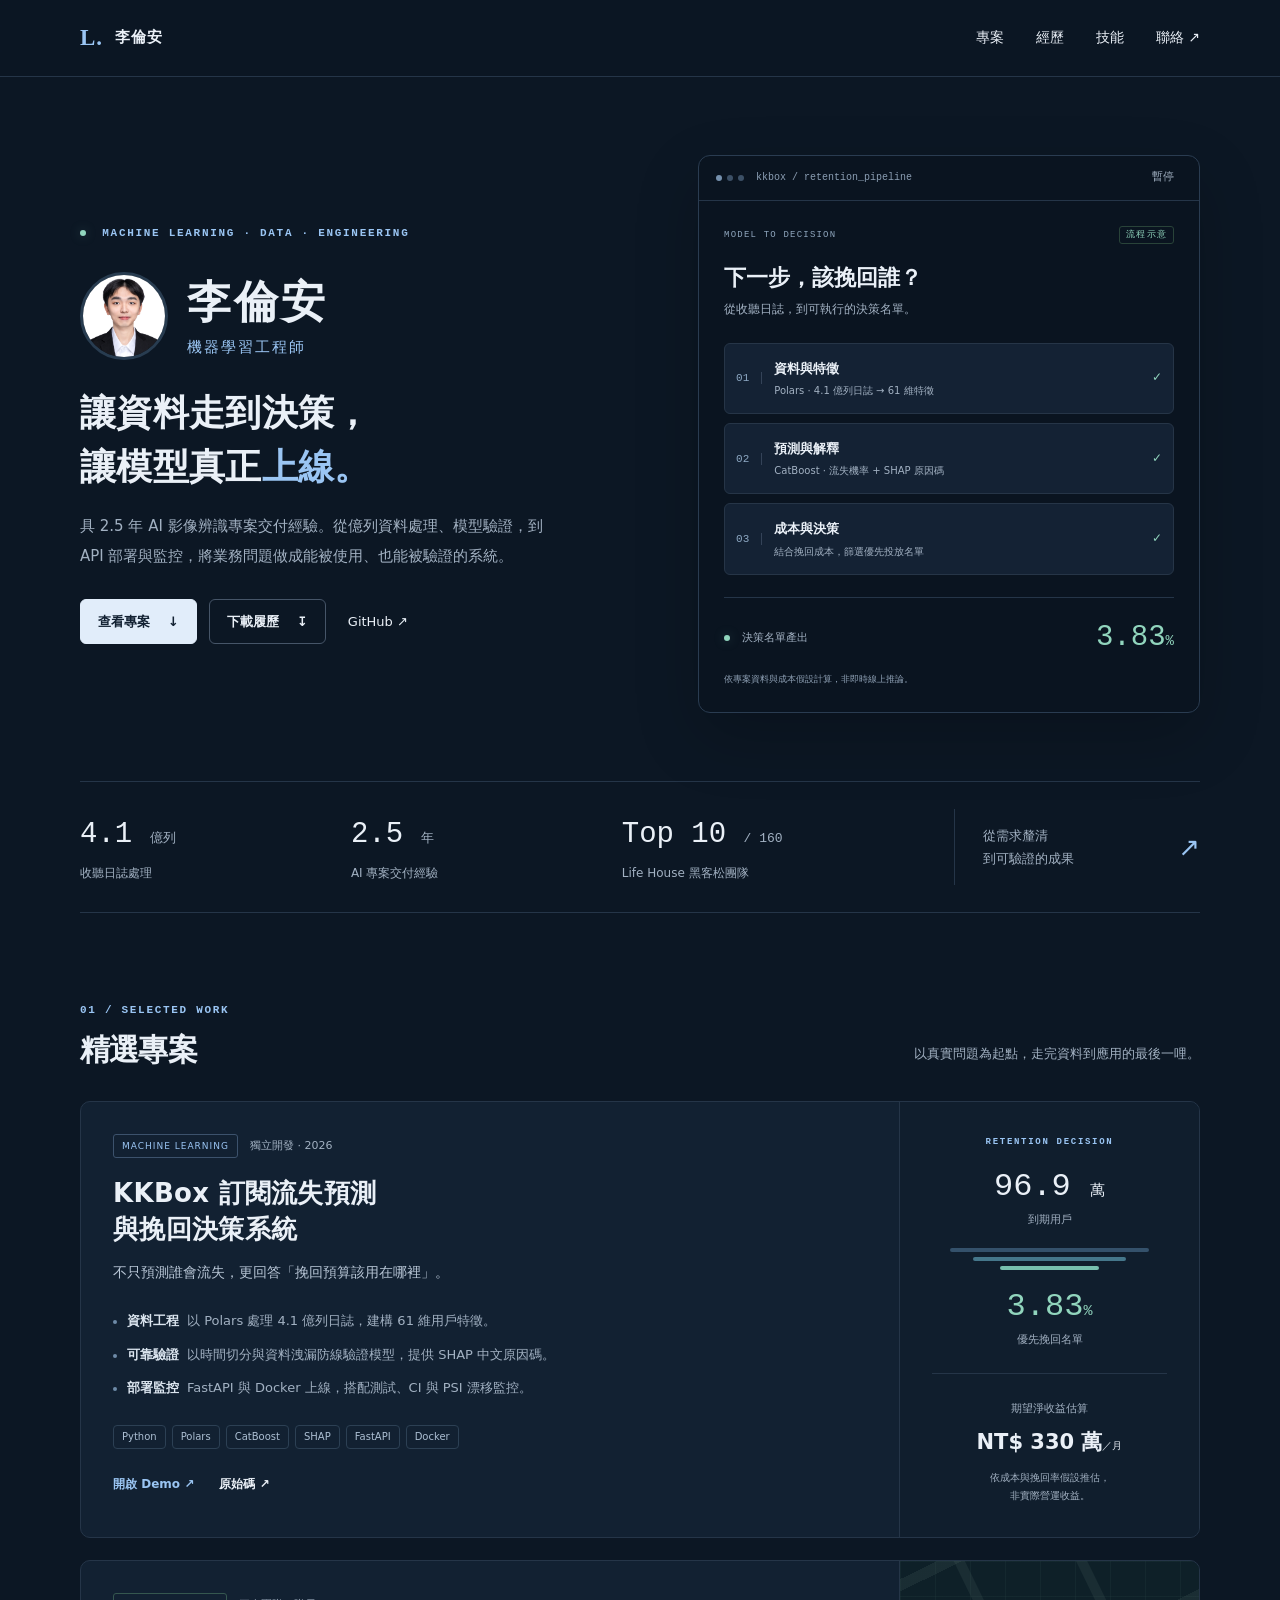
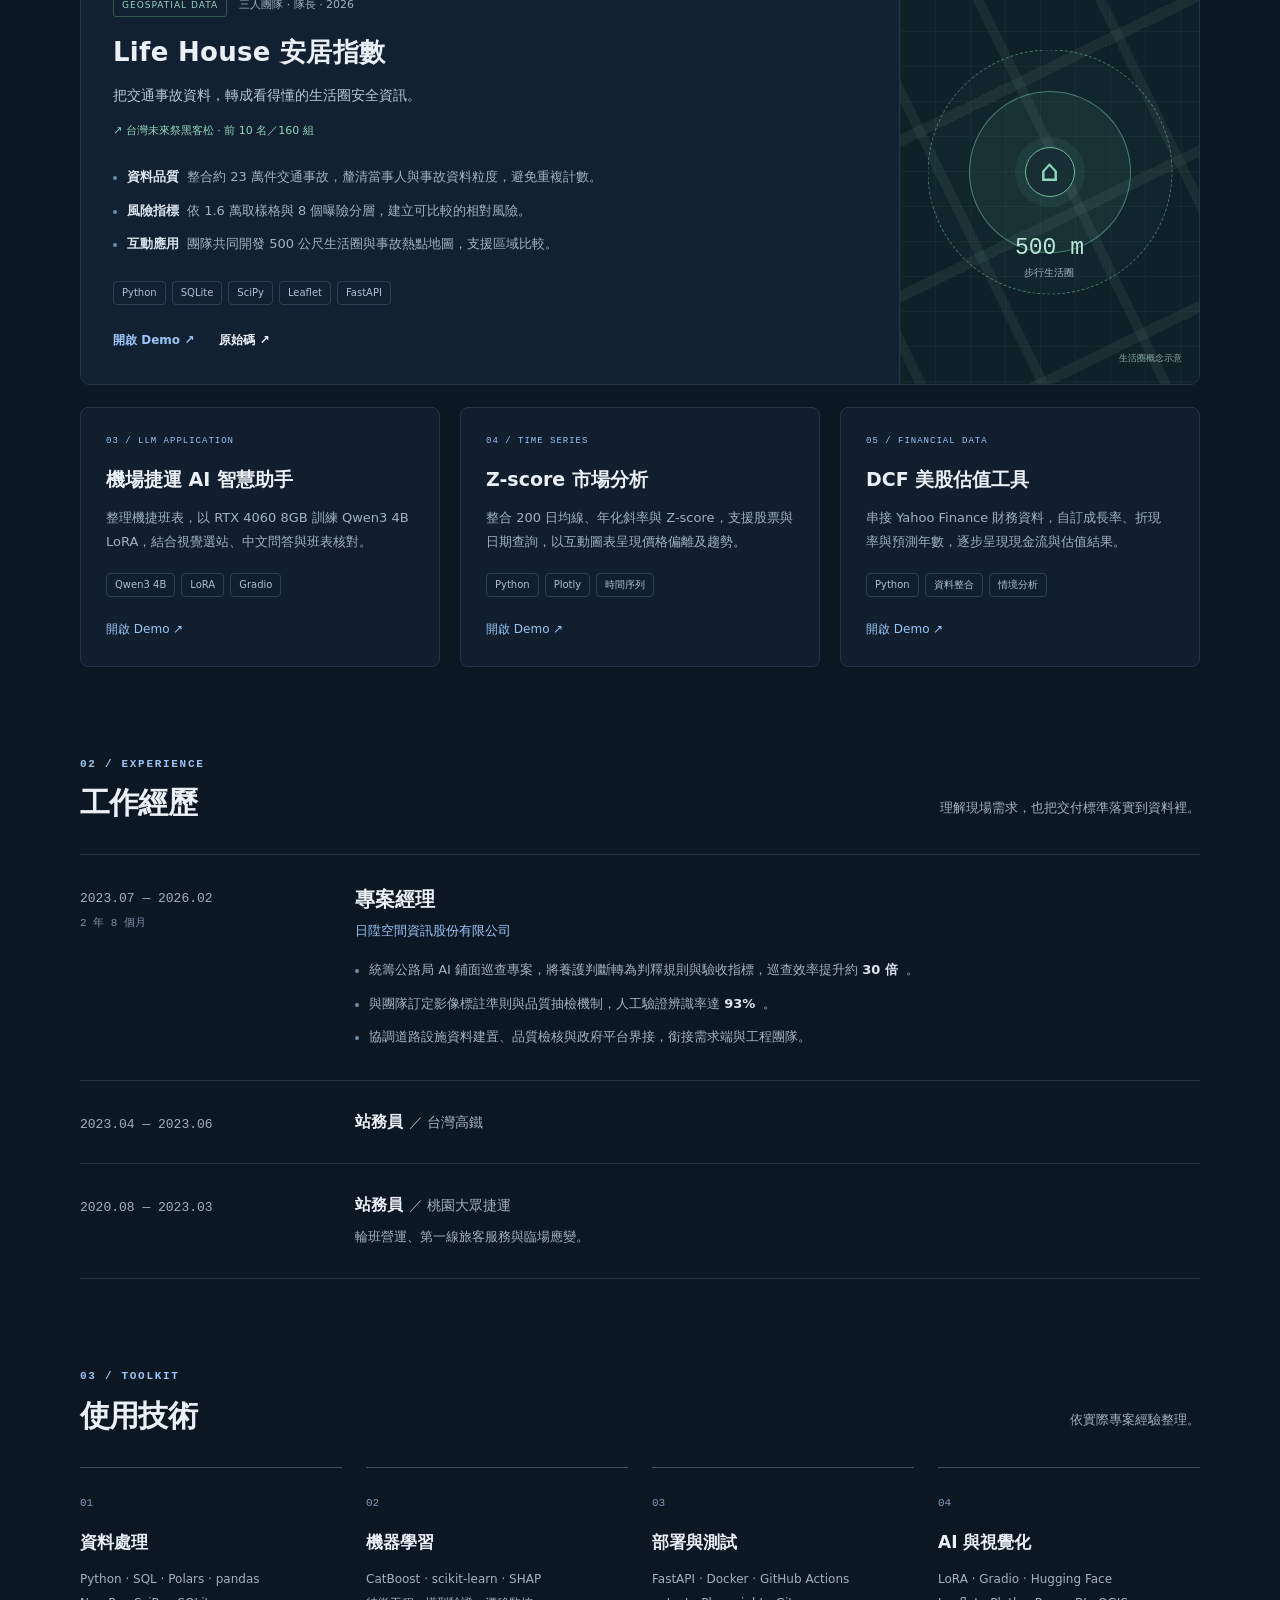
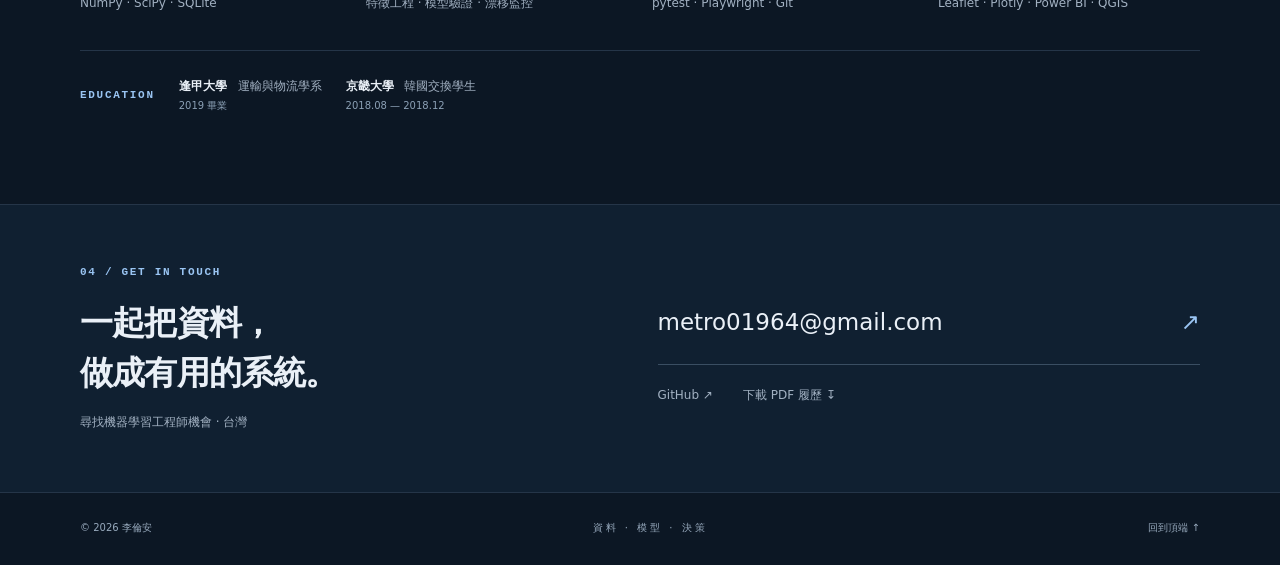
==== index.html @ 6fb82944 "Publish personal machine learning portfolio" ====
<!doctype html>
<html lang="zh-Hant">
<head>
  <meta charset="utf-8">
  <meta name="viewport" content="width=device-width, initial-scale=1">
  <meta name="theme-color" content="#0c1724">
  <meta name="description" content="李倫安的機器學習作品集：從資料品質、模型驗證到部署監控，讓分析成為能被使用的系統。">
  <title>李倫安｜機器學習工程師</title>
  <link rel="icon" href="favicon.svg" type="image/svg+xml">
  <link rel="stylesheet" href="styles.css">
  <script src="script.js" defer></script>
</head>
<body>
  <a class="skip" href="#main">跳到主要內容</a>
  <header class="site-header"><nav class="container" aria-label="主要導覽">
    <a class="brand" href="#top"><span class="brand-mark">L.</span> 李倫安</a>
    <div class="nav-links"><a href="#projects">專案</a><a href="#experience">經歷</a><a href="#skills">技能</a><a href="#contact">聯絡 <span aria-hidden="true">↗</span></a></div>
  </nav></header>
  <main id="main">
    <section class="hero container" id="top" aria-labelledby="intro-title">
      <div class="intro">
        <p class="eyebrow"><span class="status-dot"></span> MACHINE LEARNING · DATA · ENGINEERING</p>
        <div class="identity"><img src="assets/portrait.jpg" width="88" height="88" alt="李倫安個人照"><div><h1 id="intro-title">李倫安</h1><p class="job-title">機器學習工程師</p></div></div>
        <h2 class="hero-line">讓資料走到決策，<br>讓模型真正<span>上線。</span></h2>
        <p class="intro-copy">具 2.5 年 AI 影像辨識專案交付經驗。從億列資料處理、模型驗證，到 API 部署與監控，將業務問題做成能被使用、也能被驗證的系統。</p>
        <div class="actions"><a class="button primary" href="#projects">查看專案 <span aria-hidden="true">↓</span></a><a class="button" href="assets/resume.pdf" download="李倫安_機器學習工程師_履歷.pdf">下載履歷 <span aria-hidden="true">↧</span></a><a class="text-link" href="https://github.com/metro01964" target="_blank" rel="noopener noreferrer">GitHub ↗</a></div>
      </div>
      <div class="pipeline" aria-label="KKBox 流失預測流程示意">
        <div class="window-bar"><div class="window-dots" aria-hidden="true"><i></i><i></i><i></i></div><span>kkbox / retention_pipeline</span><button id="motion-toggle" type="button" aria-pressed="false" aria-label="暫停流程動畫" hidden>暫停</button></div>
        <div class="pipeline-body"><div class="terminal-label"><span>MODEL TO DECISION</span><span class="demo-label">流程示意</span></div>
          <h3>下一步，該挽回誰？</h3><p class="pipeline-caption">從收聽日誌，到可執行的決策名單。</p>
          <ol class="steps"><li style="--step:0"><span class="step-number">01</span><div><strong>資料與特徵</strong><small>Polars · 4.1 億列日誌 → 61 維特徵</small></div><span class="step-check" aria-hidden="true">✓</span></li><li style="--step:1"><span class="step-number">02</span><div><strong>預測與解釋</strong><small>CatBoost · 流失機率 + SHAP 原因碼</small></div><span class="step-check" aria-hidden="true">✓</span></li><li style="--step:2"><span class="step-number">03</span><div><strong>成本與決策</strong><small>結合挽回成本，篩選優先投放名單</small></div><span class="step-check" aria-hidden="true">✓</span></li></ol>
          <div class="pipeline-result"><span><span class="status-dot"></span> 決策名單產出</span><strong>3.83<small>%</small></strong></div><p class="fine-print">依專案資料與成本假設計算，非即時線上推論。</p>
        </div>
      </div>
    </section>
    <div class="container highlights"><div><strong>4.1 <span>億列</span></strong><p>收聽日誌處理</p></div><div><strong>2.5 <span>年</span></strong><p>AI 專案交付經驗</p></div><div><strong>Top 10 <span>/ 160</span></strong><p>Life House 黑客松團隊</p></div><div class="highlight-note">從需求釐清<br>到可驗證的成果 <span aria-hidden="true">↗</span></div></div>
    <section class="container section" id="projects" aria-labelledby="projects-title">
      <div class="section-heading"><div><p class="eyebrow">01 / SELECTED WORK</p><h2 id="projects-title">精選專案</h2></div><p>以真實問題為起點，走完資料到應用的最後一哩。</p></div>
      <article class="project featured"><div class="project-main"><div class="project-meta"><span class="pill">MACHINE LEARNING</span><span>獨立開發 · 2026</span></div><h3>KKBox 訂閱流失預測<br class="desktop-break">與挽回決策系統</h3><p class="project-summary">不只預測誰會流失，更回答「挽回預算該用在哪裡」。</p><ul class="details"><li><strong>資料工程</strong>以 Polars 處理 4.1 億列日誌，建構 61 維用戶特徵。</li><li><strong>可靠驗證</strong>以時間切分與資料洩漏防線驗證模型，提供 SHAP 中文原因碼。</li><li><strong>部署監控</strong>FastAPI 與 Docker 上線，搭配測試、CI 與 PSI 漂移監控。</li></ul><div class="tags"><span>Python</span><span>Polars</span><span>CatBoost</span><span>SHAP</span><span>FastAPI</span><span>Docker</span></div><div class="project-links"><a href="https://lee851104-kkbox-demo.hf.space" target="_blank" rel="noopener noreferrer">開啟 Demo ↗</a><a href="https://github.com/lee851104/demo_kkbox" target="_blank" rel="noopener noreferrer">原始碼 ↗</a></div></div><aside class="project-aside"><p class="eyebrow">RETENTION DECISION</p><div class="stat"><strong>96.9 <small>萬</small></strong><span>到期用戶</span></div><div class="funnel" aria-hidden="true"><i></i><i></i><i></i></div><div class="stat accent"><strong>3.83<small>%</small></strong><span>優先挽回名單</span></div><div class="estimate"><span>期望淨收益估算</span><strong>NT$ 330 萬<span>／月</span></strong><p>依成本與挽回率假設推估，<br>非實際營運收益。</p></div></aside></article>
      <article class="project life-project"><div class="project-main"><div class="project-meta"><span class="pill green">GEOSPATIAL DATA</span><span>三人團隊 · 隊長 · 2026</span></div><h3>Life House 安居指數</h3><p class="project-summary">把交通事故資料，轉成看得懂的生活圈安全資訊。</p><div class="award">↗ 台灣未來祭黑客松 · 前 10 名／160 組</div><ul class="details"><li><strong>資料品質</strong>整合約 23 萬件交通事故，釐清當事人與事故資料粒度，避免重複計數。</li><li><strong>風險指標</strong>依 1.6 萬取樣格與 8 個曝險分層，建立可比較的相對風險。</li><li><strong>互動應用</strong>團隊共同開發 500 公尺生活圈與事故熱點地圖，支援區域比較。</li></ul><div class="tags"><span>Python</span><span>SQLite</span><span>SciPy</span><span>Leaflet</span><span>FastAPI</span></div><div class="project-links"><a href="https://lee851104-life-house.hf.space/" target="_blank" rel="noopener noreferrer">開啟 Demo ↗</a><a href="https://github.com/lee851104/life_house" target="_blank" rel="noopener noreferrer">原始碼 ↗</a></div></div><div class="map-art" role="img" aria-label="500 公尺生活圈概念示意，非實際地圖"><div class="map-roads"></div><div class="radius radius-outer"></div><div class="radius radius-inner"></div><span class="map-pin">⌂</span><span class="map-label">500 m<span>步行生活圈</span></span><span class="map-note">生活圈概念示意</span></div></article>
      <div class="mini-projects"><article class="mini-project"><span class="project-index">03 / LLM APPLICATION</span><h3>機場捷運 AI 智慧助手</h3><p>整理機捷班表，以 RTX 4060 8GB 訓練 Qwen3 4B LoRA，結合視覺選站、中文問答與班表核對。</p><div class="tags"><span>Qwen3 4B</span><span>LoRA</span><span>Gradio</span></div><a href="https://lee851104-tymetro-bot.hf.space/" target="_blank" rel="noopener noreferrer">開啟 Demo ↗</a></article><article class="mini-project"><span class="project-index">04 / TIME SERIES</span><h3>Z-score 市場分析</h3><p>整合 200 日均線、年化斜率與 Z-score，支援股票與日期查詢，以互動圖表呈現價格偏離及趨勢。</p><div class="tags"><span>Python</span><span>Plotly</span><span>時間序列</span></div><a href="https://lee851104-z-score-dashboard.hf.space/" target="_blank" rel="noopener noreferrer">開啟 Demo ↗</a></article><article class="mini-project"><span class="project-index">05 / FINANCIAL DATA</span><h3>DCF 美股估值工具</h3><p>串接 Yahoo Finance 財務資料，自訂成長率、折現率與預測年數，逐步呈現現金流與估值結果。</p><div class="tags"><span>Python</span><span>資料整合</span><span>情境分析</span></div><a href="https://dcf-valuation.onrender.com/" target="_blank" rel="noopener noreferrer">開啟 Demo ↗</a></article></div>
    </section>
    <section class="container section" id="experience" aria-labelledby="experience-title"><div class="section-heading"><div><p class="eyebrow">02 / EXPERIENCE</p><h2 id="experience-title">工作經歷</h2></div><p>理解現場需求，也把交付標準落實到資料裡。</p></div><div class="timeline"><article class="experience-row"><div class="date">2023.07 — 2026.02<span>2 年 8 個月</span></div><div><h3>專案經理</h3><p class="company">日陞空間資訊股份有限公司</p><ul class="details"><li>統籌公路局 AI 鋪面巡查專案，將養護判斷轉為判釋規則與驗收指標，巡查效率提升約 <strong>30 倍</strong>。</li><li>與團隊訂定影像標註準則與品質抽檢機制，人工驗證辨識率達 <strong>93%</strong>。</li><li>協調道路設施資料建置、品質檢核與政府平台界接，銜接需求端與工程團隊。</li></ul></div></article><article class="experience-row compact"><div class="date">2023.04 — 2023.06</div><div><h3>站務員 <span>／ 台灣高鐵</span></h3></div></article><article class="experience-row compact"><div class="date">2020.08 — 2023.03</div><div><h3>站務員 <span>／ 桃園大眾捷運</span></h3><p>輪班營運、第一線旅客服務與臨場應變。</p></div></article></div></section>
    <section class="container section" id="skills" aria-labelledby="skills-title"><div class="section-heading"><div><p class="eyebrow">03 / TOOLKIT</p><h2 id="skills-title">使用技術</h2></div><p>依實際專案經驗整理。</p></div><div class="skills-grid"><article><span>01</span><h3>資料處理</h3><p>Python · SQL · Polars · pandas<br>NumPy · SciPy · SQLite</p></article><article><span>02</span><h3>機器學習</h3><p>CatBoost · scikit-learn · SHAP<br>特徵工程 · 模型驗證 · 漂移監控</p></article><article><span>03</span><h3>部署與測試</h3><p>FastAPI · Docker · GitHub Actions<br>pytest · Playwright · Git</p></article><article><span>04</span><h3>AI 與視覺化</h3><p>LoRA · Gradio · Hugging Face<br>Leaflet · Plotly · Power BI · QGIS</p></article></div><div class="education"><span class="eyebrow">EDUCATION</span><p><strong>逢甲大學</strong> 運輸與物流學系 <span>2019 畢業</span></p><p><strong>京畿大學</strong> 韓國交換學生 <span>2018.08 — 2018.12</span></p></div></section>
    <section class="contact-wrap" id="contact" aria-labelledby="contact-title"><div class="container contact"><div><p class="eyebrow">04 / GET IN TOUCH</p><h2 id="contact-title">一起把資料，<br>做成有用的系統。</h2><p>尋找機器學習工程師機會 · 台灣</p></div><div class="contact-links"><a class="email-link" href="mailto:metro01964@gmail.com">metro01964@gmail.com <span>↗</span></a><div><a href="https://github.com/metro01964" target="_blank" rel="noopener noreferrer">GitHub ↗</a><a href="assets/resume.pdf" download="李倫安_機器學習工程師_履歷.pdf">下載 PDF 履歷 ↧</a></div></div></div></section>
  </main><footer class="container"><span>© <span id="year">2026</span> 李倫安</span><span>資料 · 模型 · 決策</span><a href="#top">回到頂端 ↑</a></footer>
</body></html>
---- styles.css ----
:root{color-scheme:dark;--bg:#0c1724;--panel:#122132;--text:#eaf0f7;--muted:#a2b1c2;--line:#253548;--accent:#9ac5f3;--green:#91d5bd;font-family:Inter,"Noto Sans TC","Microsoft JhengHei",system-ui,sans-serif}*{box-sizing:border-box}html{scroll-behavior:smooth;scroll-padding-top:100px}body{margin:0;background:var(--bg);color:var(--text);font-size:15px;line-height:1.8}a{color:inherit;text-decoration:none}a,button{touch-action:manipulation}a:focus-visible,button:focus-visible{outline:3px solid var(--accent);outline-offset:5px}a:hover{color:var(--accent)}button{font:inherit}h1,h2,h3,p{margin:0}h1,h2,h3{line-height:1.4}h2{font-size:30px;letter-spacing:-.8px}h3{font-size:23px}.container{max-width:1120px;width:calc(100% - 80px);margin-inline:auto}.skip{position:fixed;top:-80px;left:20px;background:var(--text);color:var(--bg);padding:12px;z-index:20}.skip:focus{top:12px}.site-header{position:sticky;top:0;z-index:10;background:#0c1724f2;backdrop-filter:blur(14px);border-bottom:1px solid var(--line)}nav{display:flex;align-items:center;justify-content:space-between;height:76px}.brand{display:flex;align-items:center;gap:12px;font-weight:700;letter-spacing:1px}.brand-mark{font-size:23px;color:var(--accent);font-family:Georgia,serif}.nav-links{display:flex;gap:32px;font-size:14px}.nav-links a{padding-block:10px}.hero{display:grid;grid-template-columns:1.1fr 1fr;gap:66px;align-items:center;padding-top:78px;padding-bottom:68px}.eyebrow{font-family:ui-monospace,Consolas,monospace;font-size:11px;font-weight:600;letter-spacing:1.7px;color:var(--accent)}.status-dot{display:inline-block;width:6px;height:6px;border-radius:50%;background:var(--green);margin-right:8px;box-shadow:0 0 12px #91d5bd45}.identity{display:flex;gap:19px;align-items:center;margin-top:27px}.identity img{object-fit:cover;object-position:50% 30%;border-radius:50%;border:3px solid #283c50}.identity h1{font-size:44px;font-weight:800;letter-spacing:3px}.job-title{font-size:15px;color:var(--accent);margin-top:2px;letter-spacing:2px}.hero-line{font-size:36px;line-height:1.5;font-weight:650;letter-spacing:.3px;margin-top:25px}.hero-line span{color:var(--accent)}.intro-copy{color:var(--muted);margin-top:18px;font-size:15px;line-height:1.95;max-width:470px}.actions{display:flex;align-items:center;gap:12px;flex-wrap:wrap;margin-top:28px}.button{display:inline-flex;align-items:center;justify-content:center;gap:18px;border:1px solid #465568;border-radius:6px;padding:10px 17px;font-size:13px;font-weight:700;transition:background .2s,transform .2s}.button:hover{background:#20354b;transform:translateY(-2px)}.button.primary{background:#e1edfa;color:#122132;border-color:#e1edfa}.button.primary:hover{background:var(--accent)}.text-link{font-size:13px;padding:10px}.pipeline{border:1px solid #2a3c51;border-radius:12px;background:#0a1420;box-shadow:0 24px 65px #0003;overflow:hidden;position:relative}.window-bar{height:45px;display:flex;gap:12px;align-items:center;padding:0 17px;border-bottom:1px solid var(--line);color:#8b9eb3;font-family:ui-monospace,Consolas,monospace;font-size:10px}.window-dots{display:flex;gap:5px}.window-dots i{width:6px;height:6px;border-radius:50%;background:#3c5066}.window-dots i:first-child{background:#7590ad}.window-bar button{margin-left:auto;border:0;background:transparent;color:var(--muted);font-size:11px;cursor:pointer;min-height:38px;padding-inline:8px}.pipeline-body{padding:25px}.terminal-label{display:flex;align-items:center;justify-content:space-between;gap:8px;font-family:ui-monospace,Consolas,monospace;font-size:9px;letter-spacing:1.2px;color:#8fa6bd}.demo-label{color:var(--green);border:1px solid #294339;padding:0 6px;border-radius:3px;white-space:nowrap}.pipeline h3{font-size:22px;margin-top:19px}.pipeline-caption{font-size:12px;color:var(--muted);margin-top:5px}.steps{list-style:none;padding:0;margin:22px 0;display:grid;gap:9px}.steps li{display:flex;align-items:center;gap:12px;padding:13px 11px;border:1px solid #263547;border-radius:6px;background:#142234;animation:step-glow 12s infinite;animation-delay:calc(var(--step)*3s)}.step-number{font:11px ui-monospace,Consolas,monospace;color:#8da8c3;border-right:1px solid #344358;padding-right:12px}.steps strong{display:block;font-size:13px;font-weight:600}.steps small{display:block;font-size:10px;color:var(--muted);margin-top:2px}.step-check{margin-left:auto;color:var(--green);font-size:12px}.pipeline-result{display:flex;align-items:center;justify-content:space-between;border-top:1px solid var(--line);padding-top:14px;font-size:11px;color:var(--muted)}.pipeline-result strong{font-size:29px;font-weight:500;color:var(--green);font-family:ui-monospace,Consolas,monospace}.pipeline-result small{font-size:14px}.fine-print{font-size:9px;color:#8fa1b5;margin-top:7px}.paused .steps li{animation-play-state:paused}@keyframes step-glow{0%,25%{border-color:#6d9ac2;background:#1b3045;box-shadow:inset 3px 0 #9ac5f3}35%,100%{border-color:#263547;background:#142234;box-shadow:inset 0 0 transparent}}.highlights{border-block:1px solid var(--line);display:grid;grid-template-columns:1fr 1fr 1.25fr 1fr;padding-block:27px;gap:25px}.highlights strong{font-family:ui-monospace,Consolas,monospace;font-size:29px;font-weight:500}.highlights strong span{font-size:13px;color:var(--muted)}.highlights p{font-size:12px;color:var(--muted);margin-top:2px}.highlight-note{border-left:1px solid var(--line);padding-left:28px;font-size:13px;color:var(--muted);display:flex;align-items:center;justify-content:space-between}.highlight-note span{font-size:26px;color:var(--accent)}.section{padding-top:88px}.section-heading{display:flex;align-items:flex-end;justify-content:space-between;gap:20px;margin-bottom:30px}.section-heading h2{margin-top:8px}.section-heading>p{font-size:13px;color:var(--muted);margin-bottom:5px}.project{border:1px solid var(--line);background:var(--panel);border-radius:10px;display:grid;grid-template-columns:1fr 300px;overflow:hidden;margin-bottom:22px}.project-main{padding:32px}.project-meta{display:flex;flex-wrap:wrap;align-items:center;gap:12px;font-size:11px;color:var(--muted);margin-bottom:17px}.pill{color:var(--accent);font-size:9px;letter-spacing:1px;padding:3px 8px;border:1px solid #3c526c;border-radius:3px}.pill.green{color:var(--green);border-color:#35574f}.project h3{font-size:26px;letter-spacing:.3px}.project-summary{color:#b8c6d6;font-size:14px;margin-top:12px}.details{list-style:none;padding:0;margin:24px 0;color:var(--muted);font-size:13px}.details li{position:relative;padding-left:14px;margin-top:9px;line-height:1.9}.details li:before{content:"";width:4px;height:4px;background:#6e8ba8;position:absolute;left:0;top:11px;border-radius:50%}.details strong{color:#dbe5ef;font-weight:600;margin-right:8px}.tags{display:flex;gap:6px;flex-wrap:wrap}.tags span{color:#acbfd3;border:1px solid #2c4054;border-radius:4px;font-size:10px;padding:2px 8px}.project-links{display:flex;gap:25px;margin-top:25px;font-size:12px;font-weight:600}.project-links a:first-child{color:var(--accent)}.project-aside{border-left:1px solid var(--line);background:#101e2d;padding:32px;text-align:center;display:flex;flex-direction:column;justify-content:center}.project-aside .eyebrow{font-size:9px}.stat{display:flex;flex-direction:column;margin-top:18px}.stat strong{font:32px ui-monospace,Consolas,monospace}.stat small{font-size:15px}.stat>span{font-size:11px;color:var(--muted);margin-top:5px}.stat.accent strong{color:var(--green)}.funnel{display:grid;justify-items:center;gap:5px;margin-top:18px}.funnel i{height:4px;border-radius:3px;background:#34516b;width:85%}.funnel i:nth-child(2){width:65%;background:#45778b}.funnel i:last-child{width:42%;background:#77bfae}.estimate{border-top:1px solid var(--line);margin-top:24px;padding-top:20px}.estimate>span{font-size:11px;color:var(--muted)}.estimate strong{display:block;font-size:21px;margin-top:3px}.estimate strong span{font-size:10px;font-weight:400}.estimate p{font-size:10px;color:var(--muted);margin-top:7px}.award{font-size:11px;color:var(--green);margin-top:13px}.map-art{min-height:320px;position:relative;overflow:hidden;background-color:#0e2028;background-image:linear-gradient(#304b4e30 1px,transparent 1px),linear-gradient(90deg,#304b4e30 1px,transparent 1px);background-size:35px 35px;border-left:1px solid var(--line)}.map-roads{position:absolute;inset:-50%;transform:rotate(-26deg);background:repeating-linear-gradient(90deg,transparent 0 85px,#48605e35 85px 95px,transparent 95px 110px),repeating-linear-gradient(0deg,transparent 0 90px,#48605e35 90px 101px,transparent 101px 140px)}.radius{position:absolute;top:50%;left:50%;transform:translate(-50%,-50%);border-radius:50%;border:1px solid #87d3b777;background:#87d3b708}.radius-outer{width:245px;height:245px;border-style:dashed}.radius-inner{width:162px;height:162px;background:#87d3b710}.map-pin{position:absolute;top:50%;left:50%;transform:translate(-50%,-50%);font-size:30px;color:var(--green);background:#172f34;width:50px;height:50px;border:1px solid #70b99c;border-radius:50%;text-align:center;line-height:46px;box-shadow:0 0 0 10px #91d5bd12}.map-label{position:absolute;top:calc(50% + 63px);left:50%;transform:translateX(-50%);font:23px ui-monospace,monospace;color:#bce4d6;text-align:center;white-space:nowrap}.map-label span{display:block;font-size:10px;margin-top:5px;color:var(--muted)}.map-note{position:absolute;bottom:17px;right:17px;color:#8aaca5;font-size:9px}.mini-projects{display:grid;grid-template-columns:repeat(3,1fr);gap:20px}.mini-project{border:1px solid var(--line);border-radius:8px;padding:25px;background:#101e2d;display:flex;flex-direction:column}.project-index{color:var(--accent);font-family:ui-monospace,monospace;font-size:9px;letter-spacing:1px}.mini-project h3{font-size:19px;margin-top:17px}.mini-project p{font-size:13px;color:var(--muted);margin-top:14px;margin-bottom:20px}.mini-project .tags{margin-top:auto}.mini-project>a{font-size:12px;margin-top:22px;color:var(--accent);align-self:flex-start}.timeline{border-top:1px solid var(--line)}.experience-row{display:grid;grid-template-columns:240px 1fr;gap:35px;padding:30px 0;border-bottom:1px solid var(--line)}.date{font:13px ui-monospace,Consolas,monospace;color:var(--muted);padding-top:6px}.date span{display:block;font-family:inherit;font-size:11px;color:#8193a9;margin-top:9px}.experience-row h3{font-size:20px}.company{color:var(--accent);font-size:13px;margin-top:6px}.experience-row .details{margin:15px 0 0}.compact h3{font-size:16px}.compact h3 span{font-size:14px;font-weight:400;color:var(--muted)}.compact p{font-size:13px;margin-top:8px;color:var(--muted)}.skills-grid{display:grid;grid-template-columns:repeat(4,1fr);gap:24px}.skills-grid article{border-top:1px solid #3c5066;padding-top:20px}.skills-grid article>span{font:11px ui-monospace,monospace;color:#7e98b3}.skills-grid h3{font-size:17px;margin-top:16px}.skills-grid p{font-size:12px;color:var(--muted);line-height:2;margin-top:12px}.education{margin-top:35px;padding:25px 0;border-top:1px solid var(--line);display:flex;gap:24px;align-items:center;flex-wrap:wrap}.education p{font-size:12px;color:var(--muted)}.education strong{color:var(--text);margin-right:7px}.education p span{display:block;font-size:10px;color:#8ba0b5}.contact-wrap{margin-top:64px;border-block:1px solid var(--line);background:#102031}.contact{display:grid;grid-template-columns:1fr 1fr;gap:35px;align-items:center;padding-block:58px}.contact h2{font-size:33px;margin-top:15px;line-height:1.5}.contact p:not(.eyebrow){color:var(--muted);font-size:12px;margin-top:15px}.contact-links .email-link{display:flex;gap:20px;align-items:center;justify-content:space-between;padding:12px 0 20px;border-bottom:1px solid #3a4e62;font-size:clamp(14px,2vw,23px)}.email-link span{color:var(--accent)}.contact-links>div{display:flex;gap:30px;font-size:12px;color:var(--muted);margin-top:20px}footer{display:flex;align-items:center;justify-content:space-between;padding-block:26px;font-size:10px;color:#97a9bc}footer>span:nth-child(2){letter-spacing:3px}@media(min-width:1400px){.hero{padding-top:95px;padding-bottom:80px}}@media(max-width:1000px){.hero{gap:30px}.container{width:calc(100% - 48px)}.hero-line{font-size:30px}.project{grid-template-columns:1fr 250px}.project-main{padding:25px}.mini-project{padding:20px}.skills-grid{grid-template-columns:repeat(2,1fr)}.window-bar{gap:8px}.window-bar>span{font-size:9px}.pipeline-body{padding:20px}}@media(max-width:740px){html{scroll-padding-top:85px}.container{width:calc(100% - 40px)}nav{height:66px}.nav-links{gap:18px;font-size:12px}.brand{gap:7px;font-size:13px}.brand-mark{font-size:20px}.hero{grid-template-columns:1fr;padding-top:40px;padding-bottom:40px;gap:34px}.hero>.intro>.eyebrow{font-size:9px;letter-spacing:1px}.identity h1{font-size:39px}.hero-line{font-size:32px;margin-top:23px}.intro-copy{max-width:none}.pipeline{width:100%}.pipeline-body{padding:23px}.highlights{grid-template-columns:1fr 1fr;gap:24px}.highlights strong{font-size:25px}.highlight-note{padding-left:20px}.section{padding-top:58px}.section-heading{display:block;margin-bottom:22px}.section-heading>p{margin-top:12px;font-size:12px}.section-heading h2{font-size:27px}.project{grid-template-columns:1fr}.project h3{font-size:23px}.project-main{padding:24px}.desktop-break{display:none}.project-aside{border-left:0;border-top:1px solid var(--line);padding:23px;display:grid;grid-template-columns:1fr 1fr;gap:16px;align-items:center}.project-aside>.eyebrow{grid-column:1/-1}.project-aside .stat{margin:0}.project-aside .funnel{display:none}.project-aside .estimate{grid-column:1/-1;margin-top:0;padding-top:14px}.estimate p br{display:none}.map-art{min-height:260px;border-left:0;border-top:1px solid var(--line)}.radius-outer{width:215px;height:215px}.mini-projects{grid-template-columns:1fr}.mini-project{padding:24px}.mini-project p{margin-bottom:17px}.experience-row{grid-template-columns:1fr;gap:14px;padding-block:25px}.date{font-size:12px}.date span{display:none}.skills-grid{gap:27px 15px}.skills-grid p{font-size:11px}.education{display:grid;gap:17px}.contact{grid-template-columns:1fr;padding-block:40px;gap:25px}.contact h2{font-size:29px}.contact-links .email-link{font-size:20px}.contact-wrap{margin-top:35px}footer>span:nth-child(2){display:none}}@media(prefers-reduced-motion:reduce){html{scroll-behavior:auto}*,*:before,*:after{animation:none!important;transition:none!important}}
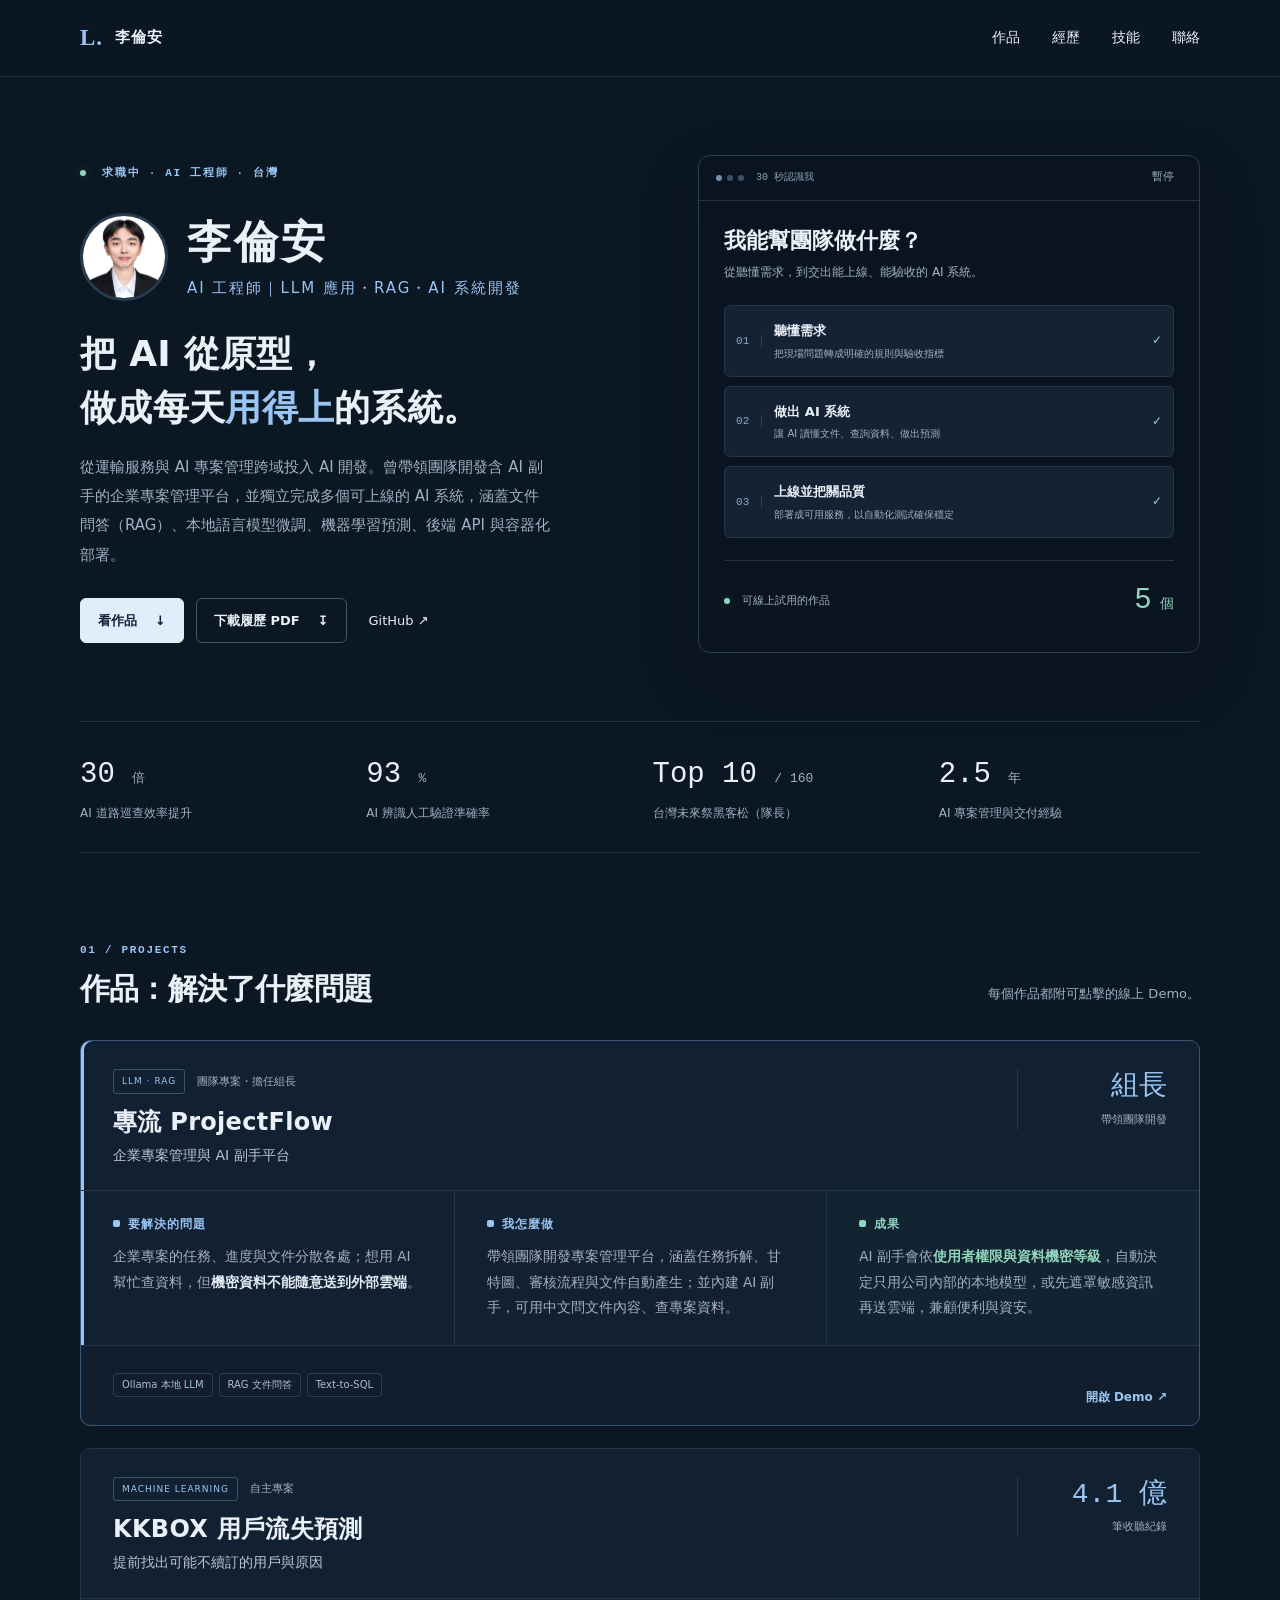
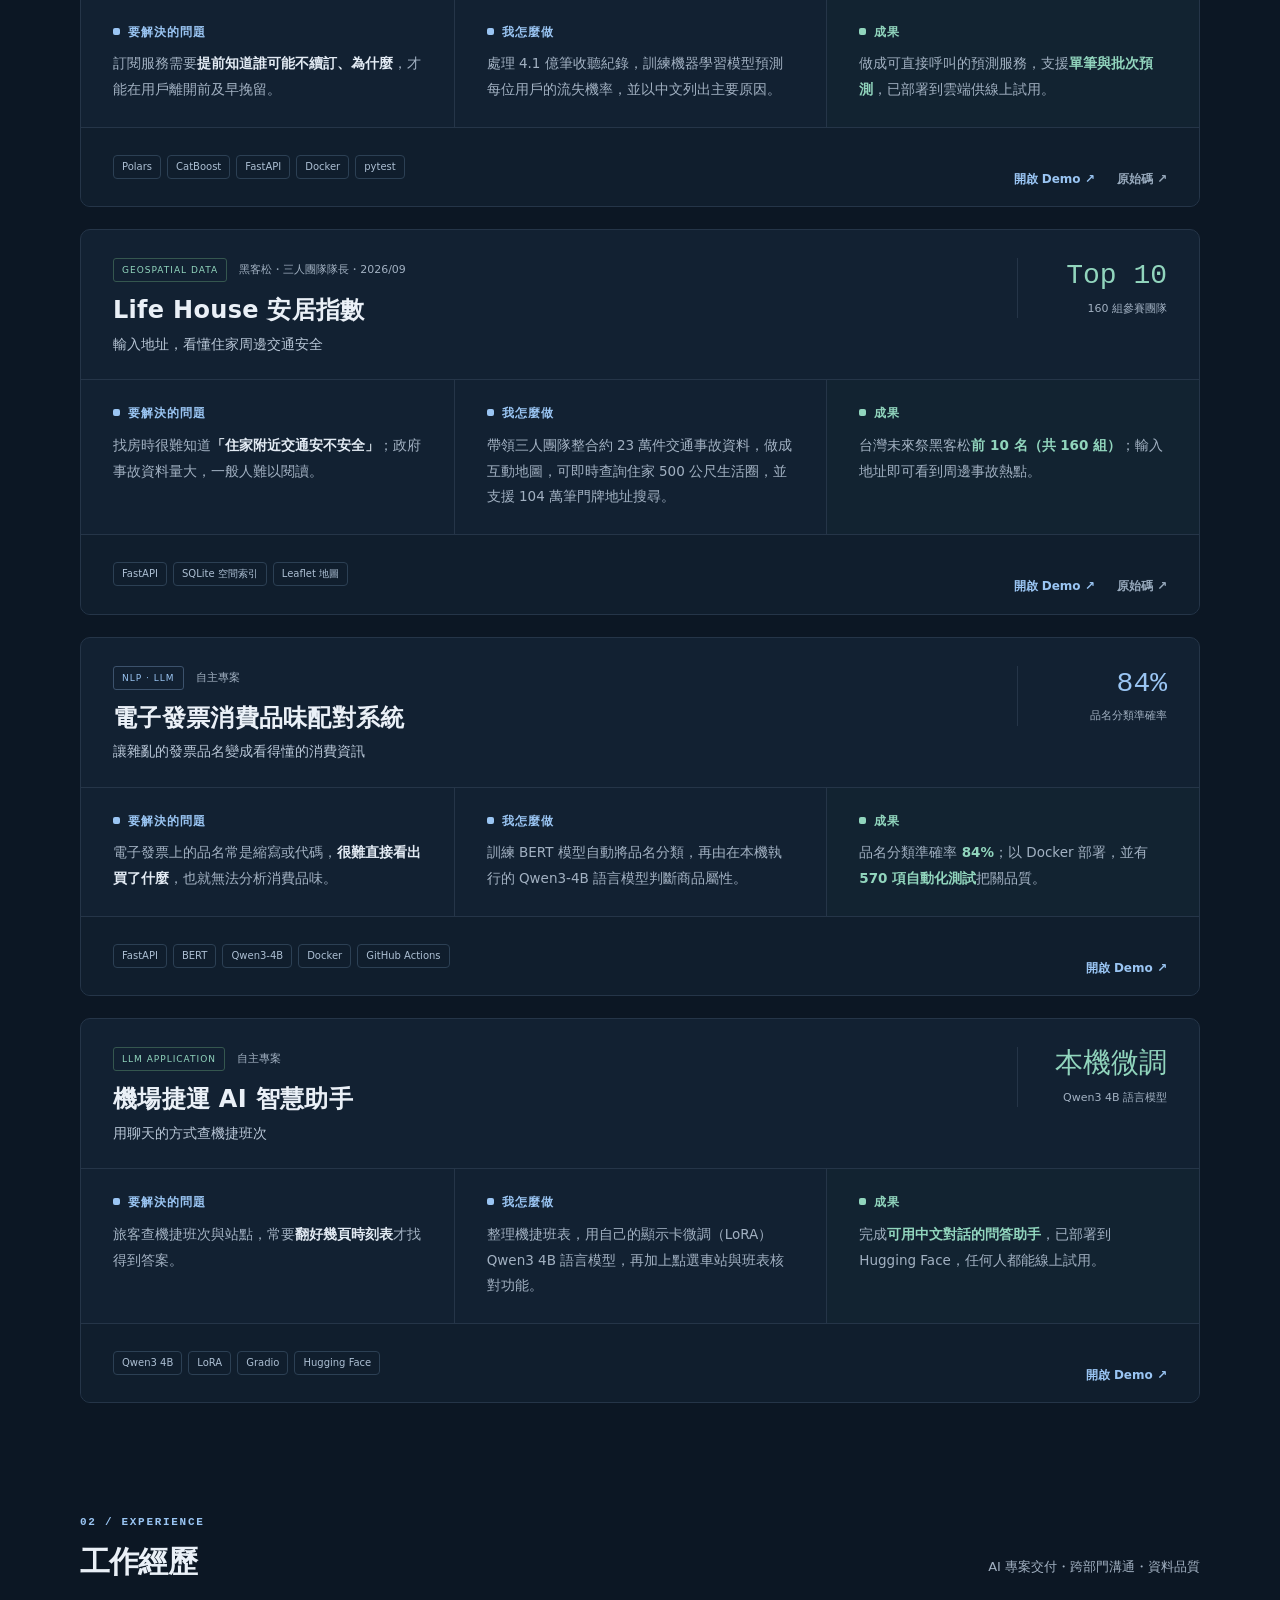
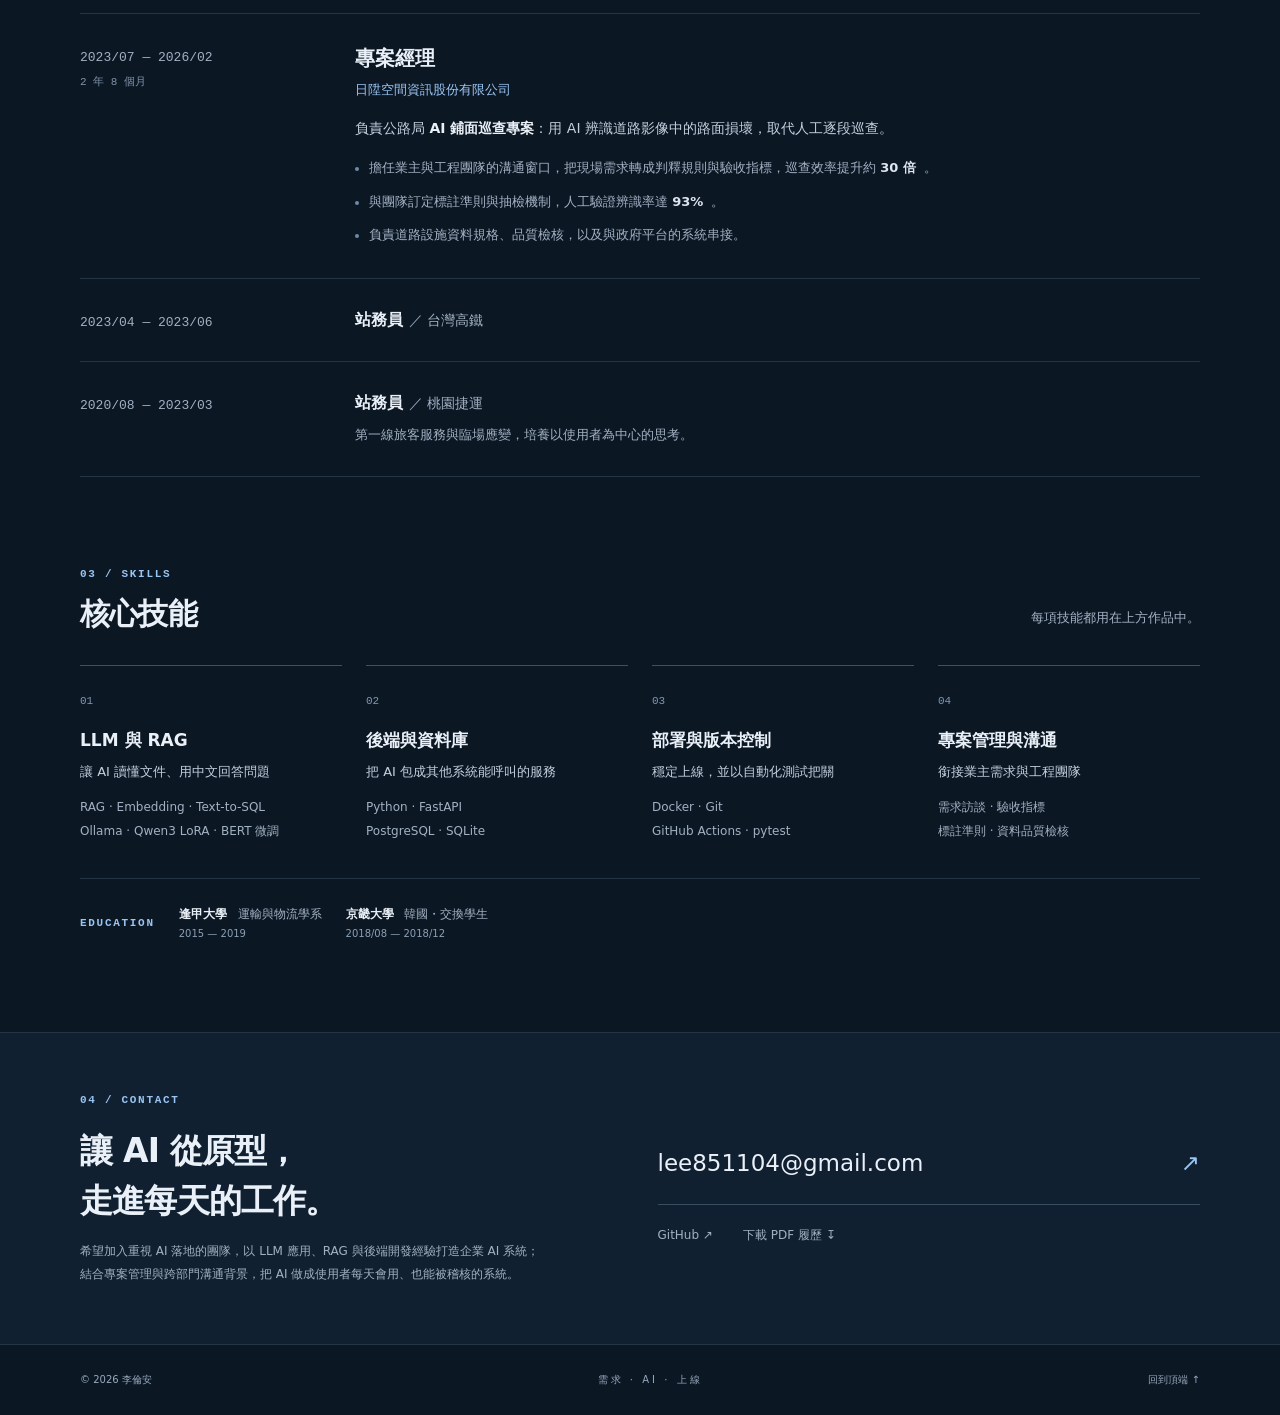
==== commit 8e56e05e: "Rewrite site around AI engineer resume Reframe each project as problem / approach / result in plain " ====
--- a/index.html
+++ b/index.html
@@ -4,8 +4,8 @@
   <meta charset="utf-8">
   <meta name="viewport" content="width=device-width, initial-scale=1">
   <meta name="theme-color" content="#0c1724">
-  <meta name="description" content="李倫安的機器學習作品集：從資料品質、模型驗證到部署監控，讓分析成為能被使用的系統。">
-  <title>李倫安｜機器學習工程師</title>
+  <meta name="description" content="李倫安｜AI 工程師。專長 LLM 應用、RAG 文件問答與 AI 系統開發，把 AI 從原型做成每天會用、也能被稽核的系統。">
+  <title>李倫安｜AI 工程師</title>
   <link rel="icon" href="favicon.svg" type="image/svg+xml">
   <link rel="stylesheet" href="styles.css">
   <script src="script.js" defer></script>
@@ -14,35 +14,146 @@
   <a class="skip" href="#main">跳到主要內容</a>
   <header class="site-header"><nav class="container" aria-label="主要導覽">
     <a class="brand" href="#top"><span class="brand-mark">L.</span> 李倫安</a>
-    <div class="nav-links"><a href="#projects">專案</a><a href="#experience">經歷</a><a href="#skills">技能</a><a href="#contact">聯絡 <span aria-hidden="true">↗</span></a></div>
+    <div class="nav-links"><a href="#projects">作品</a><a href="#experience">經歷</a><a href="#skills">技能</a><a href="#contact">聯絡</a></div>
   </nav></header>
+
   <main id="main">
+    <!-- 開場 -->
     <section class="hero container" id="top" aria-labelledby="intro-title">
       <div class="intro">
-        <p class="eyebrow"><span class="status-dot"></span> MACHINE LEARNING · DATA · ENGINEERING</p>
-        <div class="identity"><img src="assets/portrait.jpg" width="88" height="88" alt="李倫安個人照"><div><h1 id="intro-title">李倫安</h1><p class="job-title">機器學習工程師</p></div></div>
-        <h2 class="hero-line">讓資料走到決策，<br>讓模型真正<span>上線。</span></h2>
-        <p class="intro-copy">具 2.5 年 AI 影像辨識專案交付經驗。從億列資料處理、模型驗證，到 API 部署與監控，將業務問題做成能被使用、也能被驗證的系統。</p>
-        <div class="actions"><a class="button primary" href="#projects">查看專案 <span aria-hidden="true">↓</span></a><a class="button" href="assets/resume.pdf" download="李倫安_機器學習工程師_履歷.pdf">下載履歷 <span aria-hidden="true">↧</span></a><a class="text-link" href="https://github.com/metro01964" target="_blank" rel="noopener noreferrer">GitHub ↗</a></div>
+        <p class="eyebrow"><span class="status-dot"></span> 求職中 · AI 工程師 · 台灣</p>
+        <div class="identity"><img src="assets/portrait.jpg" width="88" height="88" alt="李倫安個人照"><div><h1 id="intro-title">李倫安</h1><p class="job-title">AI 工程師｜LLM 應用・RAG・AI 系統開發</p></div></div>
+        <h2 class="hero-line">把 AI 從原型，<br>做成每天<span>用得上</span>的系統。</h2>
+        <p class="intro-copy">從運輸服務與 AI 專案管理跨域投入 AI 開發。曾帶領團隊開發含 AI 副手的企業專案管理平台，並獨立完成多個可上線的 AI 系統，涵蓋文件問答（RAG）、本地語言模型微調、機器學習預測、後端 API 與容器化部署。</p>
+        <div class="actions"><a class="button primary" href="#projects">看作品 <span aria-hidden="true">↓</span></a><a class="button" href="assets/resume.pdf" download="李倫安_AI工程師_履歷.pdf">下載履歷 PDF <span aria-hidden="true">↧</span></a><a class="text-link" href="https://github.com/metro01964" target="_blank" rel="noopener noreferrer">GitHub ↗</a></div>
       </div>
-      <div class="pipeline" aria-label="KKBox 流失預測流程示意">
-        <div class="window-bar"><div class="window-dots" aria-hidden="true"><i></i><i></i><i></i></div><span>kkbox / retention_pipeline</span><button id="motion-toggle" type="button" aria-pressed="false" aria-label="暫停流程動畫" hidden>暫停</button></div>
-        <div class="pipeline-body"><div class="terminal-label"><span>MODEL TO DECISION</span><span class="demo-label">流程示意</span></div>
-          <h3>下一步，該挽回誰？</h3><p class="pipeline-caption">從收聽日誌，到可執行的決策名單。</p>
-          <ol class="steps"><li style="--step:0"><span class="step-number">01</span><div><strong>資料與特徵</strong><small>Polars · 4.1 億列日誌 → 61 維特徵</small></div><span class="step-check" aria-hidden="true">✓</span></li><li style="--step:1"><span class="step-number">02</span><div><strong>預測與解釋</strong><small>CatBoost · 流失機率 + SHAP 原因碼</small></div><span class="step-check" aria-hidden="true">✓</span></li><li style="--step:2"><span class="step-number">03</span><div><strong>成本與決策</strong><small>結合挽回成本，篩選優先投放名單</small></div><span class="step-check" aria-hidden="true">✓</span></li></ol>
-          <div class="pipeline-result"><span><span class="status-dot"></span> 決策名單產出</span><strong>3.83<small>%</small></strong></div><p class="fine-print">依專案資料與成本假設計算，非即時線上推論。</p>
+
+      <div class="pipeline" aria-label="30 秒認識我">
+        <div class="window-bar"><div class="window-dots" aria-hidden="true"><i></i><i></i><i></i></div><span>30 秒認識我</span><button id="motion-toggle" type="button" aria-pressed="false" aria-label="暫停動畫" hidden>暫停</button></div>
+        <div class="pipeline-body">
+          <h3>我能幫團隊做什麼？</h3>
+          <p class="pipeline-caption">從聽懂需求，到交出能上線、能驗收的 AI 系統。</p>
+          <ol class="steps">
+            <li style="--step:0"><span class="step-number">01</span><div><strong>聽懂需求</strong><small>把現場問題轉成明確的規則與驗收指標</small></div><span class="step-check" aria-hidden="true">✓</span></li>
+            <li style="--step:1"><span class="step-number">02</span><div><strong>做出 AI 系統</strong><small>讓 AI 讀懂文件、查詢資料、做出預測</small></div><span class="step-check" aria-hidden="true">✓</span></li>
+            <li style="--step:2"><span class="step-number">03</span><div><strong>上線並把關品質</strong><small>部署成可用服務，以自動化測試確保穩定</small></div><span class="step-check" aria-hidden="true">✓</span></li>
+          </ol>
+          <div class="pipeline-result"><span><span class="status-dot"></span> 可線上試用的作品</span><strong>5<small> 個</small></strong></div>
         </div>
       </div>
     </section>
-    <div class="container highlights"><div><strong>4.1 <span>億列</span></strong><p>收聽日誌處理</p></div><div><strong>2.5 <span>年</span></strong><p>AI 專案交付經驗</p></div><div><strong>Top 10 <span>/ 160</span></strong><p>Life House 黑客松團隊</p></div><div class="highlight-note">從需求釐清<br>到可驗證的成果 <span aria-hidden="true">↗</span></div></div>
+
+    <!-- 數字亮點 -->
+    <div class="container highlights">
+      <div><strong>30 <span>倍</span></strong><p>AI 道路巡查效率提升</p></div>
+      <div><strong>93 <span>%</span></strong><p>AI 辨識人工驗證準確率</p></div>
+      <div><strong>Top 10 <span>/ 160</span></strong><p>台灣未來祭黑客松（隊長）</p></div>
+      <div><strong>2.5 <span>年</span></strong><p>AI 專案管理與交付經驗</p></div>
+    </div>
+
+    <!-- 作品 -->
     <section class="container section" id="projects" aria-labelledby="projects-title">
-      <div class="section-heading"><div><p class="eyebrow">01 / SELECTED WORK</p><h2 id="projects-title">精選專案</h2></div><p>以真實問題為起點，走完資料到應用的最後一哩。</p></div>
-      <article class="project featured"><div class="project-main"><div class="project-meta"><span class="pill">MACHINE LEARNING</span><span>獨立開發 · 2026</span></div><h3>KKBox 訂閱流失預測<br class="desktop-break">與挽回決策系統</h3><p class="project-summary">不只預測誰會流失，更回答「挽回預算該用在哪裡」。</p><ul class="details"><li><strong>資料工程</strong>以 Polars 處理 4.1 億列日誌，建構 61 維用戶特徵。</li><li><strong>可靠驗證</strong>以時間切分與資料洩漏防線驗證模型，提供 SHAP 中文原因碼。</li><li><strong>部署監控</strong>FastAPI 與 Docker 上線，搭配測試、CI 與 PSI 漂移監控。</li></ul><div class="tags"><span>Python</span><span>Polars</span><span>CatBoost</span><span>SHAP</span><span>FastAPI</span><span>Docker</span></div><div class="project-links"><a href="https://lee851104-kkbox-demo.hf.space" target="_blank" rel="noopener noreferrer">開啟 Demo ↗</a><a href="https://github.com/lee851104/demo_kkbox" target="_blank" rel="noopener noreferrer">原始碼 ↗</a></div></div><aside class="project-aside"><p class="eyebrow">RETENTION DECISION</p><div class="stat"><strong>96.9 <small>萬</small></strong><span>到期用戶</span></div><div class="funnel" aria-hidden="true"><i></i><i></i><i></i></div><div class="stat accent"><strong>3.83<small>%</small></strong><span>優先挽回名單</span></div><div class="estimate"><span>期望淨收益估算</span><strong>NT$ 330 萬<span>／月</span></strong><p>依成本與挽回率假設推估，<br>非實際營運收益。</p></div></aside></article>
-      <article class="project life-project"><div class="project-main"><div class="project-meta"><span class="pill green">GEOSPATIAL DATA</span><span>三人團隊 · 隊長 · 2026</span></div><h3>Life House 安居指數</h3><p class="project-summary">把交通事故資料，轉成看得懂的生活圈安全資訊。</p><div class="award">↗ 台灣未來祭黑客松 · 前 10 名／160 組</div><ul class="details"><li><strong>資料品質</strong>整合約 23 萬件交通事故，釐清當事人與事故資料粒度，避免重複計數。</li><li><strong>風險指標</strong>依 1.6 萬取樣格與 8 個曝險分層，建立可比較的相對風險。</li><li><strong>互動應用</strong>團隊共同開發 500 公尺生活圈與事故熱點地圖，支援區域比較。</li></ul><div class="tags"><span>Python</span><span>SQLite</span><span>SciPy</span><span>Leaflet</span><span>FastAPI</span></div><div class="project-links"><a href="https://lee851104-life-house.hf.space/" target="_blank" rel="noopener noreferrer">開啟 Demo ↗</a><a href="https://github.com/lee851104/life_house" target="_blank" rel="noopener noreferrer">原始碼 ↗</a></div></div><div class="map-art" role="img" aria-label="500 公尺生活圈概念示意，非實際地圖"><div class="map-roads"></div><div class="radius radius-outer"></div><div class="radius radius-inner"></div><span class="map-pin">⌂</span><span class="map-label">500 m<span>步行生活圈</span></span><span class="map-note">生活圈概念示意</span></div></article>
-      <div class="mini-projects"><article class="mini-project"><span class="project-index">03 / LLM APPLICATION</span><h3>機場捷運 AI 智慧助手</h3><p>整理機捷班表，以 RTX 4060 8GB 訓練 Qwen3 4B LoRA，結合視覺選站、中文問答與班表核對。</p><div class="tags"><span>Qwen3 4B</span><span>LoRA</span><span>Gradio</span></div><a href="https://lee851104-tymetro-bot.hf.space/" target="_blank" rel="noopener noreferrer">開啟 Demo ↗</a></article><article class="mini-project"><span class="project-index">04 / TIME SERIES</span><h3>Z-score 市場分析</h3><p>整合 200 日均線、年化斜率與 Z-score，支援股票與日期查詢，以互動圖表呈現價格偏離及趨勢。</p><div class="tags"><span>Python</span><span>Plotly</span><span>時間序列</span></div><a href="https://lee851104-z-score-dashboard.hf.space/" target="_blank" rel="noopener noreferrer">開啟 Demo ↗</a></article><article class="mini-project"><span class="project-index">05 / FINANCIAL DATA</span><h3>DCF 美股估值工具</h3><p>串接 Yahoo Finance 財務資料，自訂成長率、折現率與預測年數，逐步呈現現金流與估值結果。</p><div class="tags"><span>Python</span><span>資料整合</span><span>情境分析</span></div><a href="https://dcf-valuation.onrender.com/" target="_blank" rel="noopener noreferrer">開啟 Demo ↗</a></article></div>
+      <div class="section-heading"><div><p class="eyebrow">01 / PROJECTS</p><h2 id="projects-title">作品：解決了什麼問題</h2></div><p>每個作品都附可點擊的線上 Demo。</p></div>
+
+      <article class="case featured">
+        <header class="case-head">
+          <div><div class="case-meta"><span class="pill">LLM · RAG</span><span>團隊專案・擔任組長</span></div><h3>專流 ProjectFlow</h3><p class="case-sub">企業專案管理與 AI 副手平台</p></div>
+          <div class="case-badge"><strong>組長</strong><span>帶領團隊開發</span></div>
+        </header>
+        <div class="case-body">
+          <div class="case-col"><span class="case-label">要解決的問題</span><p>企業專案的任務、進度與文件分散各處；想用 AI 幫忙查資料，但<strong>機密資料不能隨意送到外部雲端</strong>。</p></div>
+          <div class="case-col"><span class="case-label">我怎麼做</span><p>帶領團隊開發專案管理平台，涵蓋任務拆解、甘特圖、審核流程與文件自動產生；並內建 AI 副手，可用中文問文件內容、查專案資料。</p></div>
+          <div class="case-col result"><span class="case-label">成果</span><p>AI 副手會依<strong>使用者權限與資料機密等級</strong>，自動決定只用公司內部的本地模型，或先遮罩敏感資訊再送雲端，兼顧便利與資安。</p></div>
+        </div>
+        <footer class="case-foot"><div class="tags"><span>Ollama 本地 LLM</span><span>RAG 文件問答</span><span>Text-to-SQL</span></div><div class="project-links"><a href="https://node.tailc6151c.ts.net:10000/" target="_blank" rel="noopener noreferrer">開啟 Demo ↗</a></div></footer>
+      </article>
+
+      <article class="case">
+        <header class="case-head">
+          <div><div class="case-meta"><span class="pill">MACHINE LEARNING</span><span>自主專案</span></div><h3>KKBOX 用戶流失預測</h3><p class="case-sub">提前找出可能不續訂的用戶與原因</p></div>
+          <div class="case-badge"><strong>4.1 億</strong><span>筆收聽紀錄</span></div>
+        </header>
+        <div class="case-body">
+          <div class="case-col"><span class="case-label">要解決的問題</span><p>訂閱服務需要<strong>提前知道誰可能不續訂、為什麼</strong>，才能在用戶離開前及早挽留。</p></div>
+          <div class="case-col"><span class="case-label">我怎麼做</span><p>處理 4.1 億筆收聽紀錄，訓練機器學習模型預測每位用戶的流失機率，並以中文列出主要原因。</p></div>
+          <div class="case-col result"><span class="case-label">成果</span><p>做成可直接呼叫的預測服務，支援<strong>單筆與批次預測</strong>，已部署到雲端供線上試用。</p></div>
+        </div>
+        <footer class="case-foot"><div class="tags"><span>Polars</span><span>CatBoost</span><span>FastAPI</span><span>Docker</span><span>pytest</span></div><div class="project-links"><a href="https://lee851104-kkbox-demo.hf.space" target="_blank" rel="noopener noreferrer">開啟 Demo ↗</a><a href="https://github.com/lee851104/demo_kkbox" target="_blank" rel="noopener noreferrer">原始碼 ↗</a></div></footer>
+      </article>
+
+      <article class="case">
+        <header class="case-head">
+          <div><div class="case-meta"><span class="pill green">GEOSPATIAL DATA</span><span>黑客松・三人團隊隊長・2026/09</span></div><h3>Life House 安居指數</h3><p class="case-sub">輸入地址，看懂住家周邊交通安全</p></div>
+          <div class="case-badge green"><strong>Top 10</strong><span>160 組參賽團隊</span></div>
+        </header>
+        <div class="case-body">
+          <div class="case-col"><span class="case-label">要解決的問題</span><p>找房時很難知道<strong>「住家附近交通安不安全」</strong>；政府事故資料量大，一般人難以閱讀。</p></div>
+          <div class="case-col"><span class="case-label">我怎麼做</span><p>帶領三人團隊整合約 23 萬件交通事故資料，做成互動地圖，可即時查詢住家 500 公尺生活圈，並支援 104 萬筆門牌地址搜尋。</p></div>
+          <div class="case-col result"><span class="case-label">成果</span><p>台灣未來祭黑客松<strong>前 10 名（共 160 組）</strong>；輸入地址即可看到周邊事故熱點。</p></div>
+        </div>
+        <footer class="case-foot"><div class="tags"><span>FastAPI</span><span>SQLite 空間索引</span><span>Leaflet 地圖</span></div><div class="project-links"><a href="https://lee851104-life-house.hf.space/" target="_blank" rel="noopener noreferrer">開啟 Demo ↗</a><a href="https://github.com/lee851104/life_house" target="_blank" rel="noopener noreferrer">原始碼 ↗</a></div></footer>
+      </article>
+
+      <article class="case">
+        <header class="case-head">
+          <div><div class="case-meta"><span class="pill">NLP · LLM</span><span>自主專案</span></div><h3>電子發票消費品味配對系統</h3><p class="case-sub">讓雜亂的發票品名變成看得懂的消費資訊</p></div>
+          <div class="case-badge"><strong>84%</strong><span>品名分類準確率</span></div>
+        </header>
+        <div class="case-body">
+          <div class="case-col"><span class="case-label">要解決的問題</span><p>電子發票上的品名常是縮寫或代碼，<strong>很難直接看出買了什麼</strong>，也就無法分析消費品味。</p></div>
+          <div class="case-col"><span class="case-label">我怎麼做</span><p>訓練 BERT 模型自動將品名分類，再由在本機執行的 Qwen3-4B 語言模型判斷商品屬性。</p></div>
+          <div class="case-col result"><span class="case-label">成果</span><p>品名分類準確率 <strong>84%</strong>；以 Docker 部署，並有 <strong>570 項自動化測試</strong>把關品質。</p></div>
+        </div>
+        <footer class="case-foot"><div class="tags"><span>FastAPI</span><span>BERT</span><span>Qwen3-4B</span><span>Docker</span><span>GitHub Actions</span></div><div class="project-links"><a href="https://metro01964.github.io/receipt_embedding/demo/" target="_blank" rel="noopener noreferrer">開啟 Demo ↗</a></div></footer>
+      </article>
+
+      <article class="case">
+        <header class="case-head">
+          <div><div class="case-meta"><span class="pill green">LLM APPLICATION</span><span>自主專案</span></div><h3>機場捷運 AI 智慧助手</h3><p class="case-sub">用聊天的方式查機捷班次</p></div>
+          <div class="case-badge green"><strong>本機微調</strong><span>Qwen3 4B 語言模型</span></div>
+        </header>
+        <div class="case-body">
+          <div class="case-col"><span class="case-label">要解決的問題</span><p>旅客查機捷班次與站點，常要<strong>翻好幾頁時刻表</strong>才找得到答案。</p></div>
+          <div class="case-col"><span class="case-label">我怎麼做</span><p>整理機捷班表，用自己的顯示卡微調（LoRA）Qwen3 4B 語言模型，再加上點選車站與班表核對功能。</p></div>
+          <div class="case-col result"><span class="case-label">成果</span><p>完成<strong>可用中文對話的問答助手</strong>，已部署到 Hugging Face，任何人都能線上試用。</p></div>
+        </div>
+        <footer class="case-foot"><div class="tags"><span>Qwen3 4B</span><span>LoRA</span><span>Gradio</span><span>Hugging Face</span></div><div class="project-links"><a href="https://lee851104-tymetro-bot.hf.space/" target="_blank" rel="noopener noreferrer">開啟 Demo ↗</a></div></footer>
+      </article>
     </section>
-    <section class="container section" id="experience" aria-labelledby="experience-title"><div class="section-heading"><div><p class="eyebrow">02 / EXPERIENCE</p><h2 id="experience-title">工作經歷</h2></div><p>理解現場需求，也把交付標準落實到資料裡。</p></div><div class="timeline"><article class="experience-row"><div class="date">2023.07 — 2026.02<span>2 年 8 個月</span></div><div><h3>專案經理</h3><p class="company">日陞空間資訊股份有限公司</p><ul class="details"><li>統籌公路局 AI 鋪面巡查專案，將養護判斷轉為判釋規則與驗收指標，巡查效率提升約 <strong>30 倍</strong>。</li><li>與團隊訂定影像標註準則與品質抽檢機制，人工驗證辨識率達 <strong>93%</strong>。</li><li>協調道路設施資料建置、品質檢核與政府平台界接，銜接需求端與工程團隊。</li></ul></div></article><article class="experience-row compact"><div class="date">2023.04 — 2023.06</div><div><h3>站務員 <span>／ 台灣高鐵</span></h3></div></article><article class="experience-row compact"><div class="date">2020.08 — 2023.03</div><div><h3>站務員 <span>／ 桃園大眾捷運</span></h3><p>輪班營運、第一線旅客服務與臨場應變。</p></div></article></div></section>
-    <section class="container section" id="skills" aria-labelledby="skills-title"><div class="section-heading"><div><p class="eyebrow">03 / TOOLKIT</p><h2 id="skills-title">使用技術</h2></div><p>依實際專案經驗整理。</p></div><div class="skills-grid"><article><span>01</span><h3>資料處理</h3><p>Python · SQL · Polars · pandas<br>NumPy · SciPy · SQLite</p></article><article><span>02</span><h3>機器學習</h3><p>CatBoost · scikit-learn · SHAP<br>特徵工程 · 模型驗證 · 漂移監控</p></article><article><span>03</span><h3>部署與測試</h3><p>FastAPI · Docker · GitHub Actions<br>pytest · Playwright · Git</p></article><article><span>04</span><h3>AI 與視覺化</h3><p>LoRA · Gradio · Hugging Face<br>Leaflet · Plotly · Power BI · QGIS</p></article></div><div class="education"><span class="eyebrow">EDUCATION</span><p><strong>逢甲大學</strong> 運輸與物流學系 <span>2019 畢業</span></p><p><strong>京畿大學</strong> 韓國交換學生 <span>2018.08 — 2018.12</span></p></div></section>
-    <section class="contact-wrap" id="contact" aria-labelledby="contact-title"><div class="container contact"><div><p class="eyebrow">04 / GET IN TOUCH</p><h2 id="contact-title">一起把資料，<br>做成有用的系統。</h2><p>尋找機器學習工程師機會 · 台灣</p></div><div class="contact-links"><a class="email-link" href="mailto:metro01964@gmail.com">metro01964@gmail.com <span>↗</span></a><div><a href="https://github.com/metro01964" target="_blank" rel="noopener noreferrer">GitHub ↗</a><a href="assets/resume.pdf" download="李倫安_機器學習工程師_履歷.pdf">下載 PDF 履歷 ↧</a></div></div></div></section>
-  </main><footer class="container"><span>© <span id="year">2026</span> 李倫安</span><span>資料 · 模型 · 決策</span><a href="#top">回到頂端 ↑</a></footer>
+
+    <!-- 經歷 -->
+    <section class="container section" id="experience" aria-labelledby="experience-title">
+      <div class="section-heading"><div><p class="eyebrow">02 / EXPERIENCE</p><h2 id="experience-title">工作經歷</h2></div><p>AI 專案交付・跨部門溝通・資料品質</p></div>
+      <div class="timeline">
+        <article class="experience-row"><div class="date">2023/07 — 2026/02<span>2 年 8 個月</span></div><div><h3>專案經理</h3><p class="company">日陞空間資訊股份有限公司</p>
+          <p class="plain">負責公路局 <strong>AI 鋪面巡查專案</strong>：用 AI 辨識道路影像中的路面損壞，取代人工逐段巡查。</p>
+          <ul class="details">
+            <li>擔任業主與工程團隊的溝通窗口，把現場需求轉成判釋規則與驗收指標，巡查效率提升約 <strong>30 倍</strong>。</li>
+            <li>與團隊訂定標註準則與抽檢機制，人工驗證辨識率達 <strong>93%</strong>。</li>
+            <li>負責道路設施資料規格、品質檢核，以及與政府平台的系統串接。</li>
+          </ul></div></article>
+        <article class="experience-row compact"><div class="date">2023/04 — 2023/06</div><div><h3>站務員 <span>／ 台灣高鐵</span></h3></div></article>
+        <article class="experience-row compact"><div class="date">2020/08 — 2023/03</div><div><h3>站務員 <span>／ 桃園捷運</span></h3><p>第一線旅客服務與臨場應變，培養以使用者為中心的思考。</p></div></article>
+      </div>
+    </section>
+
+    <!-- 技能 -->
+    <section class="container section" id="skills" aria-labelledby="skills-title">
+      <div class="section-heading"><div><p class="eyebrow">03 / SKILLS</p><h2 id="skills-title">核心技能</h2></div><p>每項技能都用在上方作品中。</p></div>
+      <div class="skills-grid">
+        <article><span>01</span><h3>LLM 與 RAG</h3><p class="skill-plain">讓 AI 讀懂文件、用中文回答問題</p><p>RAG · Embedding · Text-to-SQL<br>Ollama · Qwen3 LoRA · BERT 微調</p></article>
+        <article><span>02</span><h3>後端與資料庫</h3><p class="skill-plain">把 AI 包成其他系統能呼叫的服務</p><p>Python · FastAPI<br>PostgreSQL · SQLite</p></article>
+        <article><span>03</span><h3>部署與版本控制</h3><p class="skill-plain">穩定上線，並以自動化測試把關</p><p>Docker · Git<br>GitHub Actions · pytest</p></article>
+        <article><span>04</span><h3>專案管理與溝通</h3><p class="skill-plain">銜接業主需求與工程團隊</p><p>需求訪談 · 驗收指標<br>標註準則 · 資料品質檢核</p></article>
+      </div>
+      <div class="education"><span class="eyebrow">EDUCATION</span><p><strong>逢甲大學</strong> 運輸與物流學系 <span>2015 — 2019</span></p><p><strong>京畿大學</strong> 韓國・交換學生 <span>2018/08 — 2018/12</span></p></div>
+    </section>
+
+    <!-- 聯絡 -->
+    <section class="contact-wrap" id="contact" aria-labelledby="contact-title"><div class="container contact">
+      <div><p class="eyebrow">04 / CONTACT</p><h2 id="contact-title">讓 AI 從原型，<br>走進每天的工作。</h2><p>希望加入重視 AI 落地的團隊，以 LLM 應用、RAG 與後端開發經驗打造企業 AI 系統；結合專案管理與跨部門溝通背景，把 AI 做成使用者每天會用、也能被稽核的系統。</p></div>
+      <div class="contact-links"><a class="email-link" href="mailto:lee851104@gmail.com">lee851104@gmail.com <span>↗</span></a><div><a href="https://github.com/metro01964" target="_blank" rel="noopener noreferrer">GitHub ↗</a><a href="assets/resume.pdf" download="李倫安_AI工程師_履歷.pdf">下載 PDF 履歷 ↧</a></div></div>
+    </div></section>
+  </main>
+  <footer class="container"><span>© <span id="year">2026</span> 李倫安</span><span>需求 · AI · 上線</span><a href="#top">回到頂端 ↑</a></footer>
 </body></html>
--- a/styles.css
+++ b/styles.css
@@ -1 +1 @@
-:root{color-scheme:dark;--bg:#0c1724;--panel:#122132;--text:#eaf0f7;--muted:#a2b1c2;--line:#253548;--accent:#9ac5f3;--green:#91d5bd;font-family:Inter,"Noto Sans TC","Microsoft JhengHei",system-ui,sans-serif}*{box-sizing:border-box}html{scroll-behavior:smooth;scroll-padding-top:100px}body{margin:0;background:var(--bg);color:var(--text);font-size:15px;line-height:1.8}a{color:inherit;text-decoration:none}a,button{touch-action:manipulation}a:focus-visible,button:focus-visible{outline:3px solid var(--accent);outline-offset:5px}a:hover{color:var(--accent)}button{font:inherit}h1,h2,h3,p{margin:0}h1,h2,h3{line-height:1.4}h2{font-size:30px;letter-spacing:-.8px}h3{font-size:23px}.container{max-width:1120px;width:calc(100% - 80px);margin-inline:auto}.skip{position:fixed;top:-80px;left:20px;background:var(--text);color:var(--bg);padding:12px;z-index:20}.skip:focus{top:12px}.site-header{position:sticky;top:0;z-index:10;background:#0c1724f2;backdrop-filter:blur(14px);border-bottom:1px solid var(--line)}nav{display:flex;align-items:center;justify-content:space-between;height:76px}.brand{display:flex;align-items:center;gap:12px;font-weight:700;letter-spacing:1px}.brand-mark{font-size:23px;color:var(--accent);font-family:Georgia,serif}.nav-links{display:flex;gap:32px;font-size:14px}.nav-links a{padding-block:10px}.hero{display:grid;grid-template-columns:1.1fr 1fr;gap:66px;align-items:center;padding-top:78px;padding-bottom:68px}.eyebrow{font-family:ui-monospace,Consolas,monospace;font-size:11px;font-weight:600;letter-spacing:1.7px;color:var(--accent)}.status-dot{display:inline-block;width:6px;height:6px;border-radius:50%;background:var(--green);margin-right:8px;box-shadow:0 0 12px #91d5bd45}.identity{display:flex;gap:19px;align-items:center;margin-top:27px}.identity img{object-fit:cover;object-position:50% 30%;border-radius:50%;border:3px solid #283c50}.identity h1{font-size:44px;font-weight:800;letter-spacing:3px}.job-title{font-size:15px;color:var(--accent);margin-top:2px;letter-spacing:2px}.hero-line{font-size:36px;line-height:1.5;font-weight:650;letter-spacing:.3px;margin-top:25px}.hero-line span{color:var(--accent)}.intro-copy{color:var(--muted);margin-top:18px;font-size:15px;line-height:1.95;max-width:470px}.actions{display:flex;align-items:center;gap:12px;flex-wrap:wrap;margin-top:28px}.button{display:inline-flex;align-items:center;justify-content:center;gap:18px;border:1px solid #465568;border-radius:6px;padding:10px 17px;font-size:13px;font-weight:700;transition:background .2s,transform .2s}.button:hover{background:#20354b;transform:translateY(-2px)}.button.primary{background:#e1edfa;color:#122132;border-color:#e1edfa}.button.primary:hover{background:var(--accent)}.text-link{font-size:13px;padding:10px}.pipeline{border:1px solid #2a3c51;border-radius:12px;background:#0a1420;box-shadow:0 24px 65px #0003;overflow:hidden;position:relative}.window-bar{height:45px;display:flex;gap:12px;align-items:center;padding:0 17px;border-bottom:1px solid var(--line);color:#8b9eb3;font-family:ui-monospace,Consolas,monospace;font-size:10px}.window-dots{display:flex;gap:5px}.window-dots i{width:6px;height:6px;border-radius:50%;background:#3c5066}.window-dots i:first-child{background:#7590ad}.window-bar button{margin-left:auto;border:0;background:transparent;color:var(--muted);font-size:11px;cursor:pointer;min-height:38px;padding-inline:8px}.pipeline-body{padding:25px}.terminal-label{display:flex;align-items:center;justify-content:space-between;gap:8px;font-family:ui-monospace,Consolas,monospace;font-size:9px;letter-spacing:1.2px;color:#8fa6bd}.demo-label{color:var(--green);border:1px solid #294339;padding:0 6px;border-radius:3px;white-space:nowrap}.pipeline h3{font-size:22px;margin-top:19px}.pipeline-caption{font-size:12px;color:var(--muted);margin-top:5px}.steps{list-style:none;padding:0;margin:22px 0;display:grid;gap:9px}.steps li{display:flex;align-items:center;gap:12px;padding:13px 11px;border:1px solid #263547;border-radius:6px;background:#142234;animation:step-glow 12s infinite;animation-delay:calc(var(--step)*3s)}.step-number{font:11px ui-monospace,Consolas,monospace;color:#8da8c3;border-right:1px solid #344358;padding-right:12px}.steps strong{display:block;font-size:13px;font-weight:600}.steps small{display:block;font-size:10px;color:var(--muted);margin-top:2px}.step-check{margin-left:auto;color:var(--green);font-size:12px}.pipeline-result{display:flex;align-items:center;justify-content:space-between;border-top:1px solid var(--line);padding-top:14px;font-size:11px;color:var(--muted)}.pipeline-result strong{font-size:29px;font-weight:500;color:var(--green);font-family:ui-monospace,Consolas,monospace}.pipeline-result small{font-size:14px}.fine-print{font-size:9px;color:#8fa1b5;margin-top:7px}.paused .steps li{animation-play-state:paused}@keyframes step-glow{0%,25%{border-color:#6d9ac2;background:#1b3045;box-shadow:inset 3px 0 #9ac5f3}35%,100%{border-color:#263547;background:#142234;box-shadow:inset 0 0 transparent}}.highlights{border-block:1px solid var(--line);display:grid;grid-template-columns:1fr 1fr 1.25fr 1fr;padding-block:27px;gap:25px}.highlights strong{font-family:ui-monospace,Consolas,monospace;font-size:29px;font-weight:500}.highlights strong span{font-size:13px;color:var(--muted)}.highlights p{font-size:12px;color:var(--muted);margin-top:2px}.highlight-note{border-left:1px solid var(--line);padding-left:28px;font-size:13px;color:var(--muted);display:flex;align-items:center;justify-content:space-between}.highlight-note span{font-size:26px;color:var(--accent)}.section{padding-top:88px}.section-heading{display:flex;align-items:flex-end;justify-content:space-between;gap:20px;margin-bottom:30px}.section-heading h2{margin-top:8px}.section-heading>p{font-size:13px;color:var(--muted);margin-bottom:5px}.project{border:1px solid var(--line);background:var(--panel);border-radius:10px;display:grid;grid-template-columns:1fr 300px;overflow:hidden;margin-bottom:22px}.project-main{padding:32px}.project-meta{display:flex;flex-wrap:wrap;align-items:center;gap:12px;font-size:11px;color:var(--muted);margin-bottom:17px}.pill{color:var(--accent);font-size:9px;letter-spacing:1px;padding:3px 8px;border:1px solid #3c526c;border-radius:3px}.pill.green{color:var(--green);border-color:#35574f}.project h3{font-size:26px;letter-spacing:.3px}.project-summary{color:#b8c6d6;font-size:14px;margin-top:12px}.details{list-style:none;padding:0;margin:24px 0;color:var(--muted);font-size:13px}.details li{position:relative;padding-left:14px;margin-top:9px;line-height:1.9}.details li:before{content:"";width:4px;height:4px;background:#6e8ba8;position:absolute;left:0;top:11px;border-radius:50%}.details strong{color:#dbe5ef;font-weight:600;margin-right:8px}.tags{display:flex;gap:6px;flex-wrap:wrap}.tags span{color:#acbfd3;border:1px solid #2c4054;border-radius:4px;font-size:10px;padding:2px 8px}.project-links{display:flex;gap:25px;margin-top:25px;font-size:12px;font-weight:600}.project-links a:first-child{color:var(--accent)}.project-aside{border-left:1px solid var(--line);background:#101e2d;padding:32px;text-align:center;display:flex;flex-direction:column;justify-content:center}.project-aside .eyebrow{font-size:9px}.stat{display:flex;flex-direction:column;margin-top:18px}.stat strong{font:32px ui-monospace,Consolas,monospace}.stat small{font-size:15px}.stat>span{font-size:11px;color:var(--muted);margin-top:5px}.stat.accent strong{color:var(--green)}.funnel{display:grid;justify-items:center;gap:5px;margin-top:18px}.funnel i{height:4px;border-radius:3px;background:#34516b;width:85%}.funnel i:nth-child(2){width:65%;background:#45778b}.funnel i:last-child{width:42%;background:#77bfae}.estimate{border-top:1px solid var(--line);margin-top:24px;padding-top:20px}.estimate>span{font-size:11px;color:var(--muted)}.estimate strong{display:block;font-size:21px;margin-top:3px}.estimate strong span{font-size:10px;font-weight:400}.estimate p{font-size:10px;color:var(--muted);margin-top:7px}.award{font-size:11px;color:var(--green);margin-top:13px}.map-art{min-height:320px;position:relative;overflow:hidden;background-color:#0e2028;background-image:linear-gradient(#304b4e30 1px,transparent 1px),linear-gradient(90deg,#304b4e30 1px,transparent 1px);background-size:35px 35px;border-left:1px solid var(--line)}.map-roads{position:absolute;inset:-50%;transform:rotate(-26deg);background:repeating-linear-gradient(90deg,transparent 0 85px,#48605e35 85px 95px,transparent 95px 110px),repeating-linear-gradient(0deg,transparent 0 90px,#48605e35 90px 101px,transparent 101px 140px)}.radius{position:absolute;top:50%;left:50%;transform:translate(-50%,-50%);border-radius:50%;border:1px solid #87d3b777;background:#87d3b708}.radius-outer{width:245px;height:245px;border-style:dashed}.radius-inner{width:162px;height:162px;background:#87d3b710}.map-pin{position:absolute;top:50%;left:50%;transform:translate(-50%,-50%);font-size:30px;color:var(--green);background:#172f34;width:50px;height:50px;border:1px solid #70b99c;border-radius:50%;text-align:center;line-height:46px;box-shadow:0 0 0 10px #91d5bd12}.map-label{position:absolute;top:calc(50% + 63px);left:50%;transform:translateX(-50%);font:23px ui-monospace,monospace;color:#bce4d6;text-align:center;white-space:nowrap}.map-label span{display:block;font-size:10px;margin-top:5px;color:var(--muted)}.map-note{position:absolute;bottom:17px;right:17px;color:#8aaca5;font-size:9px}.mini-projects{display:grid;grid-template-columns:repeat(3,1fr);gap:20px}.mini-project{border:1px solid var(--line);border-radius:8px;padding:25px;background:#101e2d;display:flex;flex-direction:column}.project-index{color:var(--accent);font-family:ui-monospace,monospace;font-size:9px;letter-spacing:1px}.mini-project h3{font-size:19px;margin-top:17px}.mini-project p{font-size:13px;color:var(--muted);margin-top:14px;margin-bottom:20px}.mini-project .tags{margin-top:auto}.mini-project>a{font-size:12px;margin-top:22px;color:var(--accent);align-self:flex-start}.timeline{border-top:1px solid var(--line)}.experience-row{display:grid;grid-template-columns:240px 1fr;gap:35px;padding:30px 0;border-bottom:1px solid var(--line)}.date{font:13px ui-monospace,Consolas,monospace;color:var(--muted);padding-top:6px}.date span{display:block;font-family:inherit;font-size:11px;color:#8193a9;margin-top:9px}.experience-row h3{font-size:20px}.company{color:var(--accent);font-size:13px;margin-top:6px}.experience-row .details{margin:15px 0 0}.compact h3{font-size:16px}.compact h3 span{font-size:14px;font-weight:400;color:var(--muted)}.compact p{font-size:13px;margin-top:8px;color:var(--muted)}.skills-grid{display:grid;grid-template-columns:repeat(4,1fr);gap:24px}.skills-grid article{border-top:1px solid #3c5066;padding-top:20px}.skills-grid article>span{font:11px ui-monospace,monospace;color:#7e98b3}.skills-grid h3{font-size:17px;margin-top:16px}.skills-grid p{font-size:12px;color:var(--muted);line-height:2;margin-top:12px}.education{margin-top:35px;padding:25px 0;border-top:1px solid var(--line);display:flex;gap:24px;align-items:center;flex-wrap:wrap}.education p{font-size:12px;color:var(--muted)}.education strong{color:var(--text);margin-right:7px}.education p span{display:block;font-size:10px;color:#8ba0b5}.contact-wrap{margin-top:64px;border-block:1px solid var(--line);background:#102031}.contact{display:grid;grid-template-columns:1fr 1fr;gap:35px;align-items:center;padding-block:58px}.contact h2{font-size:33px;margin-top:15px;line-height:1.5}.contact p:not(.eyebrow){color:var(--muted);font-size:12px;margin-top:15px}.contact-links .email-link{display:flex;gap:20px;align-items:center;justify-content:space-between;padding:12px 0 20px;border-bottom:1px solid #3a4e62;font-size:clamp(14px,2vw,23px)}.email-link span{color:var(--accent)}.contact-links>div{display:flex;gap:30px;font-size:12px;color:var(--muted);margin-top:20px}footer{display:flex;align-items:center;justify-content:space-between;padding-block:26px;font-size:10px;color:#97a9bc}footer>span:nth-child(2){letter-spacing:3px}@media(min-width:1400px){.hero{padding-top:95px;padding-bottom:80px}}@media(max-width:1000px){.hero{gap:30px}.container{width:calc(100% - 48px)}.hero-line{font-size:30px}.project{grid-template-columns:1fr 250px}.project-main{padding:25px}.mini-project{padding:20px}.skills-grid{grid-template-columns:repeat(2,1fr)}.window-bar{gap:8px}.window-bar>span{font-size:9px}.pipeline-body{padding:20px}}@media(max-width:740px){html{scroll-padding-top:85px}.container{width:calc(100% - 40px)}nav{height:66px}.nav-links{gap:18px;font-size:12px}.brand{gap:7px;font-size:13px}.brand-mark{font-size:20px}.hero{grid-template-columns:1fr;padding-top:40px;padding-bottom:40px;gap:34px}.hero>.intro>.eyebrow{font-size:9px;letter-spacing:1px}.identity h1{font-size:39px}.hero-line{font-size:32px;margin-top:23px}.intro-copy{max-width:none}.pipeline{width:100%}.pipeline-body{padding:23px}.highlights{grid-template-columns:1fr 1fr;gap:24px}.highlights strong{font-size:25px}.highlight-note{padding-left:20px}.section{padding-top:58px}.section-heading{display:block;margin-bottom:22px}.section-heading>p{margin-top:12px;font-size:12px}.section-heading h2{font-size:27px}.project{grid-template-columns:1fr}.project h3{font-size:23px}.project-main{padding:24px}.desktop-break{display:none}.project-aside{border-left:0;border-top:1px solid var(--line);padding:23px;display:grid;grid-template-columns:1fr 1fr;gap:16px;align-items:center}.project-aside>.eyebrow{grid-column:1/-1}.project-aside .stat{margin:0}.project-aside .funnel{display:none}.project-aside .estimate{grid-column:1/-1;margin-top:0;padding-top:14px}.estimate p br{display:none}.map-art{min-height:260px;border-left:0;border-top:1px solid var(--line)}.radius-outer{width:215px;height:215px}.mini-projects{grid-template-columns:1fr}.mini-project{padding:24px}.mini-project p{margin-bottom:17px}.experience-row{grid-template-columns:1fr;gap:14px;padding-block:25px}.date{font-size:12px}.date span{display:none}.skills-grid{gap:27px 15px}.skills-grid p{font-size:11px}.education{display:grid;gap:17px}.contact{grid-template-columns:1fr;padding-block:40px;gap:25px}.contact h2{font-size:29px}.contact-links .email-link{font-size:20px}.contact-wrap{margin-top:35px}footer>span:nth-child(2){display:none}}@media(prefers-reduced-motion:reduce){html{scroll-behavior:auto}*,*:before,*:after{animation:none!important;transition:none!important}}
+:root{color-scheme:dark;--bg:#0c1724;--panel:#122132;--text:#eaf0f7;--muted:#a2b1c2;--line:#253548;--accent:#9ac5f3;--green:#91d5bd;font-family:Inter,"Noto Sans TC","Microsoft JhengHei",system-ui,sans-serif}*{box-sizing:border-box}html{scroll-behavior:smooth;scroll-padding-top:100px}body{margin:0;background:var(--bg);color:var(--text);font-size:15px;line-height:1.8}a{color:inherit;text-decoration:none}a,button{touch-action:manipulation}a:focus-visible,button:focus-visible{outline:3px solid var(--accent);outline-offset:5px}a:hover{color:var(--accent)}button{font:inherit}h1,h2,h3,p{margin:0}h1,h2,h3{line-height:1.4}h2{font-size:30px;letter-spacing:-.8px}h3{font-size:23px}.container{max-width:1120px;width:calc(100% - 80px);margin-inline:auto}.skip{position:fixed;top:-80px;left:20px;background:var(--text);color:var(--bg);padding:12px;z-index:20}.skip:focus{top:12px}.site-header{position:sticky;top:0;z-index:10;background:#0c1724f2;backdrop-filter:blur(14px);border-bottom:1px solid var(--line)}nav{display:flex;align-items:center;justify-content:space-between;height:76px}.brand{display:flex;align-items:center;gap:12px;font-weight:700;letter-spacing:1px}.brand-mark{font-size:23px;color:var(--accent);font-family:Georgia,serif}.nav-links{display:flex;gap:32px;font-size:14px}.nav-links a{padding-block:10px}.hero{display:grid;grid-template-columns:1.1fr 1fr;gap:66px;align-items:center;padding-top:78px;padding-bottom:68px}.eyebrow{font-family:ui-monospace,Consolas,monospace;font-size:11px;font-weight:600;letter-spacing:1.7px;color:var(--accent)}.status-dot{display:inline-block;width:6px;height:6px;border-radius:50%;background:var(--green);margin-right:8px;box-shadow:0 0 12px #91d5bd45}.identity{display:flex;gap:19px;align-items:center;margin-top:27px}.identity img{object-fit:cover;object-position:50% 30%;border-radius:50%;border:3px solid #283c50}.identity h1{font-size:44px;font-weight:800;letter-spacing:3px}.job-title{font-size:15px;color:var(--accent);margin-top:2px;letter-spacing:2px}.hero-line{font-size:36px;line-height:1.5;font-weight:650;letter-spacing:.3px;margin-top:25px}.hero-line span{color:var(--accent)}.intro-copy{color:var(--muted);margin-top:18px;font-size:15px;line-height:1.95;max-width:470px}.actions{display:flex;align-items:center;gap:12px;flex-wrap:wrap;margin-top:28px}.button{display:inline-flex;align-items:center;justify-content:center;gap:18px;border:1px solid #465568;border-radius:6px;padding:10px 17px;font-size:13px;font-weight:700;transition:background .2s,transform .2s}.button:hover{background:#20354b;transform:translateY(-2px)}.button.primary{background:#e1edfa;color:#122132;border-color:#e1edfa}.button.primary:hover{background:var(--accent)}.text-link{font-size:13px;padding:10px}.pipeline{border:1px solid #2a3c51;border-radius:12px;background:#0a1420;box-shadow:0 24px 65px #0003;overflow:hidden;position:relative}.window-bar{height:45px;display:flex;gap:12px;align-items:center;padding:0 17px;border-bottom:1px solid var(--line);color:#8b9eb3;font-family:ui-monospace,Consolas,monospace;font-size:10px}.window-dots{display:flex;gap:5px}.window-dots i{width:6px;height:6px;border-radius:50%;background:#3c5066}.window-dots i:first-child{background:#7590ad}.window-bar button{margin-left:auto;border:0;background:transparent;color:var(--muted);font-size:11px;cursor:pointer;min-height:38px;padding-inline:8px}.pipeline-body{padding:25px}.pipeline h3{font-size:22px}.pipeline-caption{font-size:12px;color:var(--muted);margin-top:5px}.steps{list-style:none;padding:0;margin:22px 0;display:grid;gap:9px}.steps li{display:flex;align-items:center;gap:12px;padding:13px 11px;border:1px solid #263547;border-radius:6px;background:#142234;animation:step-glow 12s infinite;animation-delay:calc(var(--step)*3s)}.step-number{font:11px ui-monospace,Consolas,monospace;color:#8da8c3;border-right:1px solid #344358;padding-right:12px}.steps strong{display:block;font-size:13px;font-weight:600}.steps small{display:block;font-size:10px;color:var(--muted);margin-top:2px}.step-check{margin-left:auto;color:var(--green);font-size:12px}.pipeline-result{display:flex;align-items:center;justify-content:space-between;border-top:1px solid var(--line);padding-top:14px;font-size:11px;color:var(--muted)}.pipeline-result strong{font-size:29px;font-weight:500;color:var(--green);font-family:ui-monospace,Consolas,monospace}.pipeline-result small{font-size:14px}.paused .steps li{animation-play-state:paused}0%,25%{border-color:#6d9ac2;background:#1b3045;box-shadow:inset 3px 0 #9ac5f3}35%,100%{border-color:#263547;background:#142234;box-shadow:inset 0 0 transparent}.highlights{border-block:1px solid var(--line);display:grid;grid-template-columns:repeat(4,1fr);padding-block:27px;gap:25px}.highlights strong{font-family:ui-monospace,Consolas,monospace;font-size:29px;font-weight:500}.highlights strong span{font-size:13px;color:var(--muted)}.highlights p{font-size:12px;color:var(--muted);margin-top:2px}.section{padding-top:88px}.section-heading{display:flex;align-items:flex-end;justify-content:space-between;gap:20px;margin-bottom:30px}.section-heading h2{margin-top:8px}.section-heading>p{font-size:13px;color:var(--muted);margin-bottom:5px}.details{list-style:none;padding:0;margin:24px 0;color:var(--muted);font-size:13px}.details li{position:relative;padding-left:14px;margin-top:9px;line-height:1.9}.details li:before{content:"";width:4px;height:4px;background:#6e8ba8;position:absolute;left:0;top:11px;border-radius:50%}.details strong{color:#dbe5ef;font-weight:600;margin-right:8px}.tags{display:flex;gap:6px;flex-wrap:wrap}.tags span{color:#acbfd3;border:1px solid #2c4054;border-radius:4px;font-size:10px;padding:2px 8px}.project-links{display:flex;gap:25px;margin-top:25px;font-size:12px;font-weight:600}.timeline{border-top:1px solid var(--line)}.experience-row{display:grid;grid-template-columns:240px 1fr;gap:35px;padding:30px 0;border-bottom:1px solid var(--line)}.date{font:13px ui-monospace,Consolas,monospace;color:var(--muted);padding-top:6px}.date span{display:block;font-family:inherit;font-size:11px;color:#8193a9;margin-top:9px}.experience-row h3{font-size:20px}.company{color:var(--accent);font-size:13px;margin-top:6px}.experience-row .details{margin:15px 0 0}.compact h3{font-size:16px}.compact h3 span{font-size:14px;font-weight:400;color:var(--muted)}.compact p{font-size:13px;margin-top:8px;color:var(--muted)}.skills-grid{display:grid;grid-template-columns:repeat(4,1fr);gap:24px}.skills-grid article{border-top:1px solid #3c5066;padding-top:20px}.skills-grid article>span{font:11px ui-monospace,monospace;color:#7e98b3}.skills-grid h3{font-size:17px;margin-top:16px}.skills-grid p{font-size:12px;color:var(--muted);line-height:2;margin-top:12px}.education{margin-top:35px;padding:25px 0;border-top:1px solid var(--line);display:flex;gap:24px;align-items:center;flex-wrap:wrap}.education p{font-size:12px;color:var(--muted)}.education strong{color:var(--text);margin-right:7px}.education p span{display:block;font-size:10px;color:#8ba0b5}.contact-wrap{margin-top:64px;border-block:1px solid var(--line);background:#102031}.contact{display:grid;grid-template-columns:1fr 1fr;gap:35px;align-items:center;padding-block:58px}.contact h2{font-size:33px;margin-top:15px;line-height:1.5}.contact p:not(.eyebrow){color:var(--muted);font-size:12px;margin-top:15px}.contact-links .email-link{display:flex;gap:20px;align-items:center;justify-content:space-between;padding:12px 0 20px;border-bottom:1px solid #3a4e62;font-size:clamp(14px,2vw,23px)}.email-link span{color:var(--accent)}.contact-links>div{display:flex;gap:30px;font-size:12px;color:var(--muted);margin-top:20px}footer{display:flex;align-items:center;justify-content:space-between;padding-block:26px;font-size:10px;color:#97a9bc}footer>span:nth-child(2){letter-spacing:3px}@media(min-width:1400px){.hero{padding-top:95px;padding-bottom:80px}}@media(max-width:1000px){.hero{gap:30px}.container{width:calc(100% - 48px)}.hero-line{font-size:30px}.skills-grid{grid-template-columns:repeat(2,1fr)}.window-bar{gap:8px}.window-bar>span{font-size:9px}.pipeline-body{padding:20px}}@media(max-width:740px){html{scroll-padding-top:85px}.container{width:calc(100% - 40px)}nav{height:66px}.nav-links{gap:18px;font-size:12px}.brand{gap:7px;font-size:13px}.brand-mark{font-size:20px}.hero{grid-template-columns:1fr;padding-top:40px;padding-bottom:40px;gap:34px}.hero>.intro>.eyebrow{font-size:9px;letter-spacing:1px}.identity h1{font-size:39px}.hero-line{font-size:27px;margin-top:23px}.intro-copy{max-width:none}.pipeline{width:100%}.pipeline-body{padding:23px}.highlights{grid-template-columns:1fr 1fr;gap:24px}.highlights strong{font-size:25px}.section{padding-top:58px}.section-heading{display:block;margin-bottom:22px}.section-heading>p{margin-top:12px;font-size:12px}.section-heading h2{font-size:27px}.experience-row{grid-template-columns:1fr;gap:14px;padding-block:25px}.date{font-size:12px}.date span{display:none}.skills-grid{gap:27px 15px}.skills-grid p{font-size:11px}.education{display:grid;gap:17px}.contact{grid-template-columns:1fr;padding-block:40px;gap:25px}.contact h2{font-size:29px}.contact-links .email-link{font-size:20px}.contact-wrap{margin-top:35px}footer>span:nth-child(2){display:none}}@media(prefers-reduced-motion:reduce){html{scroll-behavior:auto}*,*:before,*:after{animation:none!important;transition:none!important}}.pill{color:var(--accent);font-size:9px;letter-spacing:1px;padding:3px 8px;border:1px solid #3c526c;border-radius:3px}.pill.green{color:var(--green);border-color:#35574f}.case{border:1px solid var(--line);background:var(--panel);border-radius:10px;margin-bottom:22px;overflow:hidden}.case.featured{border-color:#3a5674;box-shadow:inset 3px 0 var(--accent)}.case-head{display:flex;justify-content:space-between;align-items:flex-start;gap:24px;padding:28px 32px 22px}.case-meta{display:flex;flex-wrap:wrap;align-items:center;gap:12px;font-size:11px;color:var(--muted);margin-bottom:12px}.case h3{font-size:24px;letter-spacing:.3px}.case-sub{color:#b8c6d6;font-size:14px;margin-top:4px}.case-badge{flex:none;text-align:right;display:flex;flex-direction:column;border-left:1px solid var(--line);padding-left:24px;min-width:150px}.case-badge strong{font:500 28px ui-monospace,Consolas,monospace;color:var(--accent);line-height:1.3}.case-badge.green strong{color:var(--green)}.case-badge span{font-size:11px;color:var(--muted);margin-top:4px}.case-body{display:grid;grid-template-columns:repeat(3,1fr);border-top:1px solid var(--line)}.case-col{padding:22px 32px 24px;font-size:13.5px;color:var(--muted);line-height:1.9}.case-col+.case-col{border-left:1px solid var(--line)}.case-col strong{color:#e3ebf4;font-weight:600}.case-col.result{background:#132a2c40}.case-col.result strong{color:var(--green)}.case-label{display:block;font-size:12px;font-weight:700;letter-spacing:1px;color:var(--accent);margin-bottom:8px}.case-col.result .case-label{color:var(--green)}.case-label:before{content:"";display:inline-block;width:7px;height:7px;border-radius:2px;background:currentColor;margin-right:8px;vertical-align:1px}.case-foot{display:flex;justify-content:space-between;align-items:center;gap:16px;flex-wrap:wrap;padding:16px 32px;border-top:1px solid var(--line);background:#101e2d}.project-links{display:flex;gap:22px;font-size:12px;font-weight:600}.project-links a:first-child{color:var(--accent)}.plain{color:#c3d0de;font-size:14px;margin-top:14px}.plain strong{color:var(--text)}.skill-plain{color:#c3d0de!important;font-size:13px!important;line-height:1.7!important;margin-top:8px!important}.contact p:not(.eyebrow){max-width:460px;line-height:1.9}@media(max-width:1000px){.case-head,.case-foot{padding-inline:24px}.case-col{padding-inline:22px}}@media(max-width:740px){.highlights{grid-template-columns:1fr 1fr}.case-head{flex-direction:column;gap:16px;padding:22px 20px 18px}.case h3{font-size:21px}.case-badge{text-align:left;border-left:0;padding-left:0;flex-direction:row;align-items:baseline;gap:10px;min-width:0}.case-badge strong{font-size:22px}.case-body{grid-template-columns:1fr}.case-col{padding:18px 20px}.case-col+.case-col{border-left:0;border-top:1px solid var(--line)}.case-foot{padding:14px 20px}.nav-links{gap:16px}}
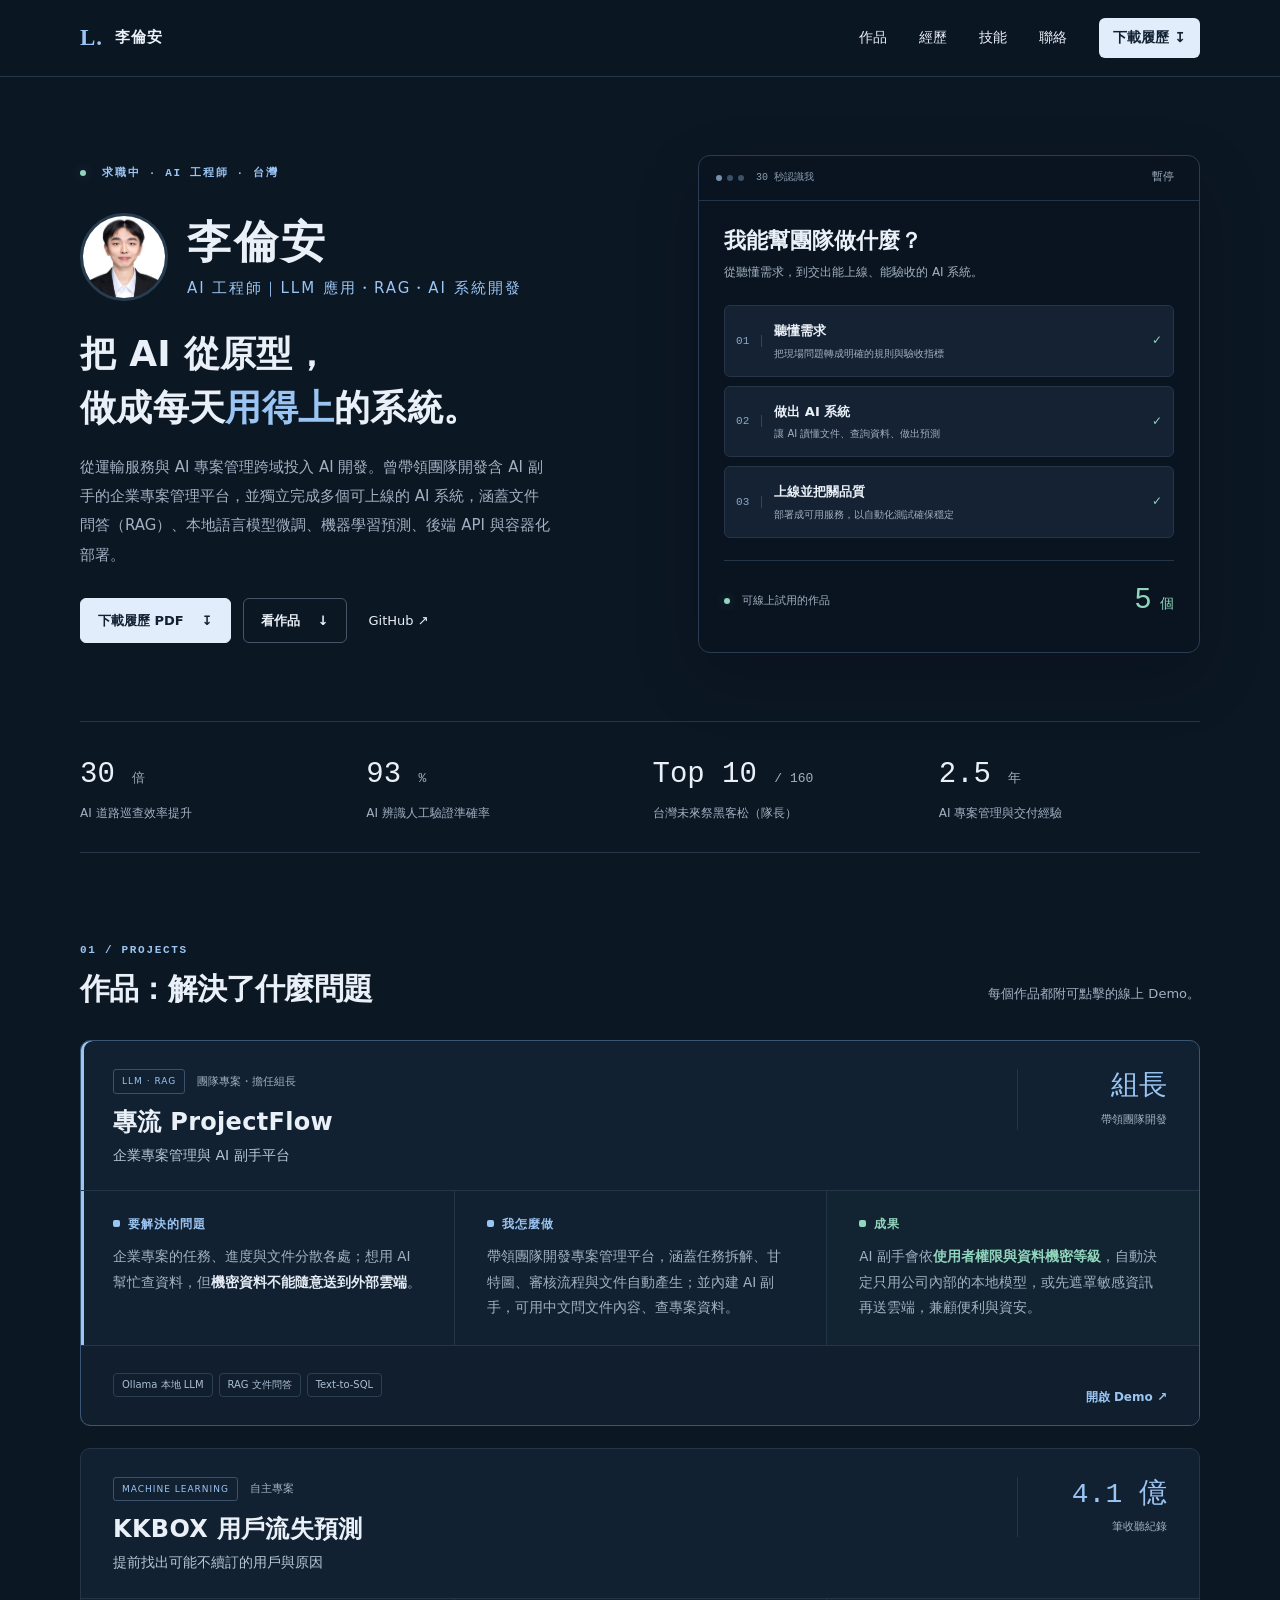
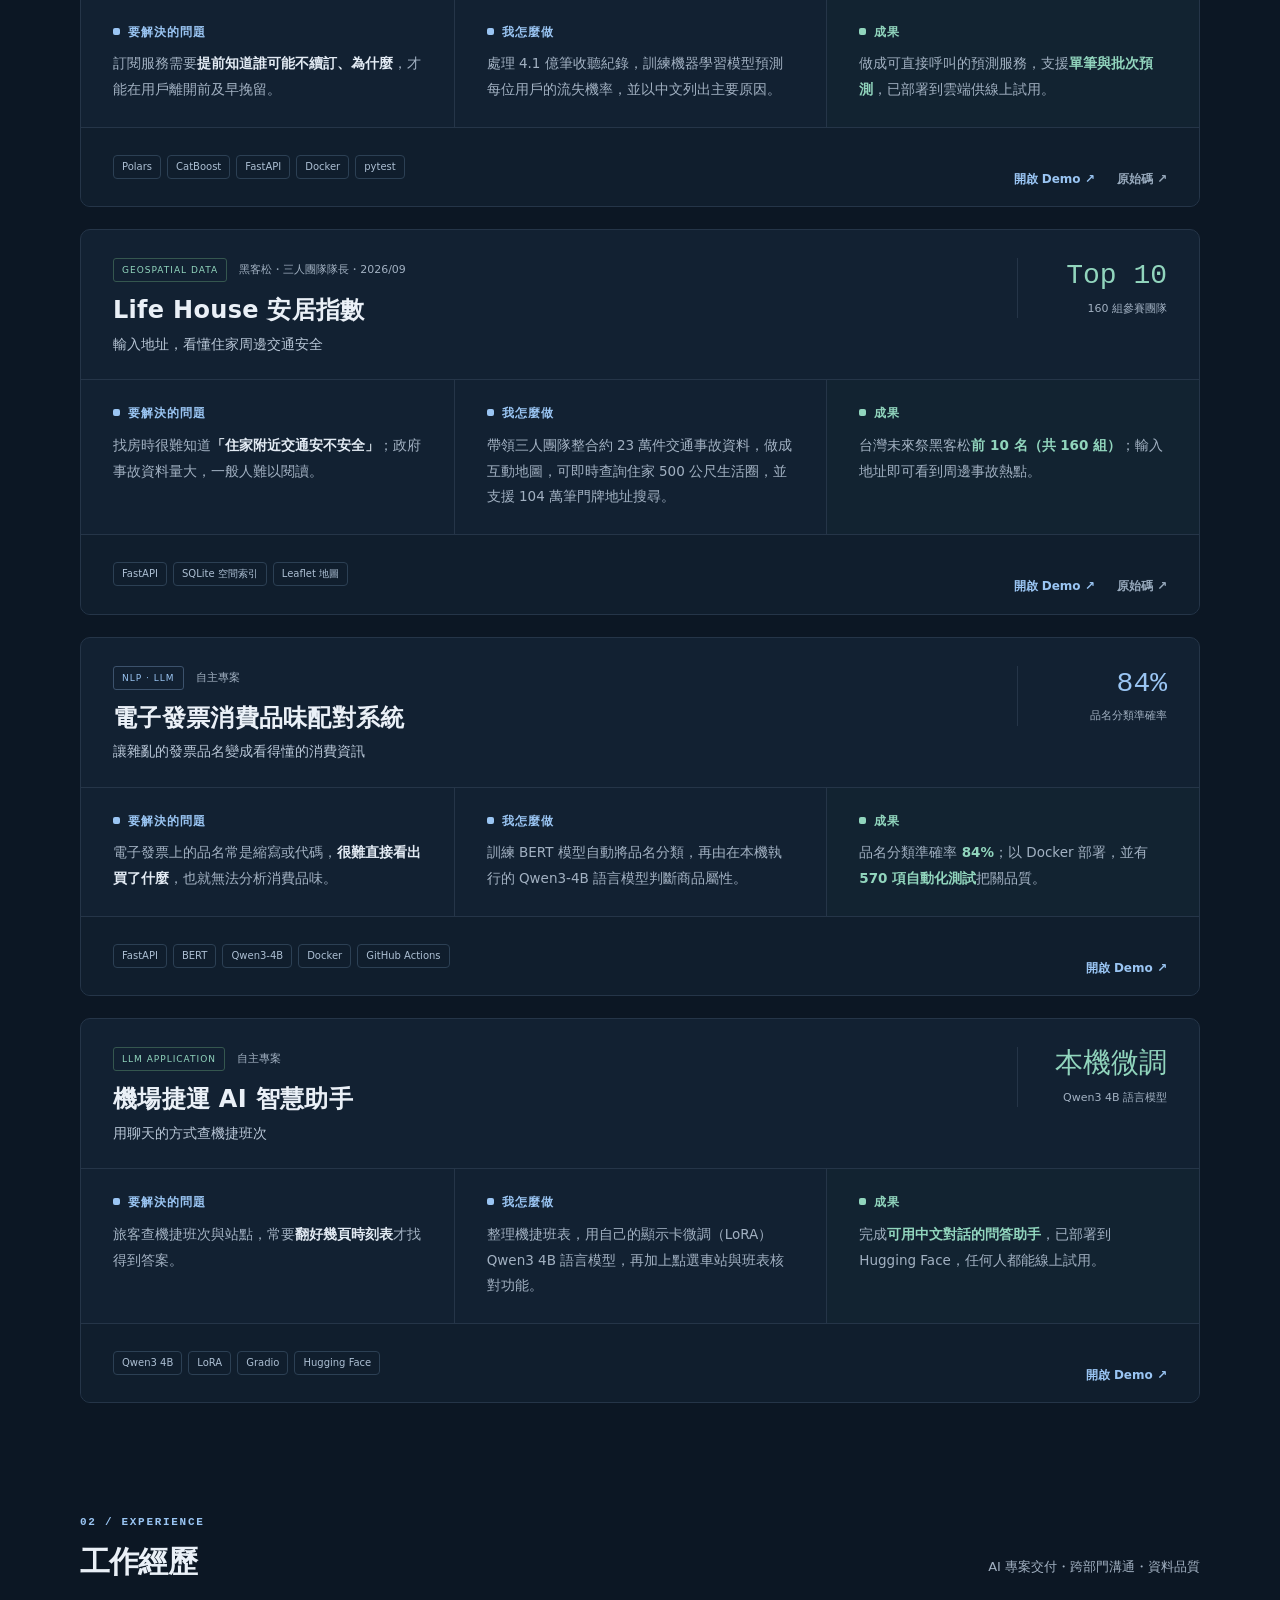
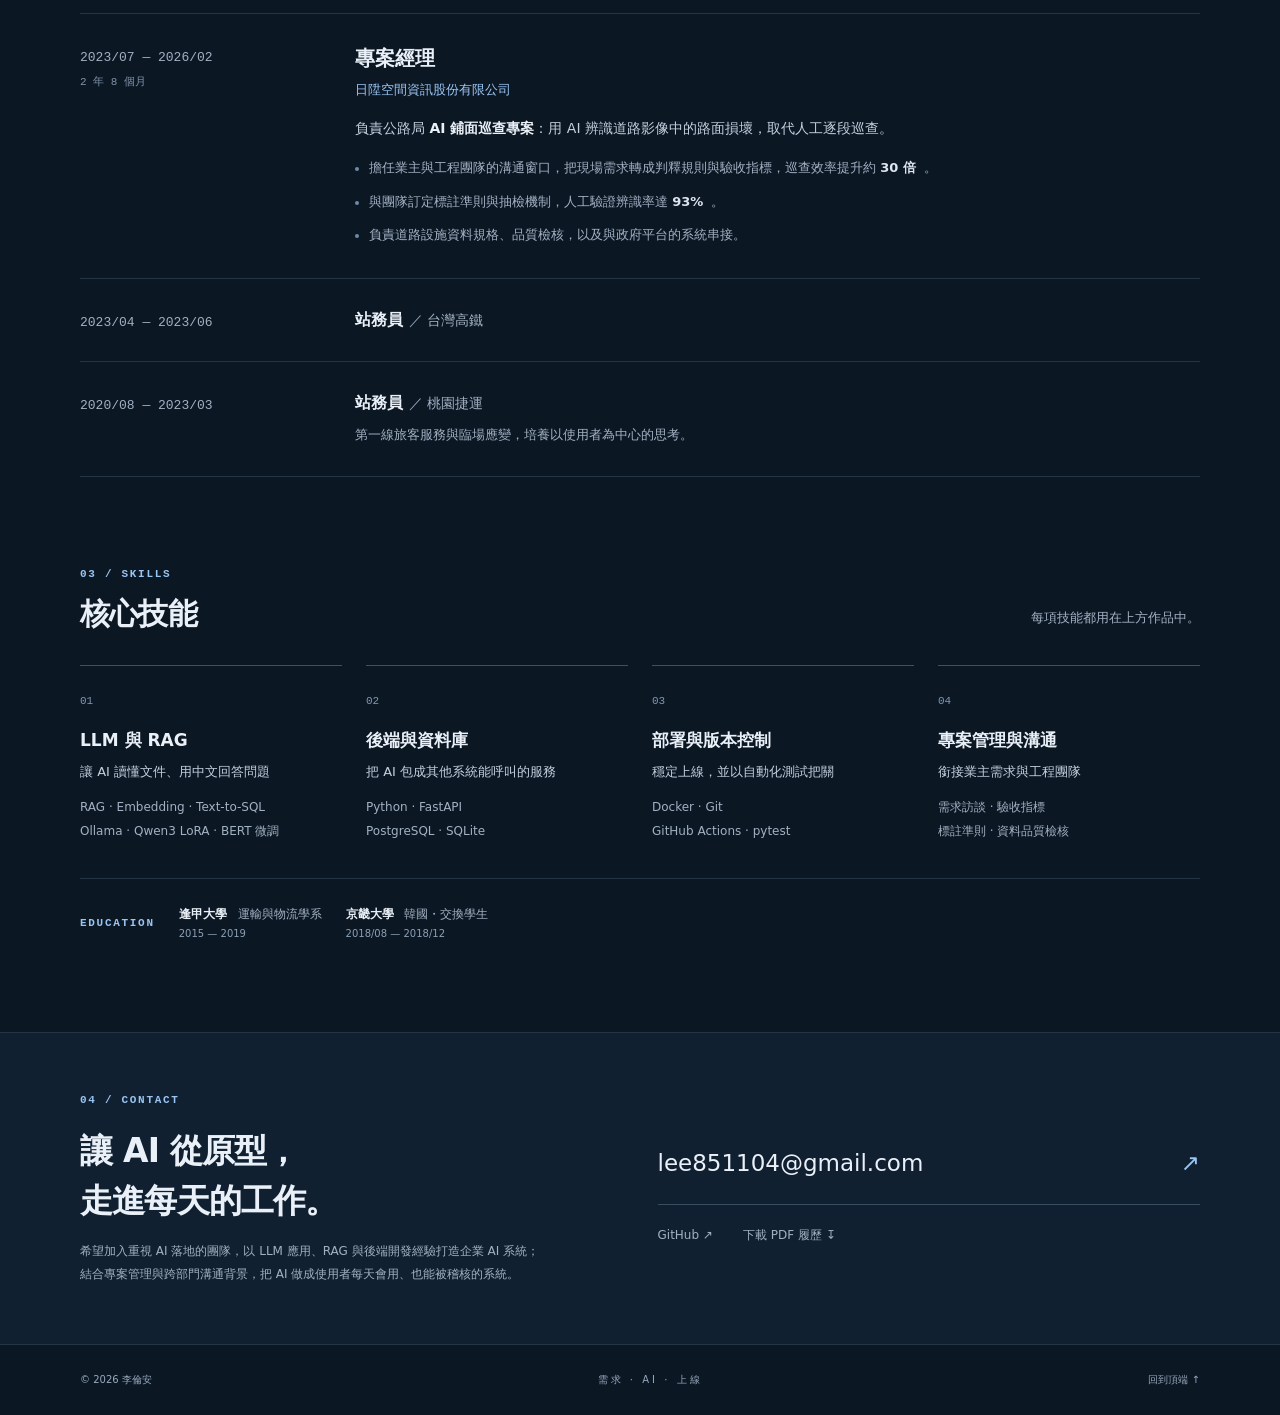
==== commit 3579f734: "Make resume PDF easy to download with correct filename Serve the PDF as 李倫安_AI工程師_履歷.pdf so every do" ====
--- a/index.html
+++ b/index.html
@@ -14,7 +14,7 @@
   <a class="skip" href="#main">跳到主要內容</a>
   <header class="site-header"><nav class="container" aria-label="主要導覽">
     <a class="brand" href="#top"><span class="brand-mark">L.</span> 李倫安</a>
-    <div class="nav-links"><a href="#projects">作品</a><a href="#experience">經歷</a><a href="#skills">技能</a><a href="#contact">聯絡</a></div>
+    <div class="nav-links"><a href="#projects">作品</a><a href="#experience">經歷</a><a href="#skills">技能</a><a href="#contact">聯絡</a><a class="nav-cta" href="assets/%E6%9D%8E%E5%80%AB%E5%AE%89_AI%E5%B7%A5%E7%A8%8B%E5%B8%AB_%E5%B1%A5%E6%AD%B7.pdf" download="李倫安_AI工程師_履歷.pdf">下載履歷 <span aria-hidden="true">↧</span></a></div>
   </nav></header>
 
   <main id="main">
@@ -25,7 +25,7 @@
         <div class="identity"><img src="assets/portrait.jpg" width="88" height="88" alt="李倫安個人照"><div><h1 id="intro-title">李倫安</h1><p class="job-title">AI 工程師｜LLM 應用・RAG・AI 系統開發</p></div></div>
         <h2 class="hero-line">把 AI 從原型，<br>做成每天<span>用得上</span>的系統。</h2>
         <p class="intro-copy">從運輸服務與 AI 專案管理跨域投入 AI 開發。曾帶領團隊開發含 AI 副手的企業專案管理平台，並獨立完成多個可上線的 AI 系統，涵蓋文件問答（RAG）、本地語言模型微調、機器學習預測、後端 API 與容器化部署。</p>
-        <div class="actions"><a class="button primary" href="#projects">看作品 <span aria-hidden="true">↓</span></a><a class="button" href="assets/resume.pdf" download="李倫安_AI工程師_履歷.pdf">下載履歷 PDF <span aria-hidden="true">↧</span></a><a class="text-link" href="https://github.com/metro01964" target="_blank" rel="noopener noreferrer">GitHub ↗</a></div>
+        <div class="actions"><a class="button primary" href="assets/%E6%9D%8E%E5%80%AB%E5%AE%89_AI%E5%B7%A5%E7%A8%8B%E5%B8%AB_%E5%B1%A5%E6%AD%B7.pdf" download="李倫安_AI工程師_履歷.pdf">下載履歷 PDF <span aria-hidden="true">↧</span></a><a class="button" href="#projects">看作品 <span aria-hidden="true">↓</span></a><a class="text-link" href="https://github.com/metro01964" target="_blank" rel="noopener noreferrer">GitHub ↗</a></div>
       </div>
 
       <div class="pipeline" aria-label="30 秒認識我">
@@ -152,7 +152,7 @@
     <!-- 聯絡 -->
     <section class="contact-wrap" id="contact" aria-labelledby="contact-title"><div class="container contact">
       <div><p class="eyebrow">04 / CONTACT</p><h2 id="contact-title">讓 AI 從原型，<br>走進每天的工作。</h2><p>希望加入重視 AI 落地的團隊，以 LLM 應用、RAG 與後端開發經驗打造企業 AI 系統；結合專案管理與跨部門溝通背景，把 AI 做成使用者每天會用、也能被稽核的系統。</p></div>
-      <div class="contact-links"><a class="email-link" href="mailto:lee851104@gmail.com">lee851104@gmail.com <span>↗</span></a><div><a href="https://github.com/metro01964" target="_blank" rel="noopener noreferrer">GitHub ↗</a><a href="assets/resume.pdf" download="李倫安_AI工程師_履歷.pdf">下載 PDF 履歷 ↧</a></div></div>
+      <div class="contact-links"><a class="email-link" href="mailto:lee851104@gmail.com">lee851104@gmail.com <span>↗</span></a><div><a href="https://github.com/metro01964" target="_blank" rel="noopener noreferrer">GitHub ↗</a><a href="assets/%E6%9D%8E%E5%80%AB%E5%AE%89_AI%E5%B7%A5%E7%A8%8B%E5%B8%AB_%E5%B1%A5%E6%AD%B7.pdf" download="李倫安_AI工程師_履歷.pdf">下載 PDF 履歷 ↧</a></div></div>
     </div></section>
   </main>
   <footer class="container"><span>© <span id="year">2026</span> 李倫安</span><span>需求 · AI · 上線</span><a href="#top">回到頂端 ↑</a></footer>
--- a/styles.css
+++ b/styles.css
@@ -1 +1 @@
-:root{color-scheme:dark;--bg:#0c1724;--panel:#122132;--text:#eaf0f7;--muted:#a2b1c2;--line:#253548;--accent:#9ac5f3;--green:#91d5bd;font-family:Inter,"Noto Sans TC","Microsoft JhengHei",system-ui,sans-serif}*{box-sizing:border-box}html{scroll-behavior:smooth;scroll-padding-top:100px}body{margin:0;background:var(--bg);color:var(--text);font-size:15px;line-height:1.8}a{color:inherit;text-decoration:none}a,button{touch-action:manipulation}a:focus-visible,button:focus-visible{outline:3px solid var(--accent);outline-offset:5px}a:hover{color:var(--accent)}button{font:inherit}h1,h2,h3,p{margin:0}h1,h2,h3{line-height:1.4}h2{font-size:30px;letter-spacing:-.8px}h3{font-size:23px}.container{max-width:1120px;width:calc(100% - 80px);margin-inline:auto}.skip{position:fixed;top:-80px;left:20px;background:var(--text);color:var(--bg);padding:12px;z-index:20}.skip:focus{top:12px}.site-header{position:sticky;top:0;z-index:10;background:#0c1724f2;backdrop-filter:blur(14px);border-bottom:1px solid var(--line)}nav{display:flex;align-items:center;justify-content:space-between;height:76px}.brand{display:flex;align-items:center;gap:12px;font-weight:700;letter-spacing:1px}.brand-mark{font-size:23px;color:var(--accent);font-family:Georgia,serif}.nav-links{display:flex;gap:32px;font-size:14px}.nav-links a{padding-block:10px}.hero{display:grid;grid-template-columns:1.1fr 1fr;gap:66px;align-items:center;padding-top:78px;padding-bottom:68px}.eyebrow{font-family:ui-monospace,Consolas,monospace;font-size:11px;font-weight:600;letter-spacing:1.7px;color:var(--accent)}.status-dot{display:inline-block;width:6px;height:6px;border-radius:50%;background:var(--green);margin-right:8px;box-shadow:0 0 12px #91d5bd45}.identity{display:flex;gap:19px;align-items:center;margin-top:27px}.identity img{object-fit:cover;object-position:50% 30%;border-radius:50%;border:3px solid #283c50}.identity h1{font-size:44px;font-weight:800;letter-spacing:3px}.job-title{font-size:15px;color:var(--accent);margin-top:2px;letter-spacing:2px}.hero-line{font-size:36px;line-height:1.5;font-weight:650;letter-spacing:.3px;margin-top:25px}.hero-line span{color:var(--accent)}.intro-copy{color:var(--muted);margin-top:18px;font-size:15px;line-height:1.95;max-width:470px}.actions{display:flex;align-items:center;gap:12px;flex-wrap:wrap;margin-top:28px}.button{display:inline-flex;align-items:center;justify-content:center;gap:18px;border:1px solid #465568;border-radius:6px;padding:10px 17px;font-size:13px;font-weight:700;transition:background .2s,transform .2s}.button:hover{background:#20354b;transform:translateY(-2px)}.button.primary{background:#e1edfa;color:#122132;border-color:#e1edfa}.button.primary:hover{background:var(--accent)}.text-link{font-size:13px;padding:10px}.pipeline{border:1px solid #2a3c51;border-radius:12px;background:#0a1420;box-shadow:0 24px 65px #0003;overflow:hidden;position:relative}.window-bar{height:45px;display:flex;gap:12px;align-items:center;padding:0 17px;border-bottom:1px solid var(--line);color:#8b9eb3;font-family:ui-monospace,Consolas,monospace;font-size:10px}.window-dots{display:flex;gap:5px}.window-dots i{width:6px;height:6px;border-radius:50%;background:#3c5066}.window-dots i:first-child{background:#7590ad}.window-bar button{margin-left:auto;border:0;background:transparent;color:var(--muted);font-size:11px;cursor:pointer;min-height:38px;padding-inline:8px}.pipeline-body{padding:25px}.pipeline h3{font-size:22px}.pipeline-caption{font-size:12px;color:var(--muted);margin-top:5px}.steps{list-style:none;padding:0;margin:22px 0;display:grid;gap:9px}.steps li{display:flex;align-items:center;gap:12px;padding:13px 11px;border:1px solid #263547;border-radius:6px;background:#142234;animation:step-glow 12s infinite;animation-delay:calc(var(--step)*3s)}.step-number{font:11px ui-monospace,Consolas,monospace;color:#8da8c3;border-right:1px solid #344358;padding-right:12px}.steps strong{display:block;font-size:13px;font-weight:600}.steps small{display:block;font-size:10px;color:var(--muted);margin-top:2px}.step-check{margin-left:auto;color:var(--green);font-size:12px}.pipeline-result{display:flex;align-items:center;justify-content:space-between;border-top:1px solid var(--line);padding-top:14px;font-size:11px;color:var(--muted)}.pipeline-result strong{font-size:29px;font-weight:500;color:var(--green);font-family:ui-monospace,Consolas,monospace}.pipeline-result small{font-size:14px}.paused .steps li{animation-play-state:paused}0%,25%{border-color:#6d9ac2;background:#1b3045;box-shadow:inset 3px 0 #9ac5f3}35%,100%{border-color:#263547;background:#142234;box-shadow:inset 0 0 transparent}.highlights{border-block:1px solid var(--line);display:grid;grid-template-columns:repeat(4,1fr);padding-block:27px;gap:25px}.highlights strong{font-family:ui-monospace,Consolas,monospace;font-size:29px;font-weight:500}.highlights strong span{font-size:13px;color:var(--muted)}.highlights p{font-size:12px;color:var(--muted);margin-top:2px}.section{padding-top:88px}.section-heading{display:flex;align-items:flex-end;justify-content:space-between;gap:20px;margin-bottom:30px}.section-heading h2{margin-top:8px}.section-heading>p{font-size:13px;color:var(--muted);margin-bottom:5px}.details{list-style:none;padding:0;margin:24px 0;color:var(--muted);font-size:13px}.details li{position:relative;padding-left:14px;margin-top:9px;line-height:1.9}.details li:before{content:"";width:4px;height:4px;background:#6e8ba8;position:absolute;left:0;top:11px;border-radius:50%}.details strong{color:#dbe5ef;font-weight:600;margin-right:8px}.tags{display:flex;gap:6px;flex-wrap:wrap}.tags span{color:#acbfd3;border:1px solid #2c4054;border-radius:4px;font-size:10px;padding:2px 8px}.project-links{display:flex;gap:25px;margin-top:25px;font-size:12px;font-weight:600}.timeline{border-top:1px solid var(--line)}.experience-row{display:grid;grid-template-columns:240px 1fr;gap:35px;padding:30px 0;border-bottom:1px solid var(--line)}.date{font:13px ui-monospace,Consolas,monospace;color:var(--muted);padding-top:6px}.date span{display:block;font-family:inherit;font-size:11px;color:#8193a9;margin-top:9px}.experience-row h3{font-size:20px}.company{color:var(--accent);font-size:13px;margin-top:6px}.experience-row .details{margin:15px 0 0}.compact h3{font-size:16px}.compact h3 span{font-size:14px;font-weight:400;color:var(--muted)}.compact p{font-size:13px;margin-top:8px;color:var(--muted)}.skills-grid{display:grid;grid-template-columns:repeat(4,1fr);gap:24px}.skills-grid article{border-top:1px solid #3c5066;padding-top:20px}.skills-grid article>span{font:11px ui-monospace,monospace;color:#7e98b3}.skills-grid h3{font-size:17px;margin-top:16px}.skills-grid p{font-size:12px;color:var(--muted);line-height:2;margin-top:12px}.education{margin-top:35px;padding:25px 0;border-top:1px solid var(--line);display:flex;gap:24px;align-items:center;flex-wrap:wrap}.education p{font-size:12px;color:var(--muted)}.education strong{color:var(--text);margin-right:7px}.education p span{display:block;font-size:10px;color:#8ba0b5}.contact-wrap{margin-top:64px;border-block:1px solid var(--line);background:#102031}.contact{display:grid;grid-template-columns:1fr 1fr;gap:35px;align-items:center;padding-block:58px}.contact h2{font-size:33px;margin-top:15px;line-height:1.5}.contact p:not(.eyebrow){color:var(--muted);font-size:12px;margin-top:15px}.contact-links .email-link{display:flex;gap:20px;align-items:center;justify-content:space-between;padding:12px 0 20px;border-bottom:1px solid #3a4e62;font-size:clamp(14px,2vw,23px)}.email-link span{color:var(--accent)}.contact-links>div{display:flex;gap:30px;font-size:12px;color:var(--muted);margin-top:20px}footer{display:flex;align-items:center;justify-content:space-between;padding-block:26px;font-size:10px;color:#97a9bc}footer>span:nth-child(2){letter-spacing:3px}@media(min-width:1400px){.hero{padding-top:95px;padding-bottom:80px}}@media(max-width:1000px){.hero{gap:30px}.container{width:calc(100% - 48px)}.hero-line{font-size:30px}.skills-grid{grid-template-columns:repeat(2,1fr)}.window-bar{gap:8px}.window-bar>span{font-size:9px}.pipeline-body{padding:20px}}@media(max-width:740px){html{scroll-padding-top:85px}.container{width:calc(100% - 40px)}nav{height:66px}.nav-links{gap:18px;font-size:12px}.brand{gap:7px;font-size:13px}.brand-mark{font-size:20px}.hero{grid-template-columns:1fr;padding-top:40px;padding-bottom:40px;gap:34px}.hero>.intro>.eyebrow{font-size:9px;letter-spacing:1px}.identity h1{font-size:39px}.hero-line{font-size:27px;margin-top:23px}.intro-copy{max-width:none}.pipeline{width:100%}.pipeline-body{padding:23px}.highlights{grid-template-columns:1fr 1fr;gap:24px}.highlights strong{font-size:25px}.section{padding-top:58px}.section-heading{display:block;margin-bottom:22px}.section-heading>p{margin-top:12px;font-size:12px}.section-heading h2{font-size:27px}.experience-row{grid-template-columns:1fr;gap:14px;padding-block:25px}.date{font-size:12px}.date span{display:none}.skills-grid{gap:27px 15px}.skills-grid p{font-size:11px}.education{display:grid;gap:17px}.contact{grid-template-columns:1fr;padding-block:40px;gap:25px}.contact h2{font-size:29px}.contact-links .email-link{font-size:20px}.contact-wrap{margin-top:35px}footer>span:nth-child(2){display:none}}@media(prefers-reduced-motion:reduce){html{scroll-behavior:auto}*,*:before,*:after{animation:none!important;transition:none!important}}.pill{color:var(--accent);font-size:9px;letter-spacing:1px;padding:3px 8px;border:1px solid #3c526c;border-radius:3px}.pill.green{color:var(--green);border-color:#35574f}.case{border:1px solid var(--line);background:var(--panel);border-radius:10px;margin-bottom:22px;overflow:hidden}.case.featured{border-color:#3a5674;box-shadow:inset 3px 0 var(--accent)}.case-head{display:flex;justify-content:space-between;align-items:flex-start;gap:24px;padding:28px 32px 22px}.case-meta{display:flex;flex-wrap:wrap;align-items:center;gap:12px;font-size:11px;color:var(--muted);margin-bottom:12px}.case h3{font-size:24px;letter-spacing:.3px}.case-sub{color:#b8c6d6;font-size:14px;margin-top:4px}.case-badge{flex:none;text-align:right;display:flex;flex-direction:column;border-left:1px solid var(--line);padding-left:24px;min-width:150px}.case-badge strong{font:500 28px ui-monospace,Consolas,monospace;color:var(--accent);line-height:1.3}.case-badge.green strong{color:var(--green)}.case-badge span{font-size:11px;color:var(--muted);margin-top:4px}.case-body{display:grid;grid-template-columns:repeat(3,1fr);border-top:1px solid var(--line)}.case-col{padding:22px 32px 24px;font-size:13.5px;color:var(--muted);line-height:1.9}.case-col+.case-col{border-left:1px solid var(--line)}.case-col strong{color:#e3ebf4;font-weight:600}.case-col.result{background:#132a2c40}.case-col.result strong{color:var(--green)}.case-label{display:block;font-size:12px;font-weight:700;letter-spacing:1px;color:var(--accent);margin-bottom:8px}.case-col.result .case-label{color:var(--green)}.case-label:before{content:"";display:inline-block;width:7px;height:7px;border-radius:2px;background:currentColor;margin-right:8px;vertical-align:1px}.case-foot{display:flex;justify-content:space-between;align-items:center;gap:16px;flex-wrap:wrap;padding:16px 32px;border-top:1px solid var(--line);background:#101e2d}.project-links{display:flex;gap:22px;font-size:12px;font-weight:600}.project-links a:first-child{color:var(--accent)}.plain{color:#c3d0de;font-size:14px;margin-top:14px}.plain strong{color:var(--text)}.skill-plain{color:#c3d0de!important;font-size:13px!important;line-height:1.7!important;margin-top:8px!important}.contact p:not(.eyebrow){max-width:460px;line-height:1.9}@media(max-width:1000px){.case-head,.case-foot{padding-inline:24px}.case-col{padding-inline:22px}}@media(max-width:740px){.highlights{grid-template-columns:1fr 1fr}.case-head{flex-direction:column;gap:16px;padding:22px 20px 18px}.case h3{font-size:21px}.case-badge{text-align:left;border-left:0;padding-left:0;flex-direction:row;align-items:baseline;gap:10px;min-width:0}.case-badge strong{font-size:22px}.case-body{grid-template-columns:1fr}.case-col{padding:18px 20px}.case-col+.case-col{border-left:0;border-top:1px solid var(--line)}.case-foot{padding:14px 20px}.nav-links{gap:16px}}+:root{color-scheme:dark;--bg:#0c1724;--panel:#122132;--text:#eaf0f7;--muted:#a2b1c2;--line:#253548;--accent:#9ac5f3;--green:#91d5bd;font-family:Inter,"Noto Sans TC","Microsoft JhengHei",system-ui,sans-serif}*{box-sizing:border-box}html{scroll-behavior:smooth;scroll-padding-top:100px}body{margin:0;background:var(--bg);color:var(--text);font-size:15px;line-height:1.8}a{color:inherit;text-decoration:none}a,button{touch-action:manipulation}a:focus-visible,button:focus-visible{outline:3px solid var(--accent);outline-offset:5px}a:hover{color:var(--accent)}button{font:inherit}h1,h2,h3,p{margin:0}h1,h2,h3{line-height:1.4}h2{font-size:30px;letter-spacing:-.8px}h3{font-size:23px}.container{max-width:1120px;width:calc(100% - 80px);margin-inline:auto}.skip{position:fixed;top:-80px;left:20px;background:var(--text);color:var(--bg);padding:12px;z-index:20}.skip:focus{top:12px}.site-header{position:sticky;top:0;z-index:10;background:#0c1724f2;backdrop-filter:blur(14px);border-bottom:1px solid var(--line)}nav{display:flex;align-items:center;justify-content:space-between;height:76px}.brand{display:flex;align-items:center;gap:12px;font-weight:700;letter-spacing:1px}.brand-mark{font-size:23px;color:var(--accent);font-family:Georgia,serif}.nav-links{display:flex;gap:32px;font-size:14px}.nav-links a{padding-block:10px}.hero{display:grid;grid-template-columns:1.1fr 1fr;gap:66px;align-items:center;padding-top:78px;padding-bottom:68px}.eyebrow{font-family:ui-monospace,Consolas,monospace;font-size:11px;font-weight:600;letter-spacing:1.7px;color:var(--accent)}.status-dot{display:inline-block;width:6px;height:6px;border-radius:50%;background:var(--green);margin-right:8px;box-shadow:0 0 12px #91d5bd45}.identity{display:flex;gap:19px;align-items:center;margin-top:27px}.identity img{object-fit:cover;object-position:50% 30%;border-radius:50%;border:3px solid #283c50}.identity h1{font-size:44px;font-weight:800;letter-spacing:3px}.job-title{font-size:15px;color:var(--accent);margin-top:2px;letter-spacing:2px}.hero-line{font-size:36px;line-height:1.5;font-weight:650;letter-spacing:.3px;margin-top:25px}.hero-line span{color:var(--accent)}.intro-copy{color:var(--muted);margin-top:18px;font-size:15px;line-height:1.95;max-width:470px}.actions{display:flex;align-items:center;gap:12px;flex-wrap:wrap;margin-top:28px}.button{display:inline-flex;align-items:center;justify-content:center;gap:18px;border:1px solid #465568;border-radius:6px;padding:10px 17px;font-size:13px;font-weight:700;transition:background .2s,transform .2s}.button:hover{background:#20354b;transform:translateY(-2px)}.button.primary{background:#e1edfa;color:#122132;border-color:#e1edfa}.button.primary:hover{background:var(--accent)}.text-link{font-size:13px;padding:10px}.pipeline{border:1px solid #2a3c51;border-radius:12px;background:#0a1420;box-shadow:0 24px 65px #0003;overflow:hidden;position:relative}.window-bar{height:45px;display:flex;gap:12px;align-items:center;padding:0 17px;border-bottom:1px solid var(--line);color:#8b9eb3;font-family:ui-monospace,Consolas,monospace;font-size:10px}.window-dots{display:flex;gap:5px}.window-dots i{width:6px;height:6px;border-radius:50%;background:#3c5066}.window-dots i:first-child{background:#7590ad}.window-bar button{margin-left:auto;border:0;background:transparent;color:var(--muted);font-size:11px;cursor:pointer;min-height:38px;padding-inline:8px}.pipeline-body{padding:25px}.pipeline h3{font-size:22px}.pipeline-caption{font-size:12px;color:var(--muted);margin-top:5px}.steps{list-style:none;padding:0;margin:22px 0;display:grid;gap:9px}.steps li{display:flex;align-items:center;gap:12px;padding:13px 11px;border:1px solid #263547;border-radius:6px;background:#142234;animation:step-glow 12s infinite;animation-delay:calc(var(--step)*3s)}.step-number{font:11px ui-monospace,Consolas,monospace;color:#8da8c3;border-right:1px solid #344358;padding-right:12px}.steps strong{display:block;font-size:13px;font-weight:600}.steps small{display:block;font-size:10px;color:var(--muted);margin-top:2px}.step-check{margin-left:auto;color:var(--green);font-size:12px}.pipeline-result{display:flex;align-items:center;justify-content:space-between;border-top:1px solid var(--line);padding-top:14px;font-size:11px;color:var(--muted)}.pipeline-result strong{font-size:29px;font-weight:500;color:var(--green);font-family:ui-monospace,Consolas,monospace}.pipeline-result small{font-size:14px}.paused .steps li{animation-play-state:paused}0%,25%{border-color:#6d9ac2;background:#1b3045;box-shadow:inset 3px 0 #9ac5f3}35%,100%{border-color:#263547;background:#142234;box-shadow:inset 0 0 transparent}.highlights{border-block:1px solid var(--line);display:grid;grid-template-columns:repeat(4,1fr);padding-block:27px;gap:25px}.highlights strong{font-family:ui-monospace,Consolas,monospace;font-size:29px;font-weight:500}.highlights strong span{font-size:13px;color:var(--muted)}.highlights p{font-size:12px;color:var(--muted);margin-top:2px}.section{padding-top:88px}.section-heading{display:flex;align-items:flex-end;justify-content:space-between;gap:20px;margin-bottom:30px}.section-heading h2{margin-top:8px}.section-heading>p{font-size:13px;color:var(--muted);margin-bottom:5px}.details{list-style:none;padding:0;margin:24px 0;color:var(--muted);font-size:13px}.details li{position:relative;padding-left:14px;margin-top:9px;line-height:1.9}.details li:before{content:"";width:4px;height:4px;background:#6e8ba8;position:absolute;left:0;top:11px;border-radius:50%}.details strong{color:#dbe5ef;font-weight:600;margin-right:8px}.tags{display:flex;gap:6px;flex-wrap:wrap}.tags span{color:#acbfd3;border:1px solid #2c4054;border-radius:4px;font-size:10px;padding:2px 8px}.project-links{display:flex;gap:25px;margin-top:25px;font-size:12px;font-weight:600}.timeline{border-top:1px solid var(--line)}.experience-row{display:grid;grid-template-columns:240px 1fr;gap:35px;padding:30px 0;border-bottom:1px solid var(--line)}.date{font:13px ui-monospace,Consolas,monospace;color:var(--muted);padding-top:6px}.date span{display:block;font-family:inherit;font-size:11px;color:#8193a9;margin-top:9px}.experience-row h3{font-size:20px}.company{color:var(--accent);font-size:13px;margin-top:6px}.experience-row .details{margin:15px 0 0}.compact h3{font-size:16px}.compact h3 span{font-size:14px;font-weight:400;color:var(--muted)}.compact p{font-size:13px;margin-top:8px;color:var(--muted)}.skills-grid{display:grid;grid-template-columns:repeat(4,1fr);gap:24px}.skills-grid article{border-top:1px solid #3c5066;padding-top:20px}.skills-grid article>span{font:11px ui-monospace,monospace;color:#7e98b3}.skills-grid h3{font-size:17px;margin-top:16px}.skills-grid p{font-size:12px;color:var(--muted);line-height:2;margin-top:12px}.education{margin-top:35px;padding:25px 0;border-top:1px solid var(--line);display:flex;gap:24px;align-items:center;flex-wrap:wrap}.education p{font-size:12px;color:var(--muted)}.education strong{color:var(--text);margin-right:7px}.education p span{display:block;font-size:10px;color:#8ba0b5}.contact-wrap{margin-top:64px;border-block:1px solid var(--line);background:#102031}.contact{display:grid;grid-template-columns:1fr 1fr;gap:35px;align-items:center;padding-block:58px}.contact h2{font-size:33px;margin-top:15px;line-height:1.5}.contact p:not(.eyebrow){color:var(--muted);font-size:12px;margin-top:15px}.contact-links .email-link{display:flex;gap:20px;align-items:center;justify-content:space-between;padding:12px 0 20px;border-bottom:1px solid #3a4e62;font-size:clamp(14px,2vw,23px)}.email-link span{color:var(--accent)}.contact-links>div{display:flex;gap:30px;font-size:12px;color:var(--muted);margin-top:20px}footer{display:flex;align-items:center;justify-content:space-between;padding-block:26px;font-size:10px;color:#97a9bc}footer>span:nth-child(2){letter-spacing:3px}@media(min-width:1400px){.hero{padding-top:95px;padding-bottom:80px}}@media(max-width:1000px){.hero{gap:30px}.container{width:calc(100% - 48px)}.hero-line{font-size:30px}.skills-grid{grid-template-columns:repeat(2,1fr)}.window-bar{gap:8px}.window-bar>span{font-size:9px}.pipeline-body{padding:20px}}@media(max-width:740px){html{scroll-padding-top:85px}.container{width:calc(100% - 40px)}nav{height:66px}.nav-links{gap:18px;font-size:12px}.brand{gap:7px;font-size:13px}.brand-mark{font-size:20px}.hero{grid-template-columns:1fr;padding-top:40px;padding-bottom:40px;gap:34px}.hero>.intro>.eyebrow{font-size:9px;letter-spacing:1px}.identity h1{font-size:39px}.hero-line{font-size:27px;margin-top:23px}.intro-copy{max-width:none}.pipeline{width:100%}.pipeline-body{padding:23px}.highlights{grid-template-columns:1fr 1fr;gap:24px}.highlights strong{font-size:25px}.section{padding-top:58px}.section-heading{display:block;margin-bottom:22px}.section-heading>p{margin-top:12px;font-size:12px}.section-heading h2{font-size:27px}.experience-row{grid-template-columns:1fr;gap:14px;padding-block:25px}.date{font-size:12px}.date span{display:none}.skills-grid{gap:27px 15px}.skills-grid p{font-size:11px}.education{display:grid;gap:17px}.contact{grid-template-columns:1fr;padding-block:40px;gap:25px}.contact h2{font-size:29px}.contact-links .email-link{font-size:20px}.contact-wrap{margin-top:35px}footer>span:nth-child(2){display:none}}@media(prefers-reduced-motion:reduce){html{scroll-behavior:auto}*,*:before,*:after{animation:none!important;transition:none!important}}.pill{color:var(--accent);font-size:9px;letter-spacing:1px;padding:3px 8px;border:1px solid #3c526c;border-radius:3px}.pill.green{color:var(--green);border-color:#35574f}.case{border:1px solid var(--line);background:var(--panel);border-radius:10px;margin-bottom:22px;overflow:hidden}.case.featured{border-color:#3a5674;box-shadow:inset 3px 0 var(--accent)}.case-head{display:flex;justify-content:space-between;align-items:flex-start;gap:24px;padding:28px 32px 22px}.case-meta{display:flex;flex-wrap:wrap;align-items:center;gap:12px;font-size:11px;color:var(--muted);margin-bottom:12px}.case h3{font-size:24px;letter-spacing:.3px}.case-sub{color:#b8c6d6;font-size:14px;margin-top:4px}.case-badge{flex:none;text-align:right;display:flex;flex-direction:column;border-left:1px solid var(--line);padding-left:24px;min-width:150px}.case-badge strong{font:500 28px ui-monospace,Consolas,monospace;color:var(--accent);line-height:1.3}.case-badge.green strong{color:var(--green)}.case-badge span{font-size:11px;color:var(--muted);margin-top:4px}.case-body{display:grid;grid-template-columns:repeat(3,1fr);border-top:1px solid var(--line)}.case-col{padding:22px 32px 24px;font-size:13.5px;color:var(--muted);line-height:1.9}.case-col+.case-col{border-left:1px solid var(--line)}.case-col strong{color:#e3ebf4;font-weight:600}.case-col.result{background:#132a2c40}.case-col.result strong{color:var(--green)}.case-label{display:block;font-size:12px;font-weight:700;letter-spacing:1px;color:var(--accent);margin-bottom:8px}.case-col.result .case-label{color:var(--green)}.case-label:before{content:"";display:inline-block;width:7px;height:7px;border-radius:2px;background:currentColor;margin-right:8px;vertical-align:1px}.case-foot{display:flex;justify-content:space-between;align-items:center;gap:16px;flex-wrap:wrap;padding:16px 32px;border-top:1px solid var(--line);background:#101e2d}.project-links{display:flex;gap:22px;font-size:12px;font-weight:600}.project-links a:first-child{color:var(--accent)}.plain{color:#c3d0de;font-size:14px;margin-top:14px}.plain strong{color:var(--text)}.skill-plain{color:#c3d0de!important;font-size:13px!important;line-height:1.7!important;margin-top:8px!important}.contact p:not(.eyebrow){max-width:460px;line-height:1.9}@media(max-width:1000px){.case-head,.case-foot{padding-inline:24px}.case-col{padding-inline:22px}}@media(max-width:740px){.highlights{grid-template-columns:1fr 1fr}.case-head{flex-direction:column;gap:16px;padding:22px 20px 18px}.case h3{font-size:21px}.case-badge{text-align:left;border-left:0;padding-left:0;flex-direction:row;align-items:baseline;gap:10px;min-width:0}.case-badge strong{font-size:22px}.case-body{grid-template-columns:1fr}.case-col{padding:18px 20px}.case-col+.case-col{border-left:0;border-top:1px solid var(--line)}.case-foot{padding:14px 20px}.nav-links{gap:16px}}.nav-links{align-items:center}.nav-cta{background:#e1edfa;color:#122132!important;border-radius:6px;padding:7px 14px!important;font-weight:700;white-space:nowrap}.nav-cta:hover{background:var(--accent)}@media(max-width:740px){.nav-links{gap:12px}.nav-links a[href="#skills"]{display:none}.nav-cta{padding:6px 10px!important}}.job-title{text-wrap:balance}
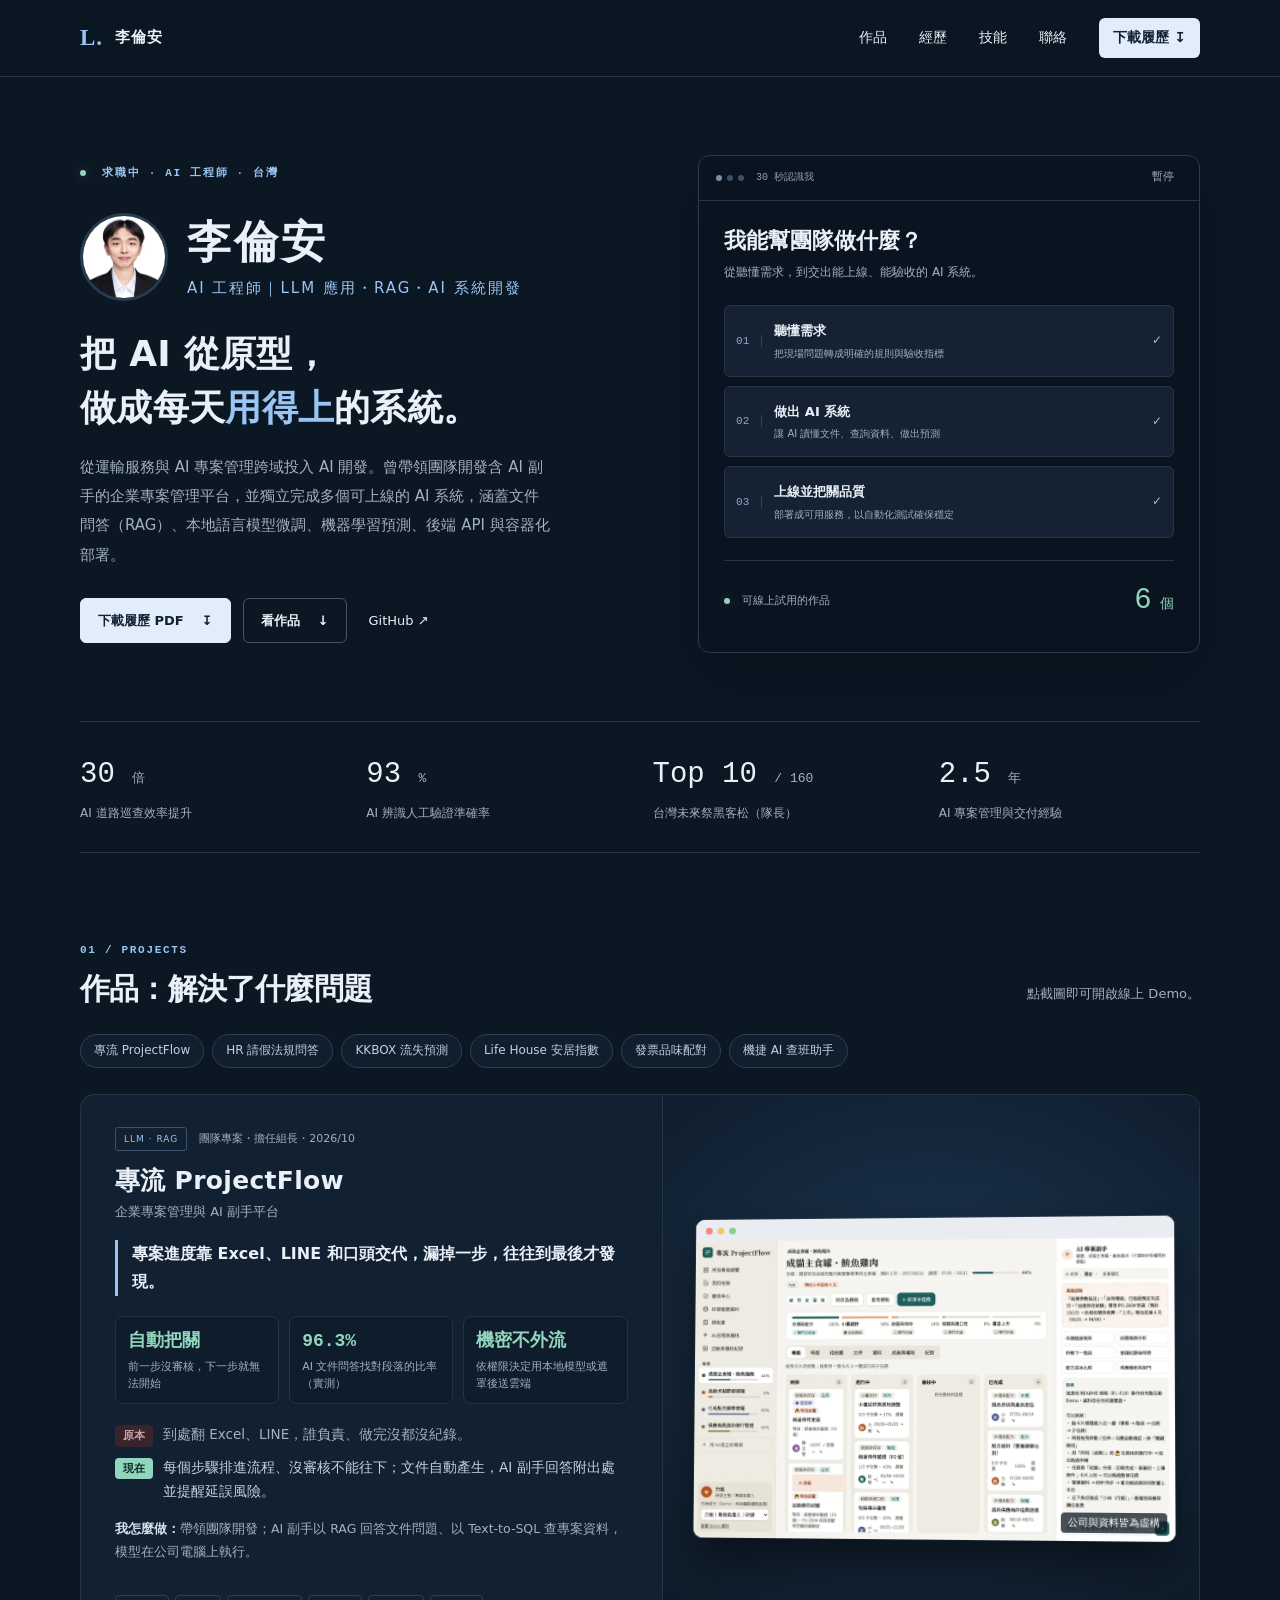
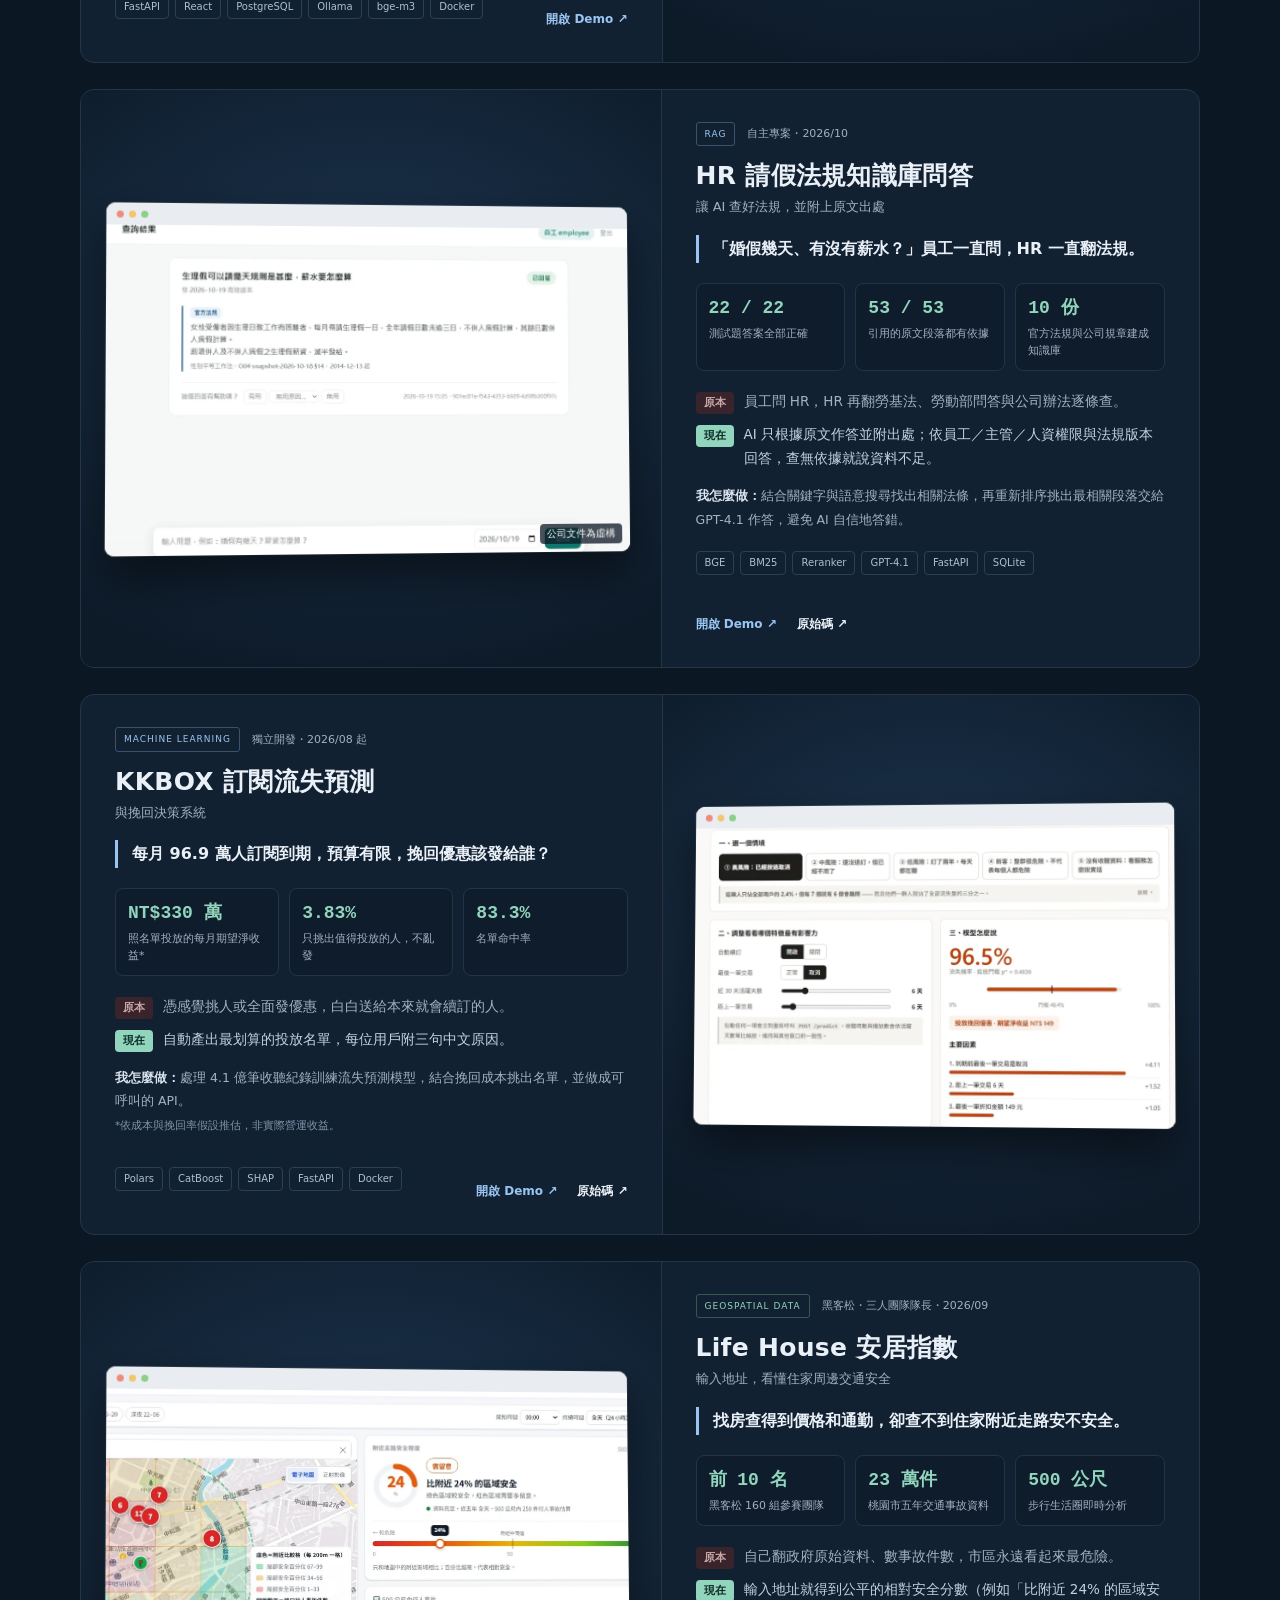
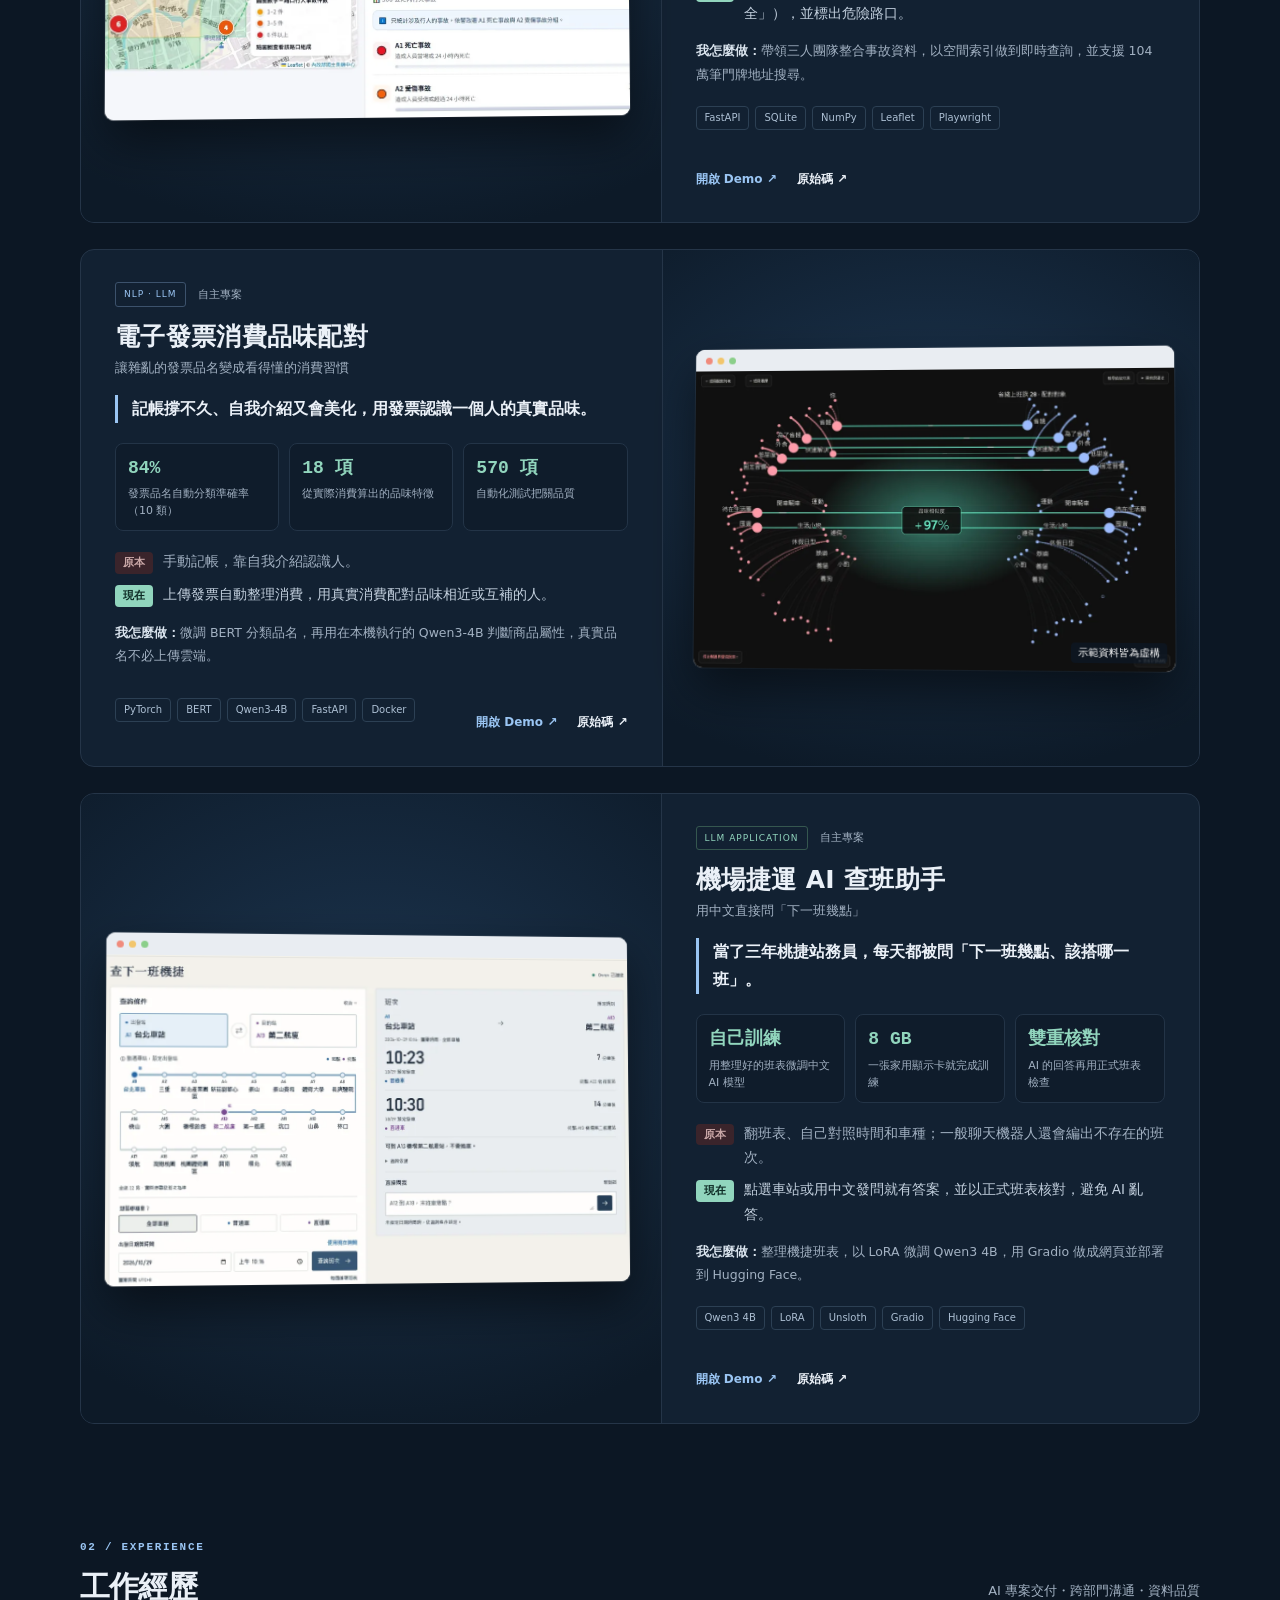
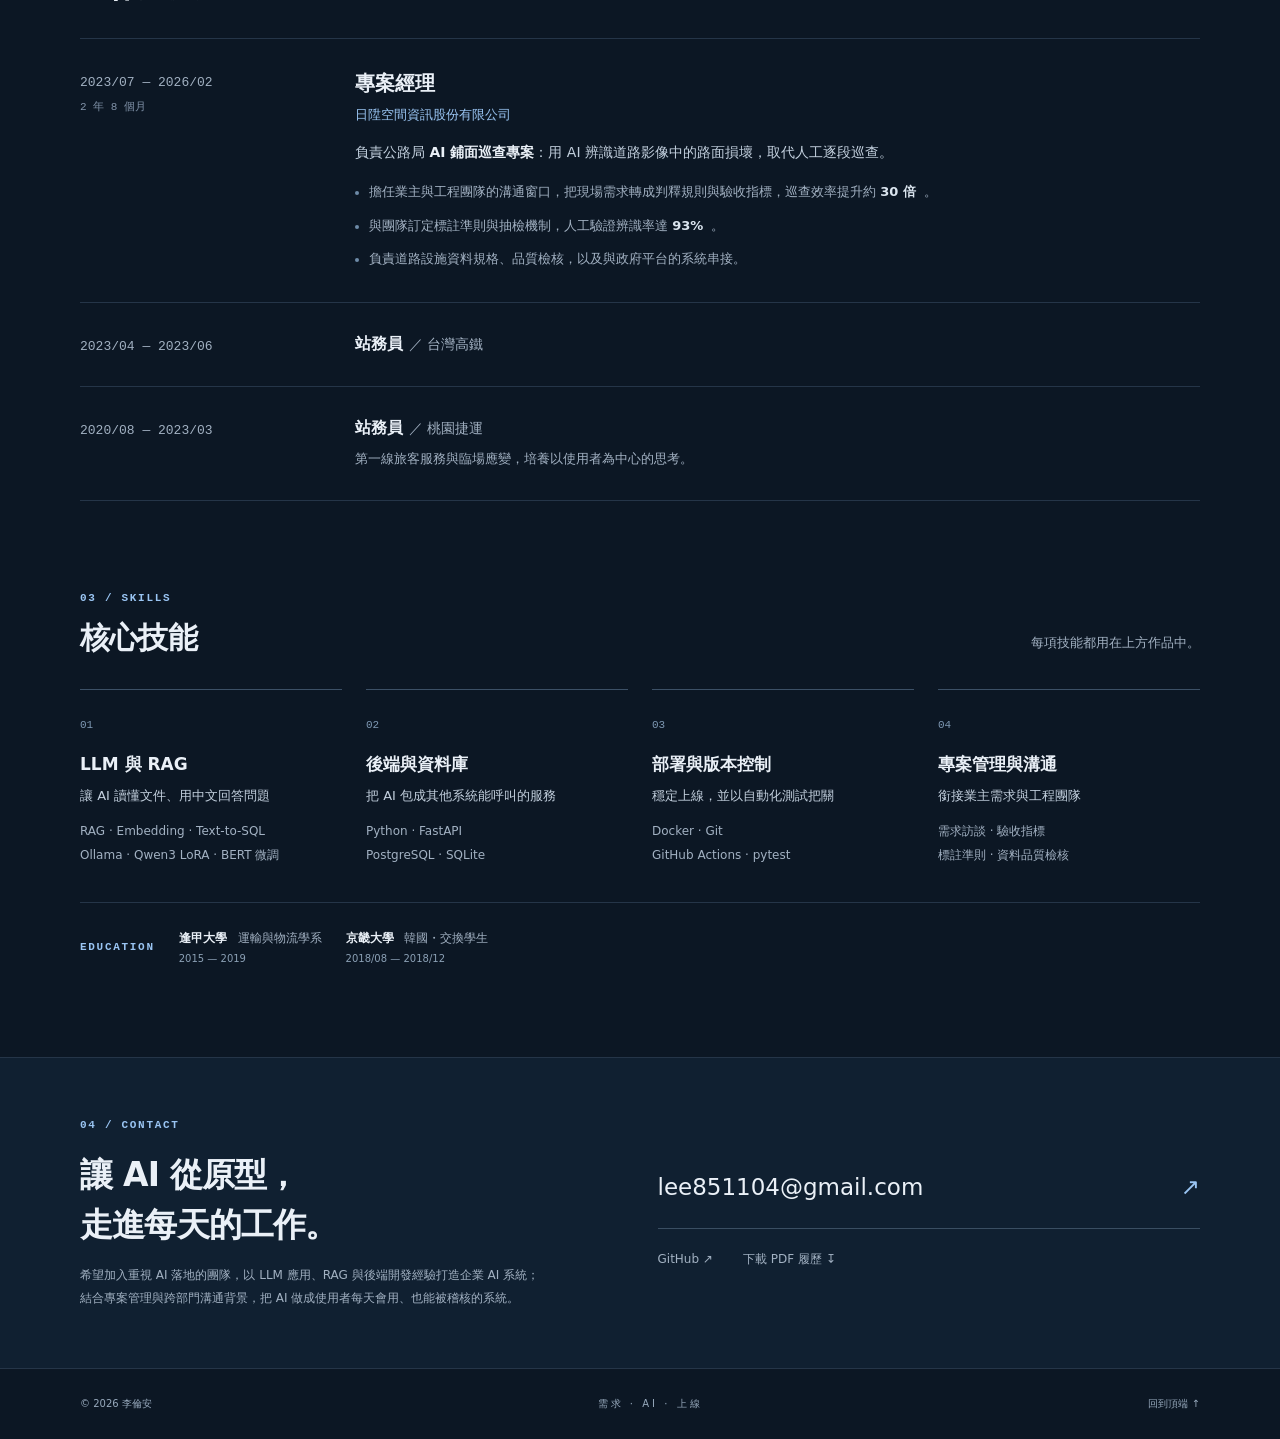
==== commit 3d4bf43f: "Add project screenshots and before/after cards Show six projects (adding the HR leave-policy RAG) wi" ====
--- a/index.html
+++ b/index.html
@@ -8,6 +8,7 @@
   <title>李倫安｜AI 工程師</title>
   <link rel="icon" href="favicon.svg" type="image/svg+xml">
   <link rel="stylesheet" href="styles.css">
+  <script>document.documentElement.classList.add('js')</script>
   <script src="script.js" defer></script>
 </head>
 <body>
@@ -38,7 +39,7 @@
             <li style="--step:1"><span class="step-number">02</span><div><strong>做出 AI 系統</strong><small>讓 AI 讀懂文件、查詢資料、做出預測</small></div><span class="step-check" aria-hidden="true">✓</span></li>
             <li style="--step:2"><span class="step-number">03</span><div><strong>上線並把關品質</strong><small>部署成可用服務，以自動化測試確保穩定</small></div><span class="step-check" aria-hidden="true">✓</span></li>
           </ol>
-          <div class="pipeline-result"><span><span class="status-dot"></span> 可線上試用的作品</span><strong>5<small> 個</small></strong></div>
+          <div class="pipeline-result"><span><span class="status-dot"></span> 可線上試用的作品</span><strong>6<small> 個</small></strong></div>
         </div>
       </div>
     </section>
@@ -53,71 +54,117 @@
 
     <!-- 作品 -->
     <section class="container section" id="projects" aria-labelledby="projects-title">
-      <div class="section-heading"><div><p class="eyebrow">01 / PROJECTS</p><h2 id="projects-title">作品：解決了什麼問題</h2></div><p>每個作品都附可點擊的線上 Demo。</p></div>
-
-      <article class="case featured">
-        <header class="case-head">
-          <div><div class="case-meta"><span class="pill">LLM · RAG</span><span>團隊專案・擔任組長</span></div><h3>專流 ProjectFlow</h3><p class="case-sub">企業專案管理與 AI 副手平台</p></div>
-          <div class="case-badge"><strong>組長</strong><span>帶領團隊開發</span></div>
-        </header>
-        <div class="case-body">
-          <div class="case-col"><span class="case-label">要解決的問題</span><p>企業專案的任務、進度與文件分散各處；想用 AI 幫忙查資料，但<strong>機密資料不能隨意送到外部雲端</strong>。</p></div>
-          <div class="case-col"><span class="case-label">我怎麼做</span><p>帶領團隊開發專案管理平台，涵蓋任務拆解、甘特圖、審核流程與文件自動產生；並內建 AI 副手，可用中文問文件內容、查專案資料。</p></div>
-          <div class="case-col result"><span class="case-label">成果</span><p>AI 副手會依<strong>使用者權限與資料機密等級</strong>，自動決定只用公司內部的本地模型，或先遮罩敏感資訊再送雲端，兼顧便利與資安。</p></div>
-        </div>
-        <footer class="case-foot"><div class="tags"><span>Ollama 本地 LLM</span><span>RAG 文件問答</span><span>Text-to-SQL</span></div><div class="project-links"><a href="https://node.tailc6151c.ts.net:10000/" target="_blank" rel="noopener noreferrer">開啟 Demo ↗</a></div></footer>
-      </article>
-
-      <article class="case">
-        <header class="case-head">
-          <div><div class="case-meta"><span class="pill">MACHINE LEARNING</span><span>自主專案</span></div><h3>KKBOX 用戶流失預測</h3><p class="case-sub">提前找出可能不續訂的用戶與原因</p></div>
-          <div class="case-badge"><strong>4.1 億</strong><span>筆收聽紀錄</span></div>
-        </header>
-        <div class="case-body">
-          <div class="case-col"><span class="case-label">要解決的問題</span><p>訂閱服務需要<strong>提前知道誰可能不續訂、為什麼</strong>，才能在用戶離開前及早挽留。</p></div>
-          <div class="case-col"><span class="case-label">我怎麼做</span><p>處理 4.1 億筆收聽紀錄，訓練機器學習模型預測每位用戶的流失機率，並以中文列出主要原因。</p></div>
-          <div class="case-col result"><span class="case-label">成果</span><p>做成可直接呼叫的預測服務，支援<strong>單筆與批次預測</strong>，已部署到雲端供線上試用。</p></div>
-        </div>
-        <footer class="case-foot"><div class="tags"><span>Polars</span><span>CatBoost</span><span>FastAPI</span><span>Docker</span><span>pytest</span></div><div class="project-links"><a href="https://lee851104-kkbox-demo.hf.space" target="_blank" rel="noopener noreferrer">開啟 Demo ↗</a><a href="https://github.com/lee851104/demo_kkbox" target="_blank" rel="noopener noreferrer">原始碼 ↗</a></div></footer>
-      </article>
-
-      <article class="case">
-        <header class="case-head">
-          <div><div class="case-meta"><span class="pill green">GEOSPATIAL DATA</span><span>黑客松・三人團隊隊長・2026/09</span></div><h3>Life House 安居指數</h3><p class="case-sub">輸入地址，看懂住家周邊交通安全</p></div>
-          <div class="case-badge green"><strong>Top 10</strong><span>160 組參賽團隊</span></div>
-        </header>
-        <div class="case-body">
-          <div class="case-col"><span class="case-label">要解決的問題</span><p>找房時很難知道<strong>「住家附近交通安不安全」</strong>；政府事故資料量大，一般人難以閱讀。</p></div>
-          <div class="case-col"><span class="case-label">我怎麼做</span><p>帶領三人團隊整合約 23 萬件交通事故資料，做成互動地圖，可即時查詢住家 500 公尺生活圈，並支援 104 萬筆門牌地址搜尋。</p></div>
-          <div class="case-col result"><span class="case-label">成果</span><p>台灣未來祭黑客松<strong>前 10 名（共 160 組）</strong>；輸入地址即可看到周邊事故熱點。</p></div>
-        </div>
-        <footer class="case-foot"><div class="tags"><span>FastAPI</span><span>SQLite 空間索引</span><span>Leaflet 地圖</span></div><div class="project-links"><a href="https://lee851104-life-house.hf.space/" target="_blank" rel="noopener noreferrer">開啟 Demo ↗</a><a href="https://github.com/lee851104/life_house" target="_blank" rel="noopener noreferrer">原始碼 ↗</a></div></footer>
-      </article>
-
-      <article class="case">
-        <header class="case-head">
-          <div><div class="case-meta"><span class="pill">NLP · LLM</span><span>自主專案</span></div><h3>電子發票消費品味配對系統</h3><p class="case-sub">讓雜亂的發票品名變成看得懂的消費資訊</p></div>
-          <div class="case-badge"><strong>84%</strong><span>品名分類準確率</span></div>
-        </header>
-        <div class="case-body">
-          <div class="case-col"><span class="case-label">要解決的問題</span><p>電子發票上的品名常是縮寫或代碼，<strong>很難直接看出買了什麼</strong>，也就無法分析消費品味。</p></div>
-          <div class="case-col"><span class="case-label">我怎麼做</span><p>訓練 BERT 模型自動將品名分類，再由在本機執行的 Qwen3-4B 語言模型判斷商品屬性。</p></div>
-          <div class="case-col result"><span class="case-label">成果</span><p>品名分類準確率 <strong>84%</strong>；以 Docker 部署，並有 <strong>570 項自動化測試</strong>把關品質。</p></div>
-        </div>
-        <footer class="case-foot"><div class="tags"><span>FastAPI</span><span>BERT</span><span>Qwen3-4B</span><span>Docker</span><span>GitHub Actions</span></div><div class="project-links"><a href="https://metro01964.github.io/receipt_embedding/demo/" target="_blank" rel="noopener noreferrer">開啟 Demo ↗</a></div></footer>
-      </article>
-
-      <article class="case">
-        <header class="case-head">
-          <div><div class="case-meta"><span class="pill green">LLM APPLICATION</span><span>自主專案</span></div><h3>機場捷運 AI 智慧助手</h3><p class="case-sub">用聊天的方式查機捷班次</p></div>
-          <div class="case-badge green"><strong>本機微調</strong><span>Qwen3 4B 語言模型</span></div>
-        </header>
-        <div class="case-body">
-          <div class="case-col"><span class="case-label">要解決的問題</span><p>旅客查機捷班次與站點，常要<strong>翻好幾頁時刻表</strong>才找得到答案。</p></div>
-          <div class="case-col"><span class="case-label">我怎麼做</span><p>整理機捷班表，用自己的顯示卡微調（LoRA）Qwen3 4B 語言模型，再加上點選車站與班表核對功能。</p></div>
-          <div class="case-col result"><span class="case-label">成果</span><p>完成<strong>可用中文對話的問答助手</strong>，已部署到 Hugging Face，任何人都能線上試用。</p></div>
-        </div>
-        <footer class="case-foot"><div class="tags"><span>Qwen3 4B</span><span>LoRA</span><span>Gradio</span><span>Hugging Face</span></div><div class="project-links"><a href="https://lee851104-tymetro-bot.hf.space/" target="_blank" rel="noopener noreferrer">開啟 Demo ↗</a></div></footer>
+      <div class="section-heading"><div><p class="eyebrow">01 / PROJECTS</p><h2 id="projects-title">作品：解決了什麼問題</h2></div><p>點截圖即可開啟線上 Demo。</p></div>
+      <nav class="jump" aria-label="作品快速導覽">
+        <a href="#p-projectflow">專流 ProjectFlow</a><a href="#p-hrrag">HR 請假法規問答</a><a href="#p-kkbox">KKBOX 流失預測</a><a href="#p-lifehouse">Life House 安居指數</a><a href="#p-receipt">發票品味配對</a><a href="#p-tymetro">機捷 AI 查班助手</a>
+      </nav>
+
+      <article class="case reveal" id="p-projectflow">
+        <div class="case-text">
+          <div class="case-meta"><span class="pill">LLM · RAG</span><span>團隊專案・擔任組長・2026/10</span></div>
+          <h3>專流 ProjectFlow</h3>
+          <p class="case-sub">企業專案管理與 AI 副手平台</p>
+          <p class="hook">專案進度靠 Excel、LINE 和口頭交代，漏掉一步，往往到最後才發現。</p>
+          <dl class="metrics">
+            <div><dt>自動把關</dt><dd>前一步沒審核，下一步就無法開始</dd></div>
+            <div><dt>96.3%</dt><dd>AI 文件問答找對段落的比率（實測）</dd></div>
+            <div><dt>機密不外流</dt><dd>依權限決定用本地模型或遮罩後送雲端</dd></div>
+          </dl>
+          <div class="ba"><p><span class="ba-tag before">原本</span>到處翻 Excel、LINE，誰負責、做完沒都沒紀錄。</p><p><span class="ba-tag after">現在</span>每個步驟排進流程、沒審核不能往下；文件自動產生，AI 副手回答附出處並提醒延誤風險。</p></div>
+          <p class="how"><strong>我怎麼做：</strong>帶領團隊開發；AI 副手以 RAG 回答文件問題、以 Text-to-SQL 查專案資料，模型在公司電腦上執行。</p>
+          <div class="case-foot"><div class="tags"><span>FastAPI</span><span>React</span><span>PostgreSQL</span><span>Ollama</span><span>bge-m3</span><span>Docker</span></div><div class="project-links"><a href="https://node.tailc6151c.ts.net:10000/" target="_blank" rel="noopener noreferrer">開啟 Demo ↗</a></div></div>
+        </div>
+        <a class="case-shot" href="https://node.tailc6151c.ts.net:10000/" target="_blank" rel="noopener noreferrer" aria-label="開啟專流 ProjectFlow Demo"><figure class="browser"><div class="browser-bar" aria-hidden="true"><i></i><i></i><i></i></div><img src="assets/shots/projectflow.webp" width="1120" height="700" loading="lazy" alt="專流 ProjectFlow 畫面：專案看板與右側 AI 專案副手"><figcaption>公司與資料皆為虛構</figcaption></figure></a>
+      </article>
+
+      <article class="case reveal" id="p-hrrag">
+        <div class="case-text">
+          <div class="case-meta"><span class="pill">RAG</span><span>自主專案・2026/10</span></div>
+          <h3>HR 請假法規知識庫問答</h3>
+          <p class="case-sub">讓 AI 查好法規，並附上原文出處</p>
+          <p class="hook">「婚假幾天、有沒有薪水？」員工一直問，HR 一直翻法規。</p>
+          <dl class="metrics">
+            <div><dt>22 / 22</dt><dd>測試題答案全部正確</dd></div>
+            <div><dt>53 / 53</dt><dd>引用的原文段落都有依據</dd></div>
+            <div><dt>10 份</dt><dd>官方法規與公司規章建成知識庫</dd></div>
+          </dl>
+          <div class="ba"><p><span class="ba-tag before">原本</span>員工問 HR，HR 再翻勞基法、勞動部問答與公司辦法逐條查。</p><p><span class="ba-tag after">現在</span>AI 只根據原文作答並附出處；依員工／主管／人資權限與法規版本回答，查無依據就說資料不足。</p></div>
+          <p class="how"><strong>我怎麼做：</strong>結合關鍵字與語意搜尋找出相關法條，再重新排序挑出最相關段落交給 GPT-4.1 作答，避免 AI 自信地答錯。</p>
+          <div class="case-foot"><div class="tags"><span>BGE</span><span>BM25</span><span>Reranker</span><span>GPT-4.1</span><span>FastAPI</span><span>SQLite</span></div><div class="project-links"><a href="https://lee851104.github.io/hr_rag/" target="_blank" rel="noopener noreferrer">開啟 Demo ↗</a><a href="https://github.com/lee851104/hr_rag" target="_blank" rel="noopener noreferrer">原始碼 ↗</a></div></div>
+        </div>
+        <a class="case-shot" href="https://lee851104.github.io/hr_rag/" target="_blank" rel="noopener noreferrer" aria-label="開啟 HR 請假法規問答 Demo"><figure class="browser"><div class="browser-bar" aria-hidden="true"><i></i><i></i><i></i></div><img src="assets/shots/hrrag.webp" width="1120" height="700" loading="lazy" alt="HR 請假法規問答畫面：回答生理假規定並引用性別平等工作法原文"><figcaption>公司文件為虛構</figcaption></figure></a>
+      </article>
+
+      <article class="case reveal" id="p-kkbox">
+        <div class="case-text">
+          <div class="case-meta"><span class="pill">MACHINE LEARNING</span><span>獨立開發・2026/08 起</span></div>
+          <h3>KKBOX 訂閱流失預測</h3>
+          <p class="case-sub">與挽回決策系統</p>
+          <p class="hook">每月 96.9 萬人訂閱到期，預算有限，挽回優惠該發給誰？</p>
+          <dl class="metrics">
+            <div><dt>NT$330 萬</dt><dd>照名單投放的每月期望淨收益*</dd></div>
+            <div><dt>3.83%</dt><dd>只挑出值得投放的人，不亂發</dd></div>
+            <div><dt>83.3%</dt><dd>名單命中率</dd></div>
+          </dl>
+          <div class="ba"><p><span class="ba-tag before">原本</span>憑感覺挑人或全面發優惠，白白送給本來就會續訂的人。</p><p><span class="ba-tag after">現在</span>自動產出最划算的投放名單，每位用戶附三句中文原因。</p></div>
+          <p class="how"><strong>我怎麼做：</strong>處理 4.1 億筆收聽紀錄訓練流失預測模型，結合挽回成本挑出名單，並做成可呼叫的 API。<span class="note">*依成本與挽回率假設推估，非實際營運收益。</span></p>
+          <div class="case-foot"><div class="tags"><span>Polars</span><span>CatBoost</span><span>SHAP</span><span>FastAPI</span><span>Docker</span></div><div class="project-links"><a href="https://lee851104-kkbox-demo.hf.space" target="_blank" rel="noopener noreferrer">開啟 Demo ↗</a><a href="https://github.com/lee851104/demo_kkbox" target="_blank" rel="noopener noreferrer">原始碼 ↗</a></div></div>
+        </div>
+        <a class="case-shot" href="https://lee851104-kkbox-demo.hf.space" target="_blank" rel="noopener noreferrer" aria-label="開啟 KKBOX 流失預測 Demo"><figure class="browser"><div class="browser-bar" aria-hidden="true"><i></i><i></i><i></i></div><img src="assets/shots/kkbox.webp" width="1120" height="700" loading="lazy" alt="KKBOX 流失預測畫面：調整用戶條件後顯示流失機率 96.5% 與主要原因"></figure></a>
+      </article>
+
+      <article class="case reveal" id="p-lifehouse">
+        <div class="case-text">
+          <div class="case-meta"><span class="pill green">GEOSPATIAL DATA</span><span>黑客松・三人團隊隊長・2026/09</span></div>
+          <h3>Life House 安居指數</h3>
+          <p class="case-sub">輸入地址，看懂住家周邊交通安全</p>
+          <p class="hook">找房查得到價格和通勤，卻查不到住家附近走路安不安全。</p>
+          <dl class="metrics">
+            <div><dt>前 10 名</dt><dd>黑客松 160 組參賽團隊</dd></div>
+            <div><dt>23 萬件</dt><dd>桃園市五年交通事故資料</dd></div>
+            <div><dt>500 公尺</dt><dd>步行生活圈即時分析</dd></div>
+          </dl>
+          <div class="ba"><p><span class="ba-tag before">原本</span>自己翻政府原始資料、數事故件數，市區永遠看起來最危險。</p><p><span class="ba-tag after">現在</span>輸入地址就得到公平的相對安全分數（例如「比附近 24% 的區域安全」），並標出危險路口。</p></div>
+          <p class="how"><strong>我怎麼做：</strong>帶領三人團隊整合事故資料，以空間索引做到即時查詢，並支援 104 萬筆門牌地址搜尋。</p>
+          <div class="case-foot"><div class="tags"><span>FastAPI</span><span>SQLite</span><span>NumPy</span><span>Leaflet</span><span>Playwright</span></div><div class="project-links"><a href="https://lee851104-life-house.hf.space/" target="_blank" rel="noopener noreferrer">開啟 Demo ↗</a><a href="https://github.com/lee851104/life_house" target="_blank" rel="noopener noreferrer">原始碼 ↗</a></div></div>
+        </div>
+        <a class="case-shot" href="https://lee851104-life-house.hf.space/" target="_blank" rel="noopener noreferrer" aria-label="開啟 Life House 安居指數 Demo"><figure class="browser"><div class="browser-bar" aria-hidden="true"><i></i><i></i><i></i></div><img src="assets/shots/lifehouse.webp" width="1120" height="626" loading="lazy" alt="Life House 畫面：中壢地區事故熱點地圖與「比附近 24% 的區域安全」分數"></figure></a>
+      </article>
+
+      <article class="case reveal" id="p-receipt">
+        <div class="case-text">
+          <div class="case-meta"><span class="pill">NLP · LLM</span><span>自主專案</span></div>
+          <h3>電子發票消費品味配對</h3>
+          <p class="case-sub">讓雜亂的發票品名變成看得懂的消費習慣</p>
+          <p class="hook">記帳撐不久、自我介紹又會美化，用發票認識一個人的真實品味。</p>
+          <dl class="metrics">
+            <div><dt>84%</dt><dd>發票品名自動分類準確率（10 類）</dd></div>
+            <div><dt>18 項</dt><dd>從實際消費算出的品味特徵</dd></div>
+            <div><dt>570 項</dt><dd>自動化測試把關品質</dd></div>
+          </dl>
+          <div class="ba"><p><span class="ba-tag before">原本</span>手動記帳，靠自我介紹認識人。</p><p><span class="ba-tag after">現在</span>上傳發票自動整理消費，用真實消費配對品味相近或互補的人。</p></div>
+          <p class="how"><strong>我怎麼做：</strong>微調 BERT 分類品名，再用在本機執行的 Qwen3-4B 判斷商品屬性，真實品名不必上傳雲端。</p>
+          <div class="case-foot"><div class="tags"><span>PyTorch</span><span>BERT</span><span>Qwen3-4B</span><span>FastAPI</span><span>Docker</span></div><div class="project-links"><a href="https://metro01964.github.io/receipt_embedding/demo/" target="_blank" rel="noopener noreferrer">開啟 Demo ↗</a><a href="https://github.com/metro01964/receipt_embedding" target="_blank" rel="noopener noreferrer">原始碼 ↗</a></div></div>
+        </div>
+        <a class="case-shot" href="https://metro01964.github.io/receipt_embedding/demo/" target="_blank" rel="noopener noreferrer" aria-label="開啟發票品味配對 Demo"><figure class="browser"><div class="browser-bar" aria-hidden="true"><i></i><i></i><i></i></div><img src="assets/shots/receipt.webp" width="1120" height="700" loading="lazy" alt="發票品味配對畫面：兩人逐項對照消費品味，相似度 97%"><figcaption>示範資料皆為虛構</figcaption></figure></a>
+      </article>
+
+      <article class="case reveal" id="p-tymetro">
+        <div class="case-text">
+          <div class="case-meta"><span class="pill green">LLM APPLICATION</span><span>自主專案</span></div>
+          <h3>機場捷運 AI 查班助手</h3>
+          <p class="case-sub">用中文直接問「下一班幾點」</p>
+          <p class="hook">當了三年桃捷站務員，每天都被問「下一班幾點、該搭哪一班」。</p>
+          <dl class="metrics">
+            <div><dt>自己訓練</dt><dd>用整理好的班表微調中文 AI 模型</dd></div>
+            <div><dt>8 GB</dt><dd>一張家用顯示卡就完成訓練</dd></div>
+            <div><dt>雙重核對</dt><dd>AI 的回答再用正式班表檢查</dd></div>
+          </dl>
+          <div class="ba"><p><span class="ba-tag before">原本</span>翻班表、自己對照時間和車種；一般聊天機器人還會編出不存在的班次。</p><p><span class="ba-tag after">現在</span>點選車站或用中文發問就有答案，並以正式班表核對，避免 AI 亂答。</p></div>
+          <p class="how"><strong>我怎麼做：</strong>整理機捷班表，以 LoRA 微調 Qwen3 4B，用 Gradio 做成網頁並部署到 Hugging Face。</p>
+          <div class="case-foot"><div class="tags"><span>Qwen3 4B</span><span>LoRA</span><span>Unsloth</span><span>Gradio</span><span>Hugging Face</span></div><div class="project-links"><a href="https://lee851104-tymetro-bot.hf.space/" target="_blank" rel="noopener noreferrer">開啟 Demo ↗</a><a href="https://github.com/lee851104/tymetro_bot" target="_blank" rel="noopener noreferrer">原始碼 ↗</a></div></div>
+        </div>
+        <a class="case-shot" href="https://lee851104-tymetro-bot.hf.space/" target="_blank" rel="noopener noreferrer" aria-label="開啟機捷 AI 查班助手 Demo"><figure class="browser"><div class="browser-bar" aria-hidden="true"><i></i><i></i><i></i></div><img src="assets/shots/tymetro.webp" width="1120" height="700" loading="lazy" alt="機捷查班助手畫面：選擇台北車站到第二航廈，顯示下一班 10:23 與 10:30"></figure></a>
       </article>
     </section>
 
--- a/styles.css
+++ b/styles.css
@@ -1 +1 @@
-:root{color-scheme:dark;--bg:#0c1724;--panel:#122132;--text:#eaf0f7;--muted:#a2b1c2;--line:#253548;--accent:#9ac5f3;--green:#91d5bd;font-family:Inter,"Noto Sans TC","Microsoft JhengHei",system-ui,sans-serif}*{box-sizing:border-box}html{scroll-behavior:smooth;scroll-padding-top:100px}body{margin:0;background:var(--bg);color:var(--text);font-size:15px;line-height:1.8}a{color:inherit;text-decoration:none}a,button{touch-action:manipulation}a:focus-visible,button:focus-visible{outline:3px solid var(--accent);outline-offset:5px}a:hover{color:var(--accent)}button{font:inherit}h1,h2,h3,p{margin:0}h1,h2,h3{line-height:1.4}h2{font-size:30px;letter-spacing:-.8px}h3{font-size:23px}.container{max-width:1120px;width:calc(100% - 80px);margin-inline:auto}.skip{position:fixed;top:-80px;left:20px;background:var(--text);color:var(--bg);padding:12px;z-index:20}.skip:focus{top:12px}.site-header{position:sticky;top:0;z-index:10;background:#0c1724f2;backdrop-filter:blur(14px);border-bottom:1px solid var(--line)}nav{display:flex;align-items:center;justify-content:space-between;height:76px}.brand{display:flex;align-items:center;gap:12px;font-weight:700;letter-spacing:1px}.brand-mark{font-size:23px;color:var(--accent);font-family:Georgia,serif}.nav-links{display:flex;gap:32px;font-size:14px}.nav-links a{padding-block:10px}.hero{display:grid;grid-template-columns:1.1fr 1fr;gap:66px;align-items:center;padding-top:78px;padding-bottom:68px}.eyebrow{font-family:ui-monospace,Consolas,monospace;font-size:11px;font-weight:600;letter-spacing:1.7px;color:var(--accent)}.status-dot{display:inline-block;width:6px;height:6px;border-radius:50%;background:var(--green);margin-right:8px;box-shadow:0 0 12px #91d5bd45}.identity{display:flex;gap:19px;align-items:center;margin-top:27px}.identity img{object-fit:cover;object-position:50% 30%;border-radius:50%;border:3px solid #283c50}.identity h1{font-size:44px;font-weight:800;letter-spacing:3px}.job-title{font-size:15px;color:var(--accent);margin-top:2px;letter-spacing:2px}.hero-line{font-size:36px;line-height:1.5;font-weight:650;letter-spacing:.3px;margin-top:25px}.hero-line span{color:var(--accent)}.intro-copy{color:var(--muted);margin-top:18px;font-size:15px;line-height:1.95;max-width:470px}.actions{display:flex;align-items:center;gap:12px;flex-wrap:wrap;margin-top:28px}.button{display:inline-flex;align-items:center;justify-content:center;gap:18px;border:1px solid #465568;border-radius:6px;padding:10px 17px;font-size:13px;font-weight:700;transition:background .2s,transform .2s}.button:hover{background:#20354b;transform:translateY(-2px)}.button.primary{background:#e1edfa;color:#122132;border-color:#e1edfa}.button.primary:hover{background:var(--accent)}.text-link{font-size:13px;padding:10px}.pipeline{border:1px solid #2a3c51;border-radius:12px;background:#0a1420;box-shadow:0 24px 65px #0003;overflow:hidden;position:relative}.window-bar{height:45px;display:flex;gap:12px;align-items:center;padding:0 17px;border-bottom:1px solid var(--line);color:#8b9eb3;font-family:ui-monospace,Consolas,monospace;font-size:10px}.window-dots{display:flex;gap:5px}.window-dots i{width:6px;height:6px;border-radius:50%;background:#3c5066}.window-dots i:first-child{background:#7590ad}.window-bar button{margin-left:auto;border:0;background:transparent;color:var(--muted);font-size:11px;cursor:pointer;min-height:38px;padding-inline:8px}.pipeline-body{padding:25px}.pipeline h3{font-size:22px}.pipeline-caption{font-size:12px;color:var(--muted);margin-top:5px}.steps{list-style:none;padding:0;margin:22px 0;display:grid;gap:9px}.steps li{display:flex;align-items:center;gap:12px;padding:13px 11px;border:1px solid #263547;border-radius:6px;background:#142234;animation:step-glow 12s infinite;animation-delay:calc(var(--step)*3s)}.step-number{font:11px ui-monospace,Consolas,monospace;color:#8da8c3;border-right:1px solid #344358;padding-right:12px}.steps strong{display:block;font-size:13px;font-weight:600}.steps small{display:block;font-size:10px;color:var(--muted);margin-top:2px}.step-check{margin-left:auto;color:var(--green);font-size:12px}.pipeline-result{display:flex;align-items:center;justify-content:space-between;border-top:1px solid var(--line);padding-top:14px;font-size:11px;color:var(--muted)}.pipeline-result strong{font-size:29px;font-weight:500;color:var(--green);font-family:ui-monospace,Consolas,monospace}.pipeline-result small{font-size:14px}.paused .steps li{animation-play-state:paused}0%,25%{border-color:#6d9ac2;background:#1b3045;box-shadow:inset 3px 0 #9ac5f3}35%,100%{border-color:#263547;background:#142234;box-shadow:inset 0 0 transparent}.highlights{border-block:1px solid var(--line);display:grid;grid-template-columns:repeat(4,1fr);padding-block:27px;gap:25px}.highlights strong{font-family:ui-monospace,Consolas,monospace;font-size:29px;font-weight:500}.highlights strong span{font-size:13px;color:var(--muted)}.highlights p{font-size:12px;color:var(--muted);margin-top:2px}.section{padding-top:88px}.section-heading{display:flex;align-items:flex-end;justify-content:space-between;gap:20px;margin-bottom:30px}.section-heading h2{margin-top:8px}.section-heading>p{font-size:13px;color:var(--muted);margin-bottom:5px}.details{list-style:none;padding:0;margin:24px 0;color:var(--muted);font-size:13px}.details li{position:relative;padding-left:14px;margin-top:9px;line-height:1.9}.details li:before{content:"";width:4px;height:4px;background:#6e8ba8;position:absolute;left:0;top:11px;border-radius:50%}.details strong{color:#dbe5ef;font-weight:600;margin-right:8px}.tags{display:flex;gap:6px;flex-wrap:wrap}.tags span{color:#acbfd3;border:1px solid #2c4054;border-radius:4px;font-size:10px;padding:2px 8px}.project-links{display:flex;gap:25px;margin-top:25px;font-size:12px;font-weight:600}.timeline{border-top:1px solid var(--line)}.experience-row{display:grid;grid-template-columns:240px 1fr;gap:35px;padding:30px 0;border-bottom:1px solid var(--line)}.date{font:13px ui-monospace,Consolas,monospace;color:var(--muted);padding-top:6px}.date span{display:block;font-family:inherit;font-size:11px;color:#8193a9;margin-top:9px}.experience-row h3{font-size:20px}.company{color:var(--accent);font-size:13px;margin-top:6px}.experience-row .details{margin:15px 0 0}.compact h3{font-size:16px}.compact h3 span{font-size:14px;font-weight:400;color:var(--muted)}.compact p{font-size:13px;margin-top:8px;color:var(--muted)}.skills-grid{display:grid;grid-template-columns:repeat(4,1fr);gap:24px}.skills-grid article{border-top:1px solid #3c5066;padding-top:20px}.skills-grid article>span{font:11px ui-monospace,monospace;color:#7e98b3}.skills-grid h3{font-size:17px;margin-top:16px}.skills-grid p{font-size:12px;color:var(--muted);line-height:2;margin-top:12px}.education{margin-top:35px;padding:25px 0;border-top:1px solid var(--line);display:flex;gap:24px;align-items:center;flex-wrap:wrap}.education p{font-size:12px;color:var(--muted)}.education strong{color:var(--text);margin-right:7px}.education p span{display:block;font-size:10px;color:#8ba0b5}.contact-wrap{margin-top:64px;border-block:1px solid var(--line);background:#102031}.contact{display:grid;grid-template-columns:1fr 1fr;gap:35px;align-items:center;padding-block:58px}.contact h2{font-size:33px;margin-top:15px;line-height:1.5}.contact p:not(.eyebrow){color:var(--muted);font-size:12px;margin-top:15px}.contact-links .email-link{display:flex;gap:20px;align-items:center;justify-content:space-between;padding:12px 0 20px;border-bottom:1px solid #3a4e62;font-size:clamp(14px,2vw,23px)}.email-link span{color:var(--accent)}.contact-links>div{display:flex;gap:30px;font-size:12px;color:var(--muted);margin-top:20px}footer{display:flex;align-items:center;justify-content:space-between;padding-block:26px;font-size:10px;color:#97a9bc}footer>span:nth-child(2){letter-spacing:3px}@media(min-width:1400px){.hero{padding-top:95px;padding-bottom:80px}}@media(max-width:1000px){.hero{gap:30px}.container{width:calc(100% - 48px)}.hero-line{font-size:30px}.skills-grid{grid-template-columns:repeat(2,1fr)}.window-bar{gap:8px}.window-bar>span{font-size:9px}.pipeline-body{padding:20px}}@media(max-width:740px){html{scroll-padding-top:85px}.container{width:calc(100% - 40px)}nav{height:66px}.nav-links{gap:18px;font-size:12px}.brand{gap:7px;font-size:13px}.brand-mark{font-size:20px}.hero{grid-template-columns:1fr;padding-top:40px;padding-bottom:40px;gap:34px}.hero>.intro>.eyebrow{font-size:9px;letter-spacing:1px}.identity h1{font-size:39px}.hero-line{font-size:27px;margin-top:23px}.intro-copy{max-width:none}.pipeline{width:100%}.pipeline-body{padding:23px}.highlights{grid-template-columns:1fr 1fr;gap:24px}.highlights strong{font-size:25px}.section{padding-top:58px}.section-heading{display:block;margin-bottom:22px}.section-heading>p{margin-top:12px;font-size:12px}.section-heading h2{font-size:27px}.experience-row{grid-template-columns:1fr;gap:14px;padding-block:25px}.date{font-size:12px}.date span{display:none}.skills-grid{gap:27px 15px}.skills-grid p{font-size:11px}.education{display:grid;gap:17px}.contact{grid-template-columns:1fr;padding-block:40px;gap:25px}.contact h2{font-size:29px}.contact-links .email-link{font-size:20px}.contact-wrap{margin-top:35px}footer>span:nth-child(2){display:none}}@media(prefers-reduced-motion:reduce){html{scroll-behavior:auto}*,*:before,*:after{animation:none!important;transition:none!important}}.pill{color:var(--accent);font-size:9px;letter-spacing:1px;padding:3px 8px;border:1px solid #3c526c;border-radius:3px}.pill.green{color:var(--green);border-color:#35574f}.case{border:1px solid var(--line);background:var(--panel);border-radius:10px;margin-bottom:22px;overflow:hidden}.case.featured{border-color:#3a5674;box-shadow:inset 3px 0 var(--accent)}.case-head{display:flex;justify-content:space-between;align-items:flex-start;gap:24px;padding:28px 32px 22px}.case-meta{display:flex;flex-wrap:wrap;align-items:center;gap:12px;font-size:11px;color:var(--muted);margin-bottom:12px}.case h3{font-size:24px;letter-spacing:.3px}.case-sub{color:#b8c6d6;font-size:14px;margin-top:4px}.case-badge{flex:none;text-align:right;display:flex;flex-direction:column;border-left:1px solid var(--line);padding-left:24px;min-width:150px}.case-badge strong{font:500 28px ui-monospace,Consolas,monospace;color:var(--accent);line-height:1.3}.case-badge.green strong{color:var(--green)}.case-badge span{font-size:11px;color:var(--muted);margin-top:4px}.case-body{display:grid;grid-template-columns:repeat(3,1fr);border-top:1px solid var(--line)}.case-col{padding:22px 32px 24px;font-size:13.5px;color:var(--muted);line-height:1.9}.case-col+.case-col{border-left:1px solid var(--line)}.case-col strong{color:#e3ebf4;font-weight:600}.case-col.result{background:#132a2c40}.case-col.result strong{color:var(--green)}.case-label{display:block;font-size:12px;font-weight:700;letter-spacing:1px;color:var(--accent);margin-bottom:8px}.case-col.result .case-label{color:var(--green)}.case-label:before{content:"";display:inline-block;width:7px;height:7px;border-radius:2px;background:currentColor;margin-right:8px;vertical-align:1px}.case-foot{display:flex;justify-content:space-between;align-items:center;gap:16px;flex-wrap:wrap;padding:16px 32px;border-top:1px solid var(--line);background:#101e2d}.project-links{display:flex;gap:22px;font-size:12px;font-weight:600}.project-links a:first-child{color:var(--accent)}.plain{color:#c3d0de;font-size:14px;margin-top:14px}.plain strong{color:var(--text)}.skill-plain{color:#c3d0de!important;font-size:13px!important;line-height:1.7!important;margin-top:8px!important}.contact p:not(.eyebrow){max-width:460px;line-height:1.9}@media(max-width:1000px){.case-head,.case-foot{padding-inline:24px}.case-col{padding-inline:22px}}@media(max-width:740px){.highlights{grid-template-columns:1fr 1fr}.case-head{flex-direction:column;gap:16px;padding:22px 20px 18px}.case h3{font-size:21px}.case-badge{text-align:left;border-left:0;padding-left:0;flex-direction:row;align-items:baseline;gap:10px;min-width:0}.case-badge strong{font-size:22px}.case-body{grid-template-columns:1fr}.case-col{padding:18px 20px}.case-col+.case-col{border-left:0;border-top:1px solid var(--line)}.case-foot{padding:14px 20px}.nav-links{gap:16px}}.nav-links{align-items:center}.nav-cta{background:#e1edfa;color:#122132!important;border-radius:6px;padding:7px 14px!important;font-weight:700;white-space:nowrap}.nav-cta:hover{background:var(--accent)}@media(max-width:740px){.nav-links{gap:12px}.nav-links a[href="#skills"]{display:none}.nav-cta{padding:6px 10px!important}}.job-title{text-wrap:balance}+:root{color-scheme:dark;--bg:#0c1724;--panel:#122132;--text:#eaf0f7;--muted:#a2b1c2;--line:#253548;--accent:#9ac5f3;--green:#91d5bd;font-family:Inter,"Noto Sans TC","Microsoft JhengHei",system-ui,sans-serif}*{box-sizing:border-box}html{scroll-behavior:smooth;scroll-padding-top:100px}body{margin:0;background:var(--bg);color:var(--text);font-size:15px;line-height:1.8}a{color:inherit;text-decoration:none}a,button{touch-action:manipulation}a:focus-visible,button:focus-visible{outline:3px solid var(--accent);outline-offset:5px}a:hover{color:var(--accent)}button{font:inherit}h1,h2,h3,p{margin:0}h1,h2,h3{line-height:1.4}h2{font-size:30px;letter-spacing:-.8px}h3{font-size:23px}.container{max-width:1120px;width:calc(100% - 80px);margin-inline:auto}.skip{position:fixed;top:-80px;left:20px;background:var(--text);color:var(--bg);padding:12px;z-index:20}.skip:focus{top:12px}.site-header{position:sticky;top:0;z-index:10;background:#0c1724f2;backdrop-filter:blur(14px);border-bottom:1px solid var(--line)}nav{display:flex;align-items:center;justify-content:space-between;height:76px}.brand{display:flex;align-items:center;gap:12px;font-weight:700;letter-spacing:1px}.brand-mark{font-size:23px;color:var(--accent);font-family:Georgia,serif}.nav-links{display:flex;gap:32px;font-size:14px}.nav-links a{padding-block:10px}.hero{display:grid;grid-template-columns:1.1fr 1fr;gap:66px;align-items:center;padding-top:78px;padding-bottom:68px}.eyebrow{font-family:ui-monospace,Consolas,monospace;font-size:11px;font-weight:600;letter-spacing:1.7px;color:var(--accent)}.status-dot{display:inline-block;width:6px;height:6px;border-radius:50%;background:var(--green);margin-right:8px;box-shadow:0 0 12px #91d5bd45}.identity{display:flex;gap:19px;align-items:center;margin-top:27px}.identity img{object-fit:cover;object-position:50% 30%;border-radius:50%;border:3px solid #283c50}.identity h1{font-size:44px;font-weight:800;letter-spacing:3px}.job-title{font-size:15px;color:var(--accent);margin-top:2px;letter-spacing:2px}.hero-line{font-size:36px;line-height:1.5;font-weight:650;letter-spacing:.3px;margin-top:25px}.hero-line span{color:var(--accent)}.intro-copy{color:var(--muted);margin-top:18px;font-size:15px;line-height:1.95;max-width:470px}.actions{display:flex;align-items:center;gap:12px;flex-wrap:wrap;margin-top:28px}.button{display:inline-flex;align-items:center;justify-content:center;gap:18px;border:1px solid #465568;border-radius:6px;padding:10px 17px;font-size:13px;font-weight:700;transition:background .2s,transform .2s}.button:hover{background:#20354b;transform:translateY(-2px)}.button.primary{background:#e1edfa;color:#122132;border-color:#e1edfa}.button.primary:hover{background:var(--accent)}.text-link{font-size:13px;padding:10px}.pipeline{border:1px solid #2a3c51;border-radius:12px;background:#0a1420;box-shadow:0 24px 65px #0003;overflow:hidden;position:relative}.window-bar{height:45px;display:flex;gap:12px;align-items:center;padding:0 17px;border-bottom:1px solid var(--line);color:#8b9eb3;font-family:ui-monospace,Consolas,monospace;font-size:10px}.window-dots{display:flex;gap:5px}.window-dots i{width:6px;height:6px;border-radius:50%;background:#3c5066}.window-dots i:first-child{background:#7590ad}.window-bar button{margin-left:auto;border:0;background:transparent;color:var(--muted);font-size:11px;cursor:pointer;min-height:38px;padding-inline:8px}.pipeline-body{padding:25px}.pipeline h3{font-size:22px}.pipeline-caption{font-size:12px;color:var(--muted);margin-top:5px}.steps{list-style:none;padding:0;margin:22px 0;display:grid;gap:9px}.steps li{display:flex;align-items:center;gap:12px;padding:13px 11px;border:1px solid #263547;border-radius:6px;background:#142234;animation:step-glow 12s infinite;animation-delay:calc(var(--step)*3s)}.step-number{font:11px ui-monospace,Consolas,monospace;color:#8da8c3;border-right:1px solid #344358;padding-right:12px}.steps strong{display:block;font-size:13px;font-weight:600}.steps small{display:block;font-size:10px;color:var(--muted);margin-top:2px}.step-check{margin-left:auto;color:var(--green);font-size:12px}.pipeline-result{display:flex;align-items:center;justify-content:space-between;border-top:1px solid var(--line);padding-top:14px;font-size:11px;color:var(--muted)}.pipeline-result strong{font-size:29px;font-weight:500;color:var(--green);font-family:ui-monospace,Consolas,monospace}.pipeline-result small{font-size:14px}.paused .steps li{animation-play-state:paused}0%,25%{border-color:#6d9ac2;background:#1b3045;box-shadow:inset 3px 0 #9ac5f3}35%,100%{border-color:#263547;background:#142234;box-shadow:inset 0 0 transparent}.highlights{border-block:1px solid var(--line);display:grid;grid-template-columns:repeat(4,1fr);padding-block:27px;gap:25px}.highlights strong{font-family:ui-monospace,Consolas,monospace;font-size:29px;font-weight:500}.highlights strong span{font-size:13px;color:var(--muted)}.highlights p{font-size:12px;color:var(--muted);margin-top:2px}.section{padding-top:88px}.section-heading{display:flex;align-items:flex-end;justify-content:space-between;gap:20px;margin-bottom:30px}.section-heading h2{margin-top:8px}.section-heading>p{font-size:13px;color:var(--muted);margin-bottom:5px}.details{list-style:none;padding:0;margin:24px 0;color:var(--muted);font-size:13px}.details li{position:relative;padding-left:14px;margin-top:9px;line-height:1.9}.details li:before{content:"";width:4px;height:4px;background:#6e8ba8;position:absolute;left:0;top:11px;border-radius:50%}.details strong{color:#dbe5ef;font-weight:600;margin-right:8px}.tags{display:flex;gap:6px;flex-wrap:wrap}.tags span{color:#acbfd3;border:1px solid #2c4054;border-radius:4px;font-size:10px;padding:2px 8px}.project-links{display:flex;gap:25px;margin-top:25px;font-size:12px;font-weight:600}.timeline{border-top:1px solid var(--line)}.experience-row{display:grid;grid-template-columns:240px 1fr;gap:35px;padding:30px 0;border-bottom:1px solid var(--line)}.date{font:13px ui-monospace,Consolas,monospace;color:var(--muted);padding-top:6px}.date span{display:block;font-family:inherit;font-size:11px;color:#8193a9;margin-top:9px}.experience-row h3{font-size:20px}.company{color:var(--accent);font-size:13px;margin-top:6px}.experience-row .details{margin:15px 0 0}.compact h3{font-size:16px}.compact h3 span{font-size:14px;font-weight:400;color:var(--muted)}.compact p{font-size:13px;margin-top:8px;color:var(--muted)}.skills-grid{display:grid;grid-template-columns:repeat(4,1fr);gap:24px}.skills-grid article{border-top:1px solid #3c5066;padding-top:20px}.skills-grid article>span{font:11px ui-monospace,monospace;color:#7e98b3}.skills-grid h3{font-size:17px;margin-top:16px}.skills-grid p{font-size:12px;color:var(--muted);line-height:2;margin-top:12px}.education{margin-top:35px;padding:25px 0;border-top:1px solid var(--line);display:flex;gap:24px;align-items:center;flex-wrap:wrap}.education p{font-size:12px;color:var(--muted)}.education strong{color:var(--text);margin-right:7px}.education p span{display:block;font-size:10px;color:#8ba0b5}.contact-wrap{margin-top:64px;border-block:1px solid var(--line);background:#102031}.contact{display:grid;grid-template-columns:1fr 1fr;gap:35px;align-items:center;padding-block:58px}.contact h2{font-size:33px;margin-top:15px;line-height:1.5}.contact p:not(.eyebrow){color:var(--muted);font-size:12px;margin-top:15px}.contact-links .email-link{display:flex;gap:20px;align-items:center;justify-content:space-between;padding:12px 0 20px;border-bottom:1px solid #3a4e62;font-size:clamp(14px,2vw,23px)}.email-link span{color:var(--accent)}.contact-links>div{display:flex;gap:30px;font-size:12px;color:var(--muted);margin-top:20px}footer{display:flex;align-items:center;justify-content:space-between;padding-block:26px;font-size:10px;color:#97a9bc}footer>span:nth-child(2){letter-spacing:3px}@media(min-width:1400px){.hero{padding-top:95px;padding-bottom:80px}}@media(max-width:1000px){.hero{gap:30px}.container{width:calc(100% - 48px)}.hero-line{font-size:30px}.skills-grid{grid-template-columns:repeat(2,1fr)}.window-bar{gap:8px}.window-bar>span{font-size:9px}.pipeline-body{padding:20px}}@media(max-width:740px){html{scroll-padding-top:85px}.container{width:calc(100% - 40px)}nav{height:66px}.nav-links{gap:18px;font-size:12px}.brand{gap:7px;font-size:13px}.brand-mark{font-size:20px}.hero{grid-template-columns:1fr;padding-top:40px;padding-bottom:40px;gap:34px}.hero>.intro>.eyebrow{font-size:9px;letter-spacing:1px}.identity h1{font-size:39px}.hero-line{font-size:27px;margin-top:23px}.intro-copy{max-width:none}.pipeline{width:100%}.pipeline-body{padding:23px}.highlights{grid-template-columns:1fr 1fr;gap:24px}.highlights strong{font-size:25px}.section{padding-top:58px}.section-heading{display:block;margin-bottom:22px}.section-heading>p{margin-top:12px;font-size:12px}.section-heading h2{font-size:27px}.experience-row{grid-template-columns:1fr;gap:14px;padding-block:25px}.date{font-size:12px}.date span{display:none}.skills-grid{gap:27px 15px}.skills-grid p{font-size:11px}.education{display:grid;gap:17px}.contact{grid-template-columns:1fr;padding-block:40px;gap:25px}.contact h2{font-size:29px}.contact-links .email-link{font-size:20px}.contact-wrap{margin-top:35px}footer>span:nth-child(2){display:none}}@media(prefers-reduced-motion:reduce){html{scroll-behavior:auto}*,*:before,*:after{animation:none!important;transition:none!important}}.pill{color:var(--accent);font-size:9px;letter-spacing:1px;padding:3px 8px;border:1px solid #3c526c;border-radius:3px}.pill.green{color:var(--green);border-color:#35574f}.project-links{display:flex;gap:22px;font-size:12px;font-weight:600}.project-links a:first-child{color:var(--accent)}.plain{color:#c3d0de;font-size:14px;margin-top:14px}.plain strong{color:var(--text)}.skill-plain{color:#c3d0de!important;font-size:13px!important;line-height:1.7!important;margin-top:8px!important}.contact p:not(.eyebrow){max-width:460px;line-height:1.9}@media(max-width:740px){.highlights{grid-template-columns:1fr 1fr}.nav-links{gap:16px}}.nav-links{align-items:center}.nav-cta{background:#e1edfa;color:#122132!important;border-radius:6px;padding:7px 14px!important;font-weight:700;white-space:nowrap}.nav-cta:hover{background:var(--accent)}@media(max-width:740px){.nav-links{gap:12px}.nav-links a[href="#skills"]{display:none}.nav-cta{padding:6px 10px!important}}.job-title{text-wrap:balance}.jump{display:flex;flex-wrap:wrap;gap:8px;margin:-6px 0 26px;height:auto;justify-content:flex-start}.jump a{font-size:12px;color:#c3d0de;border:1px solid #2c4054;border-radius:999px;padding:5px 13px;background:#101e2d;transition:border-color .2s,color .2s}.jump a:hover{border-color:var(--accent);color:var(--accent)}.case{display:grid;grid-template-columns:1.08fr 1fr;border:1px solid var(--line);background:var(--panel);border-radius:14px;margin-bottom:26px;overflow:hidden;scroll-margin-top:96px}.case:nth-of-type(even) .case-shot{order:-1;border-left:0;border-right:1px solid var(--line)}.case-text{padding:32px 34px;display:flex;flex-direction:column}.case-meta{display:flex;flex-wrap:wrap;align-items:center;gap:12px;font-size:11px;color:var(--muted);margin-bottom:12px}.case h3{font-size:25px;letter-spacing:.3px}.case-sub{color:var(--muted);font-size:13px;margin-top:2px}.hook{margin-top:16px;font-size:16px;line-height:1.75;color:var(--text);font-weight:600;padding-left:14px;border-left:3px solid var(--accent)}.metrics{display:grid;grid-template-columns:repeat(3,1fr);gap:10px;margin:20px 0 0}.metrics div{background:#0f1c2b;border:1px solid #233447;border-radius:8px;padding:12px 12px 11px}.metrics dt{font:600 18px ui-monospace,Consolas,"Microsoft JhengHei",monospace;color:var(--green);line-height:1.35;white-space:nowrap}.metrics dd{margin:5px 0 0;font-size:11px;line-height:1.55;color:var(--muted)}.ba{margin-top:18px;display:grid;gap:8px}.ba p{font-size:13.5px;line-height:1.8;color:#c3d0de;display:flex;gap:10px;align-items:baseline}.ba-tag{flex:none;font-size:11px;font-weight:700;border-radius:4px;padding:1px 8px}.ba-tag.before{color:#c9a7a7;background:#3a242b;}.ba-tag.after{color:#0d2a24;background:var(--green)}.ba p:first-child{color:var(--muted)}.how{margin-top:14px;font-size:12.5px;line-height:1.85;color:var(--muted)}.how strong{color:#dbe5ef;font-weight:600}.note{display:block;font-size:10.5px;color:#8193a9;margin-top:4px}.case-foot{margin-top:auto;padding-top:20px;display:flex;justify-content:space-between;align-items:center;gap:14px;flex-wrap:wrap}.project-links{display:flex;gap:20px;font-size:12px;font-weight:700;white-space:nowrap}.project-links a:first-child{color:var(--accent)}.case-shot{display:flex;align-items:center;justify-content:center;padding:30px 28px;border-left:1px solid var(--line);background:radial-gradient(120% 90% at 50% 40%,#1c3550 0%,#0d1a28 70%)}.browser{margin:0;width:100%;border-radius:9px;overflow:hidden;background:#fff;box-shadow:0 22px 50px #0008,0 0 0 1px #ffffff14;transform:perspective(1200px) rotateY(-4deg) rotateX(2deg);transition:transform .45s ease,box-shadow .45s ease;position:relative}.case:nth-of-type(even) .browser{transform:perspective(1200px) rotateY(4deg) rotateX(2deg)}.case-shot:hover .browser,.case-shot:focus-visible .browser{transform:none;box-shadow:0 28px 60px #000a,0 0 0 2px var(--accent)}.browser-bar{height:22px;background:#e9edf2;display:flex;gap:5px;align-items:center;padding:0 10px}.browser-bar i{width:7px;height:7px;border-radius:50%;background:#c4ccd6}.browser-bar i:first-child{background:#f08b7c}.browser-bar i:nth-child(2){background:#f2c66d}.browser-bar i:nth-child(3){background:#8bcf8a}.browser img{display:block;width:100%;height:auto;aspect-ratio:16/10;object-fit:cover}.browser figcaption{position:absolute;right:8px;bottom:8px;font-size:10px;color:#fff;background:#0c1724c0;border-radius:4px;padding:1px 7px}.js .reveal{opacity:0;transform:translateY(26px);transition:opacity .5s ease,transform .5s ease}.js .reveal.in{opacity:1;transform:none}@media(max-width:1000px){.case{grid-template-columns:1fr}.case-shot,.case:nth-of-type(even) .case-shot{order:-1;border:0;border-bottom:1px solid var(--line);padding:24px 28px}.browser,.case:nth-of-type(even) .browser{transform:none;max-width:640px}}@media(max-width:740px){.case-text{padding:22px 20px}.case h3{font-size:21px}.hook{font-size:15px}.metrics{grid-template-columns:1fr;gap:8px}.metrics div{display:flex;align-items:baseline;gap:12px;padding:9px 12px}.metrics dd{margin:0}.metrics dt{min-width:86px;font-size:16px}.case-shot,.case:nth-of-type(even) .case-shot{padding:18px 16px}.jump{flex-wrap:nowrap;overflow-x:auto;margin-inline:-20px;padding:0 20px 4px;scrollbar-width:none}.jump a{white-space:nowrap}}@media(prefers-reduced-motion:reduce){.js .reveal{opacity:1;transform:none}.browser{transform:none!important}}
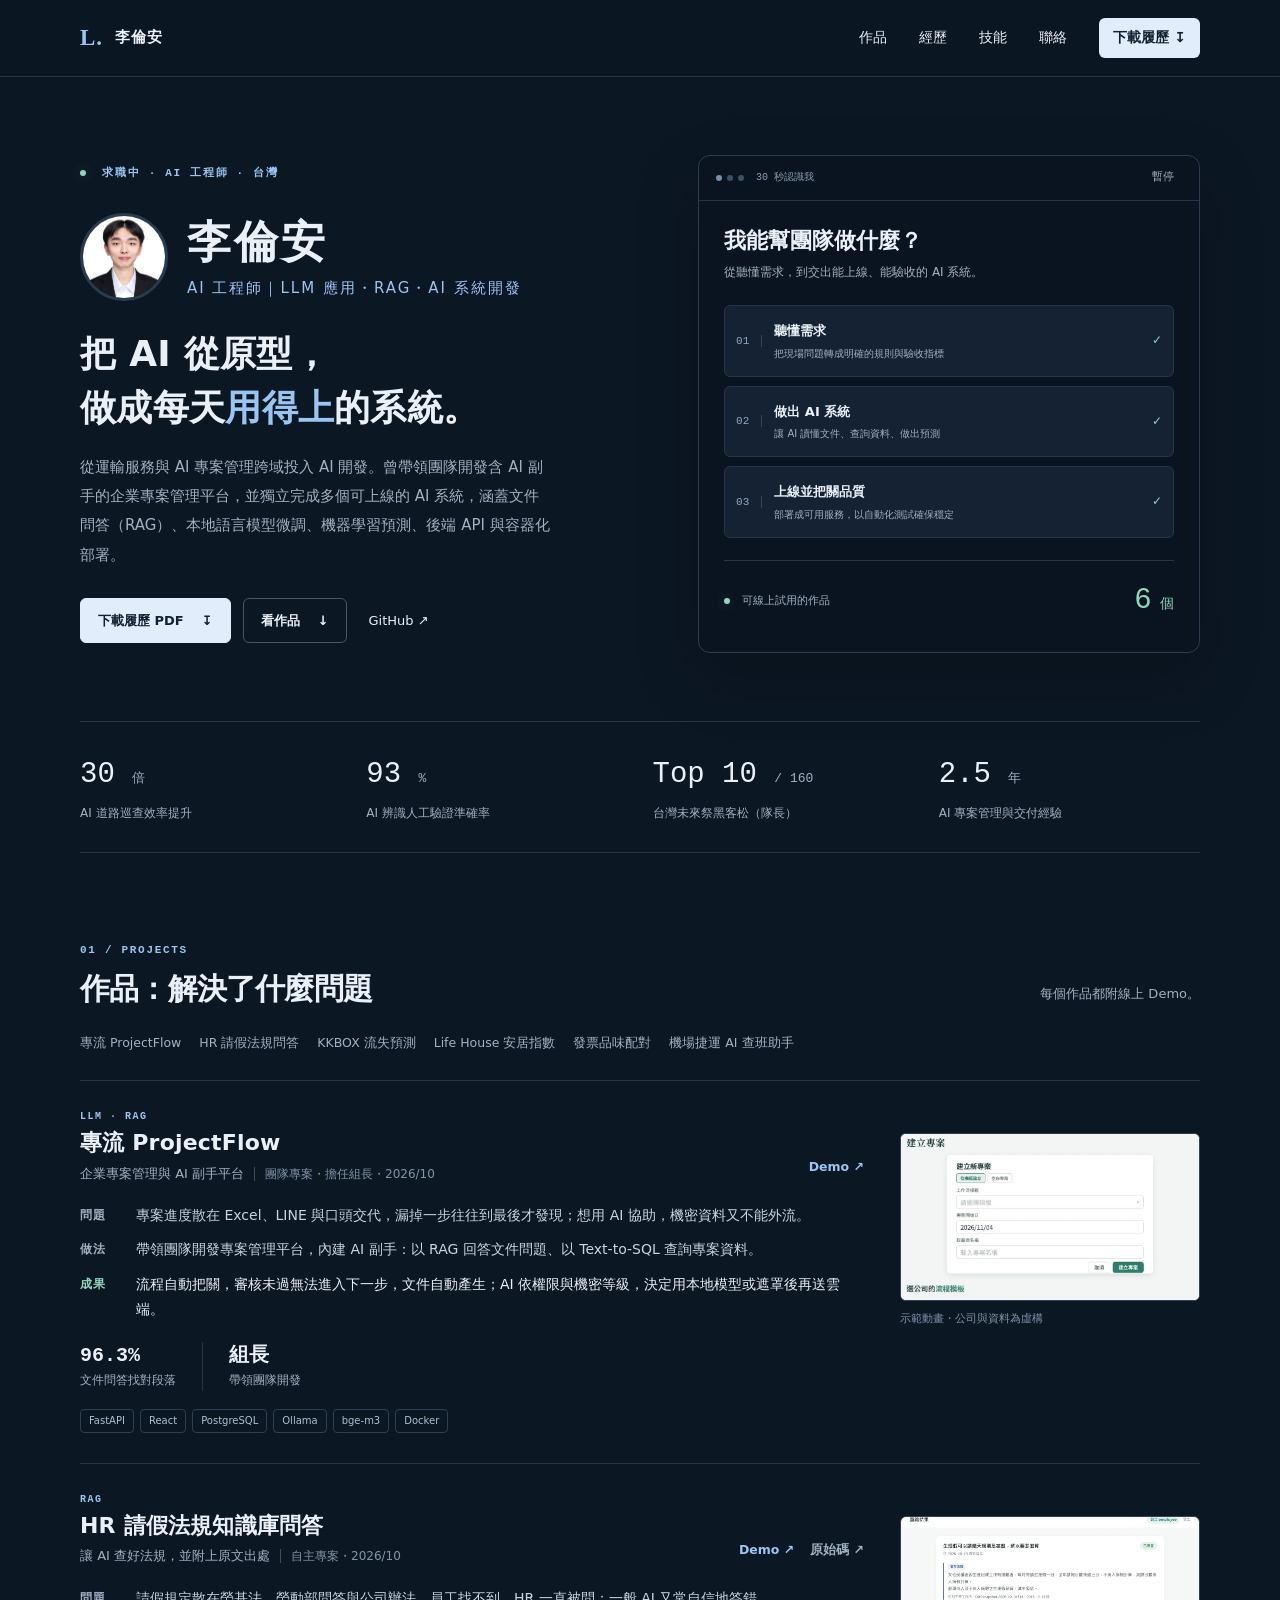
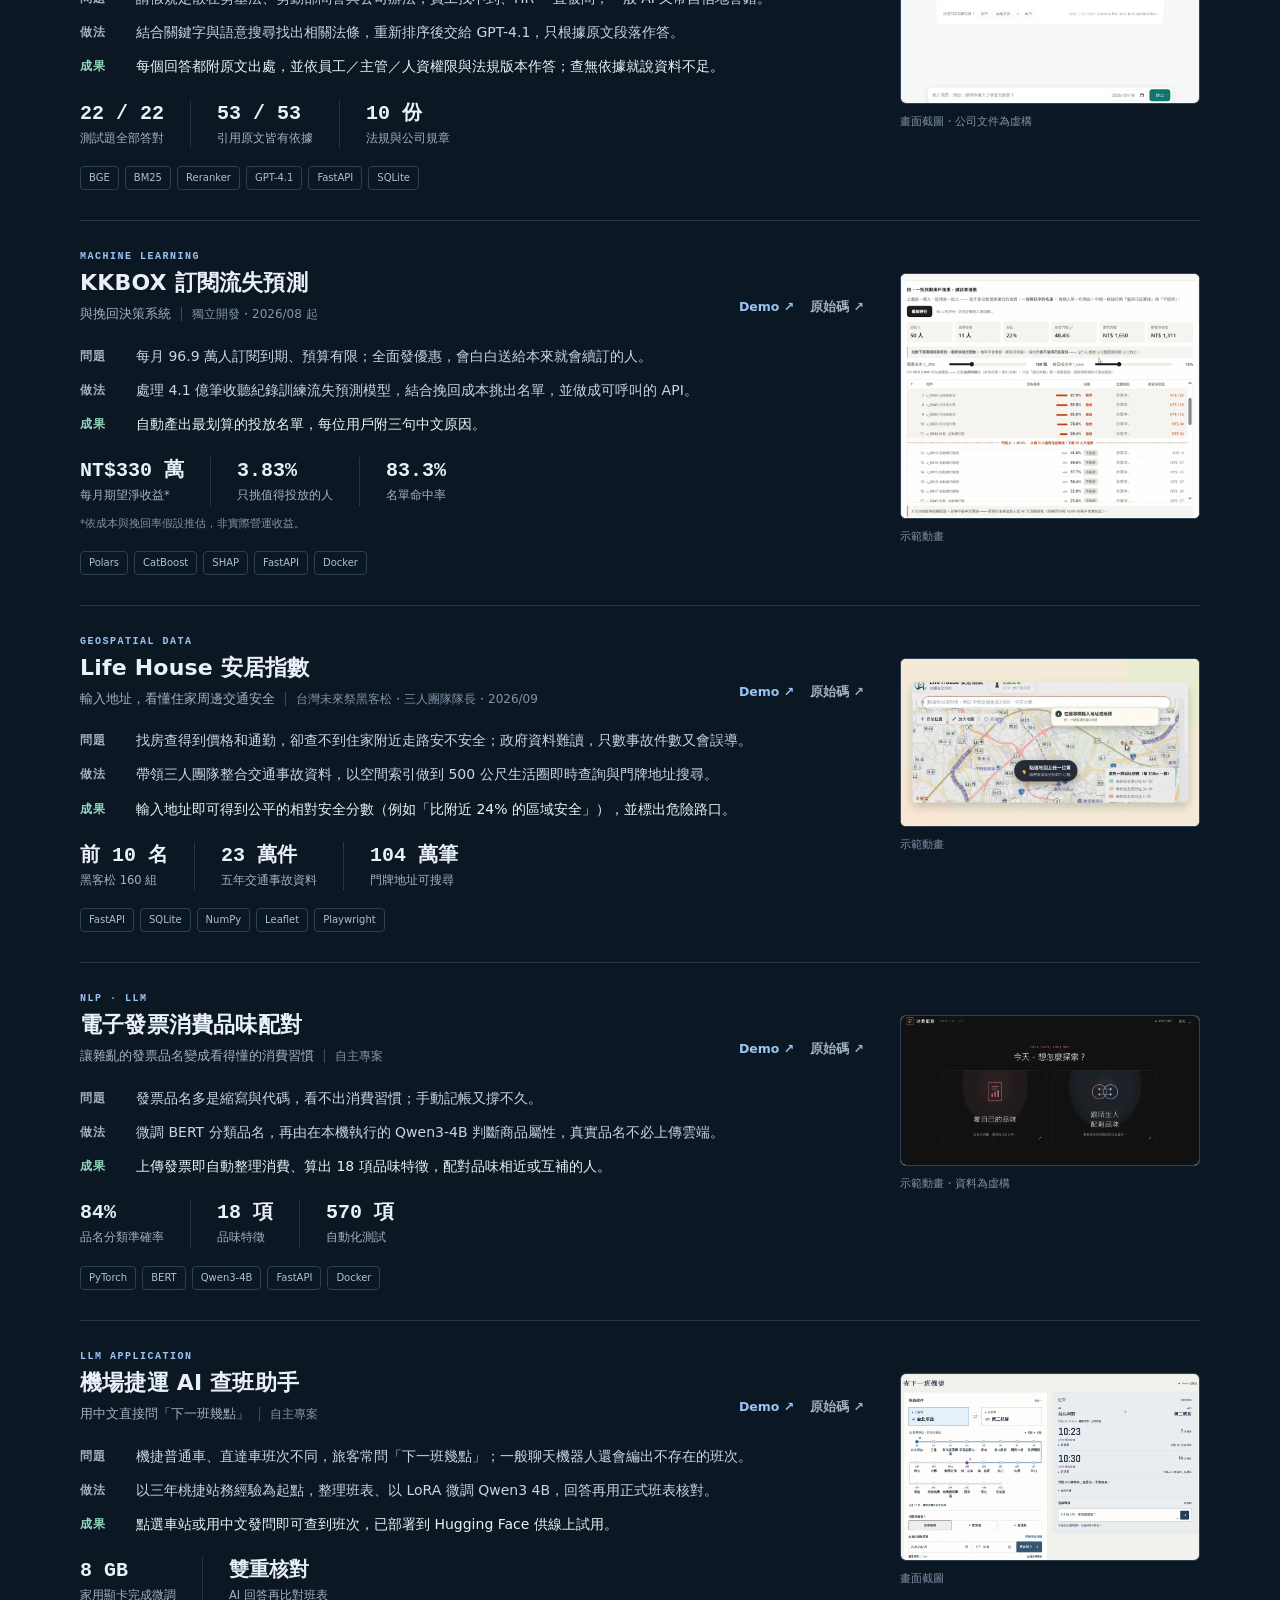
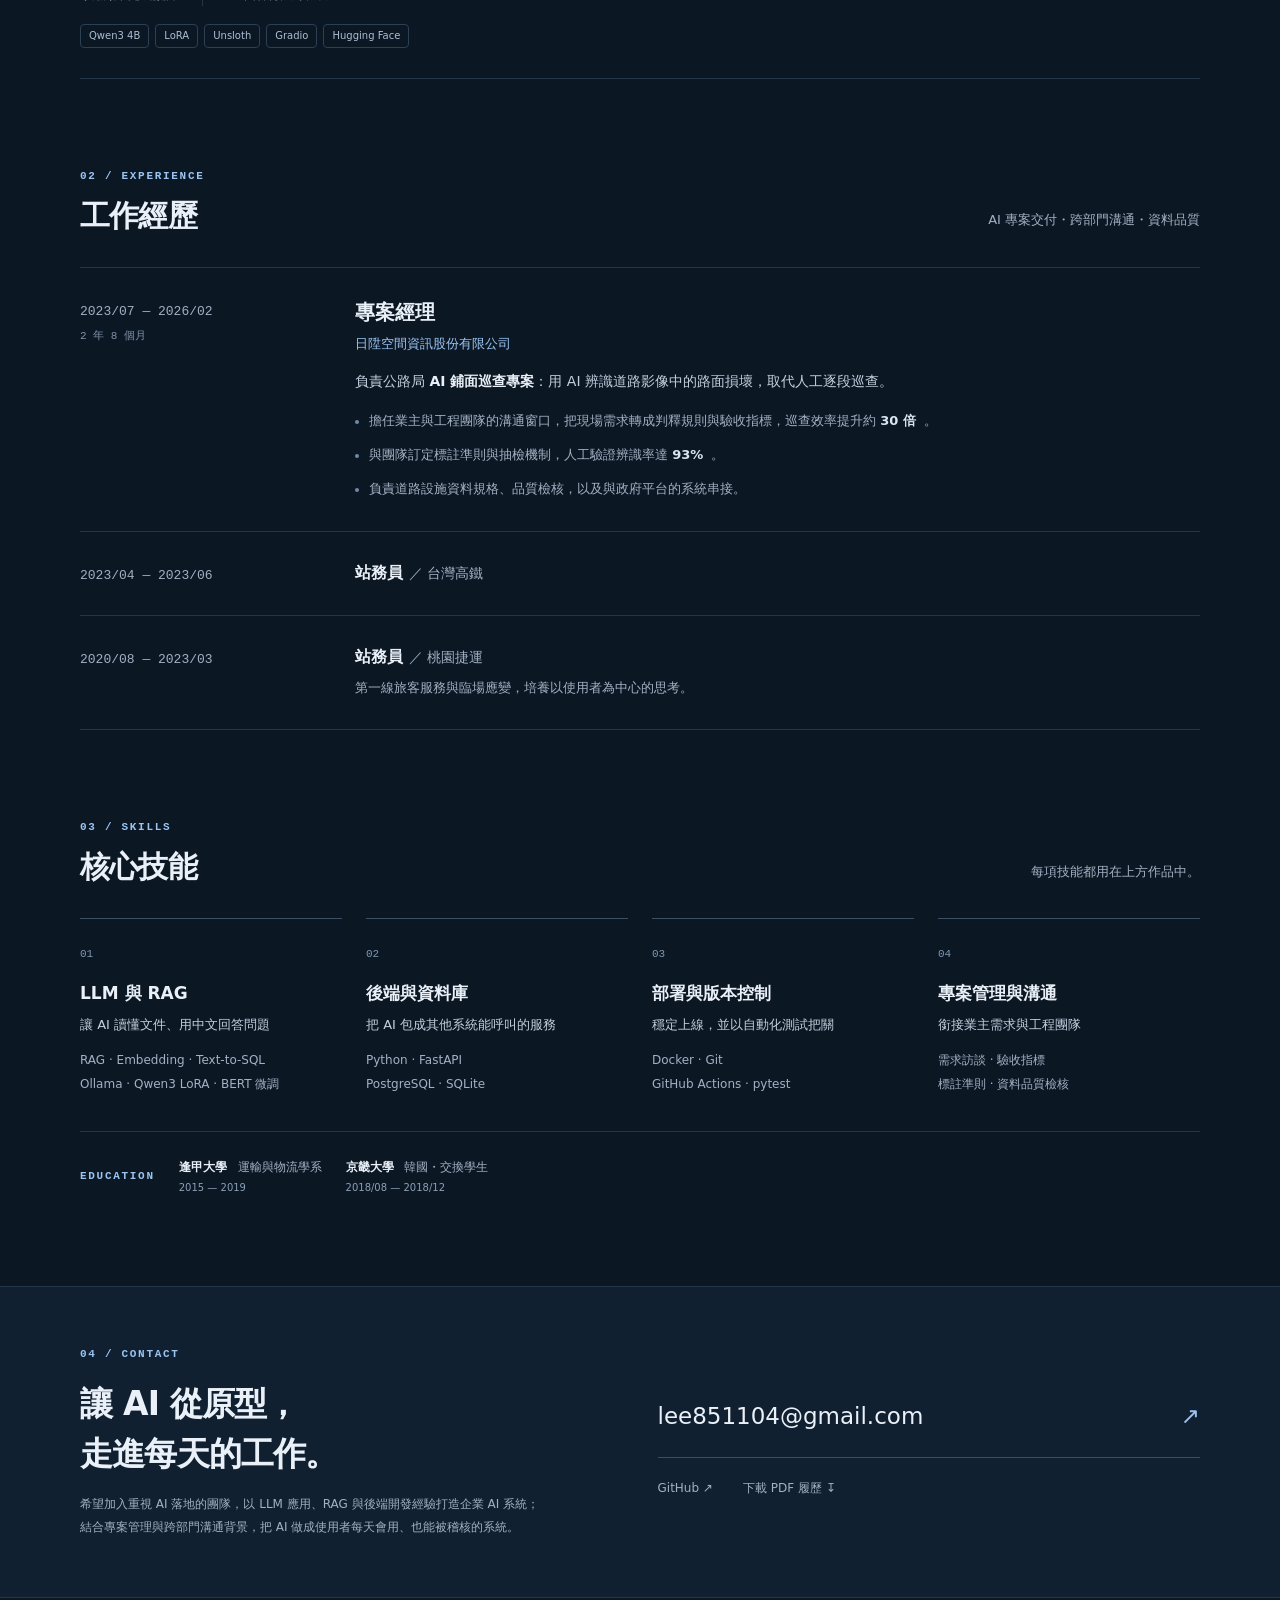
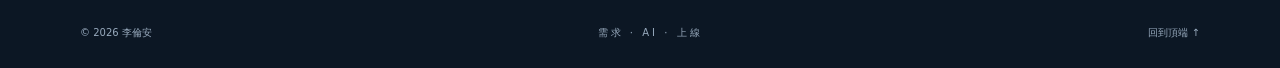
==== commit cf59c6ef: "Simplify project cards and add README demo animations Use one consistent problem / approach / result" ====
--- a/index.html
+++ b/index.html
@@ -54,117 +54,103 @@
 
     <!-- 作品 -->
     <section class="container section" id="projects" aria-labelledby="projects-title">
-      <div class="section-heading"><div><p class="eyebrow">01 / PROJECTS</p><h2 id="projects-title">作品：解決了什麼問題</h2></div><p>點截圖即可開啟線上 Demo。</p></div>
-      <nav class="jump" aria-label="作品快速導覽">
-        <a href="#p-projectflow">專流 ProjectFlow</a><a href="#p-hrrag">HR 請假法規問答</a><a href="#p-kkbox">KKBOX 流失預測</a><a href="#p-lifehouse">Life House 安居指數</a><a href="#p-receipt">發票品味配對</a><a href="#p-tymetro">機捷 AI 查班助手</a>
-      </nav>
-
+      <div class="section-heading"><div><p class="eyebrow">01 / PROJECTS</p><h2 id="projects-title">作品：解決了什麼問題</h2></div><p>每個作品都附線上 Demo。</p></div>
+      <nav class="jump" aria-label="作品快速導覽"><a href="#p-projectflow">專流 ProjectFlow</a><a href="#p-hrrag">HR 請假法規問答</a><a href="#p-kkbox">KKBOX 流失預測</a><a href="#p-lifehouse">Life House 安居指數</a><a href="#p-receipt">發票品味配對</a><a href="#p-tymetro">機場捷運 AI 查班助手</a></nav>
       <article class="case reveal" id="p-projectflow">
-        <div class="case-text">
-          <div class="case-meta"><span class="pill">LLM · RAG</span><span>團隊專案・擔任組長・2026/10</span></div>
-          <h3>專流 ProjectFlow</h3>
-          <p class="case-sub">企業專案管理與 AI 副手平台</p>
-          <p class="hook">專案進度靠 Excel、LINE 和口頭交代，漏掉一步，往往到最後才發現。</p>
-          <dl class="metrics">
-            <div><dt>自動把關</dt><dd>前一步沒審核，下一步就無法開始</dd></div>
-            <div><dt>96.3%</dt><dd>AI 文件問答找對段落的比率（實測）</dd></div>
-            <div><dt>機密不外流</dt><dd>依權限決定用本地模型或遮罩後送雲端</dd></div>
+        <div class="case-main">
+          <header class="case-head">
+            <div><p class="case-cat">LLM · RAG</p><h3>專流 ProjectFlow</h3><p class="case-meta">企業專案管理與 AI 副手平台<span>團隊專案・擔任組長・2026/10</span></p></div>
+            <div class="project-links"><a href="https://node.tailc6151c.ts.net:10000/" target="_blank" rel="noopener noreferrer">Demo ↗</a></div>
+          </header>
+          <dl class="pso">
+            <div><dt>問題</dt><dd>專案進度散在 Excel、LINE 與口頭交代，漏掉一步往往到最後才發現；想用 AI 協助，機密資料又不能外流。</dd></div>
+            <div><dt>做法</dt><dd>帶領團隊開發專案管理平台，內建 AI 副手：以 RAG 回答文件問題、以 Text-to-SQL 查詢專案資料。</dd></div>
+            <div><dt>成果</dt><dd>流程自動把關，審核未過無法進入下一步，文件自動產生；AI 依權限與機密等級，決定用本地模型或遮罩後再送雲端。</dd></div>
           </dl>
-          <div class="ba"><p><span class="ba-tag before">原本</span>到處翻 Excel、LINE，誰負責、做完沒都沒紀錄。</p><p><span class="ba-tag after">現在</span>每個步驟排進流程、沒審核不能往下；文件自動產生，AI 副手回答附出處並提醒延誤風險。</p></div>
-          <p class="how"><strong>我怎麼做：</strong>帶領團隊開發；AI 副手以 RAG 回答文件問題、以 Text-to-SQL 查專案資料，模型在公司電腦上執行。</p>
-          <div class="case-foot"><div class="tags"><span>FastAPI</span><span>React</span><span>PostgreSQL</span><span>Ollama</span><span>bge-m3</span><span>Docker</span></div><div class="project-links"><a href="https://node.tailc6151c.ts.net:10000/" target="_blank" rel="noopener noreferrer">開啟 Demo ↗</a></div></div>
+          <ul class="kpis"><li><strong>96.3%</strong><span>文件問答找對段落</span></li><li><strong>組長</strong><span>帶領團隊開發</span></li></ul>
+          <div class="tags"><span>FastAPI</span><span>React</span><span>PostgreSQL</span><span>Ollama</span><span>bge-m3</span><span>Docker</span></div>
         </div>
-        <a class="case-shot" href="https://node.tailc6151c.ts.net:10000/" target="_blank" rel="noopener noreferrer" aria-label="開啟專流 ProjectFlow Demo"><figure class="browser"><div class="browser-bar" aria-hidden="true"><i></i><i></i><i></i></div><img src="assets/shots/projectflow.webp" width="1120" height="700" loading="lazy" alt="專流 ProjectFlow 畫面：專案看板與右側 AI 專案副手"><figcaption>公司與資料皆為虛構</figcaption></figure></a>
+        <a class="case-thumb" href="https://node.tailc6151c.ts.net:10000/" target="_blank" rel="noopener noreferrer" aria-label="開啟 專流 ProjectFlow Demo"><figure><video class="demo-video" src="assets/demos/projectflow.mp4" poster="assets/demos/projectflow-poster.webp" width="960" height="534" muted loop playsinline preload="none" aria-label="專流 ProjectFlow 示範動畫：用流程模板建立專案"></video><figcaption>示範動畫・公司與資料為虛構</figcaption></figure></a>
       </article>
-
       <article class="case reveal" id="p-hrrag">
-        <div class="case-text">
-          <div class="case-meta"><span class="pill">RAG</span><span>自主專案・2026/10</span></div>
-          <h3>HR 請假法規知識庫問答</h3>
-          <p class="case-sub">讓 AI 查好法規，並附上原文出處</p>
-          <p class="hook">「婚假幾天、有沒有薪水？」員工一直問，HR 一直翻法規。</p>
-          <dl class="metrics">
-            <div><dt>22 / 22</dt><dd>測試題答案全部正確</dd></div>
-            <div><dt>53 / 53</dt><dd>引用的原文段落都有依據</dd></div>
-            <div><dt>10 份</dt><dd>官方法規與公司規章建成知識庫</dd></div>
+        <div class="case-main">
+          <header class="case-head">
+            <div><p class="case-cat">RAG</p><h3>HR 請假法規知識庫問答</h3><p class="case-meta">讓 AI 查好法規，並附上原文出處<span>自主專案・2026/10</span></p></div>
+            <div class="project-links"><a href="https://lee851104.github.io/hr_rag/" target="_blank" rel="noopener noreferrer">Demo ↗</a><a href="https://github.com/lee851104/hr_rag" target="_blank" rel="noopener noreferrer">原始碼 ↗</a></div>
+          </header>
+          <dl class="pso">
+            <div><dt>問題</dt><dd>請假規定散在勞基法、勞動部問答與公司辦法，員工找不到、HR 一直被問；一般 AI 又常自信地答錯。</dd></div>
+            <div><dt>做法</dt><dd>結合關鍵字與語意搜尋找出相關法條，重新排序後交給 GPT-4.1，只根據原文段落作答。</dd></div>
+            <div><dt>成果</dt><dd>每個回答都附原文出處，並依員工／主管／人資權限與法規版本作答；查無依據就說資料不足。</dd></div>
           </dl>
-          <div class="ba"><p><span class="ba-tag before">原本</span>員工問 HR，HR 再翻勞基法、勞動部問答與公司辦法逐條查。</p><p><span class="ba-tag after">現在</span>AI 只根據原文作答並附出處；依員工／主管／人資權限與法規版本回答，查無依據就說資料不足。</p></div>
-          <p class="how"><strong>我怎麼做：</strong>結合關鍵字與語意搜尋找出相關法條，再重新排序挑出最相關段落交給 GPT-4.1 作答，避免 AI 自信地答錯。</p>
-          <div class="case-foot"><div class="tags"><span>BGE</span><span>BM25</span><span>Reranker</span><span>GPT-4.1</span><span>FastAPI</span><span>SQLite</span></div><div class="project-links"><a href="https://lee851104.github.io/hr_rag/" target="_blank" rel="noopener noreferrer">開啟 Demo ↗</a><a href="https://github.com/lee851104/hr_rag" target="_blank" rel="noopener noreferrer">原始碼 ↗</a></div></div>
+          <ul class="kpis"><li><strong>22 / 22</strong><span>測試題全部答對</span></li><li><strong>53 / 53</strong><span>引用原文皆有依據</span></li><li><strong>10 份</strong><span>法規與公司規章</span></li></ul>
+          <div class="tags"><span>BGE</span><span>BM25</span><span>Reranker</span><span>GPT-4.1</span><span>FastAPI</span><span>SQLite</span></div>
         </div>
-        <a class="case-shot" href="https://lee851104.github.io/hr_rag/" target="_blank" rel="noopener noreferrer" aria-label="開啟 HR 請假法規問答 Demo"><figure class="browser"><div class="browser-bar" aria-hidden="true"><i></i><i></i><i></i></div><img src="assets/shots/hrrag.webp" width="1120" height="700" loading="lazy" alt="HR 請假法規問答畫面：回答生理假規定並引用性別平等工作法原文"><figcaption>公司文件為虛構</figcaption></figure></a>
+        <a class="case-thumb" href="https://lee851104.github.io/hr_rag/" target="_blank" rel="noopener noreferrer" aria-label="開啟 HR 請假法規知識庫問答 Demo"><figure><img src="assets/shots/hrrag.webp" width="1120" height="700" loading="lazy" alt="HR 請假法規問答畫面：回答生理假規定並引用法規原文"><figcaption>畫面截圖・公司文件為虛構</figcaption></figure></a>
       </article>
-
       <article class="case reveal" id="p-kkbox">
-        <div class="case-text">
-          <div class="case-meta"><span class="pill">MACHINE LEARNING</span><span>獨立開發・2026/08 起</span></div>
-          <h3>KKBOX 訂閱流失預測</h3>
-          <p class="case-sub">與挽回決策系統</p>
-          <p class="hook">每月 96.9 萬人訂閱到期，預算有限，挽回優惠該發給誰？</p>
-          <dl class="metrics">
-            <div><dt>NT$330 萬</dt><dd>照名單投放的每月期望淨收益*</dd></div>
-            <div><dt>3.83%</dt><dd>只挑出值得投放的人，不亂發</dd></div>
-            <div><dt>83.3%</dt><dd>名單命中率</dd></div>
+        <div class="case-main">
+          <header class="case-head">
+            <div><p class="case-cat">MACHINE LEARNING</p><h3>KKBOX 訂閱流失預測</h3><p class="case-meta">與挽回決策系統<span>獨立開發・2026/08 起</span></p></div>
+            <div class="project-links"><a href="https://lee851104-kkbox-demo.hf.space" target="_blank" rel="noopener noreferrer">Demo ↗</a><a href="https://github.com/lee851104/demo_kkbox" target="_blank" rel="noopener noreferrer">原始碼 ↗</a></div>
+          </header>
+          <dl class="pso">
+            <div><dt>問題</dt><dd>每月 96.9 萬人訂閱到期、預算有限；全面發優惠，會白白送給本來就會續訂的人。</dd></div>
+            <div><dt>做法</dt><dd>處理 4.1 億筆收聽紀錄訓練流失預測模型，結合挽回成本挑出名單，並做成可呼叫的 API。</dd></div>
+            <div><dt>成果</dt><dd>自動產出最划算的投放名單，每位用戶附三句中文原因。</dd></div>
           </dl>
-          <div class="ba"><p><span class="ba-tag before">原本</span>憑感覺挑人或全面發優惠，白白送給本來就會續訂的人。</p><p><span class="ba-tag after">現在</span>自動產出最划算的投放名單，每位用戶附三句中文原因。</p></div>
-          <p class="how"><strong>我怎麼做：</strong>處理 4.1 億筆收聽紀錄訓練流失預測模型，結合挽回成本挑出名單，並做成可呼叫的 API。<span class="note">*依成本與挽回率假設推估，非實際營運收益。</span></p>
-          <div class="case-foot"><div class="tags"><span>Polars</span><span>CatBoost</span><span>SHAP</span><span>FastAPI</span><span>Docker</span></div><div class="project-links"><a href="https://lee851104-kkbox-demo.hf.space" target="_blank" rel="noopener noreferrer">開啟 Demo ↗</a><a href="https://github.com/lee851104/demo_kkbox" target="_blank" rel="noopener noreferrer">原始碼 ↗</a></div></div>
+          <ul class="kpis"><li><strong>NT$330 萬</strong><span>每月期望淨收益*</span></li><li><strong>3.83%</strong><span>只挑值得投放的人</span></li><li><strong>83.3%</strong><span>名單命中率</span></li></ul><p class="note">*依成本與挽回率假設推估，非實際營運收益。</p>
+          <div class="tags"><span>Polars</span><span>CatBoost</span><span>SHAP</span><span>FastAPI</span><span>Docker</span></div>
         </div>
-        <a class="case-shot" href="https://lee851104-kkbox-demo.hf.space" target="_blank" rel="noopener noreferrer" aria-label="開啟 KKBOX 流失預測 Demo"><figure class="browser"><div class="browser-bar" aria-hidden="true"><i></i><i></i><i></i></div><img src="assets/shots/kkbox.webp" width="1120" height="700" loading="lazy" alt="KKBOX 流失預測畫面：調整用戶條件後顯示流失機率 96.5% 與主要原因"></figure></a>
+        <a class="case-thumb" href="https://lee851104-kkbox-demo.hf.space" target="_blank" rel="noopener noreferrer" aria-label="開啟 KKBOX 訂閱流失預測 Demo"><figure><video class="demo-video" src="assets/demos/kkbox.mp4" poster="assets/demos/kkbox-poster.webp" width="960" height="786" muted loop playsinline preload="none" aria-label="KKBOX 流失預測示範動畫：產生挽回投放名單"></video><figcaption>示範動畫</figcaption></figure></a>
       </article>
-
       <article class="case reveal" id="p-lifehouse">
-        <div class="case-text">
-          <div class="case-meta"><span class="pill green">GEOSPATIAL DATA</span><span>黑客松・三人團隊隊長・2026/09</span></div>
-          <h3>Life House 安居指數</h3>
-          <p class="case-sub">輸入地址，看懂住家周邊交通安全</p>
-          <p class="hook">找房查得到價格和通勤，卻查不到住家附近走路安不安全。</p>
-          <dl class="metrics">
-            <div><dt>前 10 名</dt><dd>黑客松 160 組參賽團隊</dd></div>
-            <div><dt>23 萬件</dt><dd>桃園市五年交通事故資料</dd></div>
-            <div><dt>500 公尺</dt><dd>步行生活圈即時分析</dd></div>
+        <div class="case-main">
+          <header class="case-head">
+            <div><p class="case-cat">GEOSPATIAL DATA</p><h3>Life House 安居指數</h3><p class="case-meta">輸入地址，看懂住家周邊交通安全<span>台灣未來祭黑客松・三人團隊隊長・2026/09</span></p></div>
+            <div class="project-links"><a href="https://lee851104-life-house.hf.space/" target="_blank" rel="noopener noreferrer">Demo ↗</a><a href="https://github.com/lee851104/life_house" target="_blank" rel="noopener noreferrer">原始碼 ↗</a></div>
+          </header>
+          <dl class="pso">
+            <div><dt>問題</dt><dd>找房查得到價格和通勤，卻查不到住家附近走路安不安全；政府資料難讀，只數事故件數又會誤導。</dd></div>
+            <div><dt>做法</dt><dd>帶領三人團隊整合交通事故資料，以空間索引做到 500 公尺生活圈即時查詢與門牌地址搜尋。</dd></div>
+            <div><dt>成果</dt><dd>輸入地址即可得到公平的相對安全分數（例如「比附近 24% 的區域安全」），並標出危險路口。</dd></div>
           </dl>
-          <div class="ba"><p><span class="ba-tag before">原本</span>自己翻政府原始資料、數事故件數，市區永遠看起來最危險。</p><p><span class="ba-tag after">現在</span>輸入地址就得到公平的相對安全分數（例如「比附近 24% 的區域安全」），並標出危險路口。</p></div>
-          <p class="how"><strong>我怎麼做：</strong>帶領三人團隊整合事故資料，以空間索引做到即時查詢，並支援 104 萬筆門牌地址搜尋。</p>
-          <div class="case-foot"><div class="tags"><span>FastAPI</span><span>SQLite</span><span>NumPy</span><span>Leaflet</span><span>Playwright</span></div><div class="project-links"><a href="https://lee851104-life-house.hf.space/" target="_blank" rel="noopener noreferrer">開啟 Demo ↗</a><a href="https://github.com/lee851104/life_house" target="_blank" rel="noopener noreferrer">原始碼 ↗</a></div></div>
+          <ul class="kpis"><li><strong>前 10 名</strong><span>黑客松 160 組</span></li><li><strong>23 萬件</strong><span>五年交通事故資料</span></li><li><strong>104 萬筆</strong><span>門牌地址可搜尋</span></li></ul>
+          <div class="tags"><span>FastAPI</span><span>SQLite</span><span>NumPy</span><span>Leaflet</span><span>Playwright</span></div>
         </div>
-        <a class="case-shot" href="https://lee851104-life-house.hf.space/" target="_blank" rel="noopener noreferrer" aria-label="開啟 Life House 安居指數 Demo"><figure class="browser"><div class="browser-bar" aria-hidden="true"><i></i><i></i><i></i></div><img src="assets/shots/lifehouse.webp" width="1120" height="626" loading="lazy" alt="Life House 畫面：中壢地區事故熱點地圖與「比附近 24% 的區域安全」分數"></figure></a>
+        <a class="case-thumb" href="https://lee851104-life-house.hf.space/" target="_blank" rel="noopener noreferrer" aria-label="開啟 Life House 安居指數 Demo"><figure><video class="demo-video" src="assets/demos/lifehouse.mp4" poster="assets/demos/lifehouse-poster.webp" width="960" height="540" muted loop playsinline preload="none" aria-label="Life House 示範動畫：輸入地址查詢周邊事故熱點"></video><figcaption>示範動畫</figcaption></figure></a>
       </article>
-
       <article class="case reveal" id="p-receipt">
-        <div class="case-text">
-          <div class="case-meta"><span class="pill">NLP · LLM</span><span>自主專案</span></div>
-          <h3>電子發票消費品味配對</h3>
-          <p class="case-sub">讓雜亂的發票品名變成看得懂的消費習慣</p>
-          <p class="hook">記帳撐不久、自我介紹又會美化，用發票認識一個人的真實品味。</p>
-          <dl class="metrics">
-            <div><dt>84%</dt><dd>發票品名自動分類準確率（10 類）</dd></div>
-            <div><dt>18 項</dt><dd>從實際消費算出的品味特徵</dd></div>
-            <div><dt>570 項</dt><dd>自動化測試把關品質</dd></div>
+        <div class="case-main">
+          <header class="case-head">
+            <div><p class="case-cat">NLP · LLM</p><h3>電子發票消費品味配對</h3><p class="case-meta">讓雜亂的發票品名變成看得懂的消費習慣<span>自主專案</span></p></div>
+            <div class="project-links"><a href="https://metro01964.github.io/receipt_embedding/demo/" target="_blank" rel="noopener noreferrer">Demo ↗</a><a href="https://github.com/metro01964/receipt_embedding" target="_blank" rel="noopener noreferrer">原始碼 ↗</a></div>
+          </header>
+          <dl class="pso">
+            <div><dt>問題</dt><dd>發票品名多是縮寫與代碼，看不出消費習慣；手動記帳又撐不久。</dd></div>
+            <div><dt>做法</dt><dd>微調 BERT 分類品名，再由在本機執行的 Qwen3-4B 判斷商品屬性，真實品名不必上傳雲端。</dd></div>
+            <div><dt>成果</dt><dd>上傳發票即自動整理消費、算出 18 項品味特徵，配對品味相近或互補的人。</dd></div>
           </dl>
-          <div class="ba"><p><span class="ba-tag before">原本</span>手動記帳，靠自我介紹認識人。</p><p><span class="ba-tag after">現在</span>上傳發票自動整理消費，用真實消費配對品味相近或互補的人。</p></div>
-          <p class="how"><strong>我怎麼做：</strong>微調 BERT 分類品名，再用在本機執行的 Qwen3-4B 判斷商品屬性，真實品名不必上傳雲端。</p>
-          <div class="case-foot"><div class="tags"><span>PyTorch</span><span>BERT</span><span>Qwen3-4B</span><span>FastAPI</span><span>Docker</span></div><div class="project-links"><a href="https://metro01964.github.io/receipt_embedding/demo/" target="_blank" rel="noopener noreferrer">開啟 Demo ↗</a><a href="https://github.com/metro01964/receipt_embedding" target="_blank" rel="noopener noreferrer">原始碼 ↗</a></div></div>
+          <ul class="kpis"><li><strong>84%</strong><span>品名分類準確率</span></li><li><strong>18 項</strong><span>品味特徵</span></li><li><strong>570 項</strong><span>自動化測試</span></li></ul>
+          <div class="tags"><span>PyTorch</span><span>BERT</span><span>Qwen3-4B</span><span>FastAPI</span><span>Docker</span></div>
         </div>
-        <a class="case-shot" href="https://metro01964.github.io/receipt_embedding/demo/" target="_blank" rel="noopener noreferrer" aria-label="開啟發票品味配對 Demo"><figure class="browser"><div class="browser-bar" aria-hidden="true"><i></i><i></i><i></i></div><img src="assets/shots/receipt.webp" width="1120" height="700" loading="lazy" alt="發票品味配對畫面：兩人逐項對照消費品味，相似度 97%"><figcaption>示範資料皆為虛構</figcaption></figure></a>
+        <a class="case-thumb" href="https://metro01964.github.io/receipt_embedding/demo/" target="_blank" rel="noopener noreferrer" aria-label="開啟 電子發票消費品味配對 Demo"><figure><video class="demo-video" src="assets/demos/receipt.mp4" poster="assets/demos/receipt-poster.webp" width="960" height="480" muted loop playsinline preload="none" aria-label="發票品味配對示範動畫：消費回顧與品味配對"></video><figcaption>示範動畫・資料為虛構</figcaption></figure></a>
       </article>
-
       <article class="case reveal" id="p-tymetro">
-        <div class="case-text">
-          <div class="case-meta"><span class="pill green">LLM APPLICATION</span><span>自主專案</span></div>
-          <h3>機場捷運 AI 查班助手</h3>
-          <p class="case-sub">用中文直接問「下一班幾點」</p>
-          <p class="hook">當了三年桃捷站務員，每天都被問「下一班幾點、該搭哪一班」。</p>
-          <dl class="metrics">
-            <div><dt>自己訓練</dt><dd>用整理好的班表微調中文 AI 模型</dd></div>
-            <div><dt>8 GB</dt><dd>一張家用顯示卡就完成訓練</dd></div>
-            <div><dt>雙重核對</dt><dd>AI 的回答再用正式班表檢查</dd></div>
+        <div class="case-main">
+          <header class="case-head">
+            <div><p class="case-cat">LLM APPLICATION</p><h3>機場捷運 AI 查班助手</h3><p class="case-meta">用中文直接問「下一班幾點」<span>自主專案</span></p></div>
+            <div class="project-links"><a href="https://lee851104-tymetro-bot.hf.space/" target="_blank" rel="noopener noreferrer">Demo ↗</a><a href="https://github.com/lee851104/tymetro_bot" target="_blank" rel="noopener noreferrer">原始碼 ↗</a></div>
+          </header>
+          <dl class="pso">
+            <div><dt>問題</dt><dd>機捷普通車、直達車班次不同，旅客常問「下一班幾點」；一般聊天機器人還會編出不存在的班次。</dd></div>
+            <div><dt>做法</dt><dd>以三年桃捷站務經驗為起點，整理班表、以 LoRA 微調 Qwen3 4B，回答再用正式班表核對。</dd></div>
+            <div><dt>成果</dt><dd>點選車站或用中文發問即可查到班次，已部署到 Hugging Face 供線上試用。</dd></div>
           </dl>
-          <div class="ba"><p><span class="ba-tag before">原本</span>翻班表、自己對照時間和車種；一般聊天機器人還會編出不存在的班次。</p><p><span class="ba-tag after">現在</span>點選車站或用中文發問就有答案，並以正式班表核對，避免 AI 亂答。</p></div>
-          <p class="how"><strong>我怎麼做：</strong>整理機捷班表，以 LoRA 微調 Qwen3 4B，用 Gradio 做成網頁並部署到 Hugging Face。</p>
-          <div class="case-foot"><div class="tags"><span>Qwen3 4B</span><span>LoRA</span><span>Unsloth</span><span>Gradio</span><span>Hugging Face</span></div><div class="project-links"><a href="https://lee851104-tymetro-bot.hf.space/" target="_blank" rel="noopener noreferrer">開啟 Demo ↗</a><a href="https://github.com/lee851104/tymetro_bot" target="_blank" rel="noopener noreferrer">原始碼 ↗</a></div></div>
+          <ul class="kpis"><li><strong>8 GB</strong><span>家用顯卡完成微調</span></li><li><strong>雙重核對</strong><span>AI 回答再比對班表</span></li></ul>
+          <div class="tags"><span>Qwen3 4B</span><span>LoRA</span><span>Unsloth</span><span>Gradio</span><span>Hugging Face</span></div>
         </div>
-        <a class="case-shot" href="https://lee851104-tymetro-bot.hf.space/" target="_blank" rel="noopener noreferrer" aria-label="開啟機捷 AI 查班助手 Demo"><figure class="browser"><div class="browser-bar" aria-hidden="true"><i></i><i></i><i></i></div><img src="assets/shots/tymetro.webp" width="1120" height="700" loading="lazy" alt="機捷查班助手畫面：選擇台北車站到第二航廈，顯示下一班 10:23 與 10:30"></figure></a>
+        <a class="case-thumb" href="https://lee851104-tymetro-bot.hf.space/" target="_blank" rel="noopener noreferrer" aria-label="開啟 機場捷運 AI 查班助手 Demo"><figure><img src="assets/shots/tymetro.webp" width="1120" height="700" loading="lazy" alt="機捷查班助手畫面：選擇起訖站並顯示下一班車"><figcaption>畫面截圖</figcaption></figure></a>
       </article>
     </section>
 
--- a/styles.css
+++ b/styles.css
@@ -1 +1 @@
-:root{color-scheme:dark;--bg:#0c1724;--panel:#122132;--text:#eaf0f7;--muted:#a2b1c2;--line:#253548;--accent:#9ac5f3;--green:#91d5bd;font-family:Inter,"Noto Sans TC","Microsoft JhengHei",system-ui,sans-serif}*{box-sizing:border-box}html{scroll-behavior:smooth;scroll-padding-top:100px}body{margin:0;background:var(--bg);color:var(--text);font-size:15px;line-height:1.8}a{color:inherit;text-decoration:none}a,button{touch-action:manipulation}a:focus-visible,button:focus-visible{outline:3px solid var(--accent);outline-offset:5px}a:hover{color:var(--accent)}button{font:inherit}h1,h2,h3,p{margin:0}h1,h2,h3{line-height:1.4}h2{font-size:30px;letter-spacing:-.8px}h3{font-size:23px}.container{max-width:1120px;width:calc(100% - 80px);margin-inline:auto}.skip{position:fixed;top:-80px;left:20px;background:var(--text);color:var(--bg);padding:12px;z-index:20}.skip:focus{top:12px}.site-header{position:sticky;top:0;z-index:10;background:#0c1724f2;backdrop-filter:blur(14px);border-bottom:1px solid var(--line)}nav{display:flex;align-items:center;justify-content:space-between;height:76px}.brand{display:flex;align-items:center;gap:12px;font-weight:700;letter-spacing:1px}.brand-mark{font-size:23px;color:var(--accent);font-family:Georgia,serif}.nav-links{display:flex;gap:32px;font-size:14px}.nav-links a{padding-block:10px}.hero{display:grid;grid-template-columns:1.1fr 1fr;gap:66px;align-items:center;padding-top:78px;padding-bottom:68px}.eyebrow{font-family:ui-monospace,Consolas,monospace;font-size:11px;font-weight:600;letter-spacing:1.7px;color:var(--accent)}.status-dot{display:inline-block;width:6px;height:6px;border-radius:50%;background:var(--green);margin-right:8px;box-shadow:0 0 12px #91d5bd45}.identity{display:flex;gap:19px;align-items:center;margin-top:27px}.identity img{object-fit:cover;object-position:50% 30%;border-radius:50%;border:3px solid #283c50}.identity h1{font-size:44px;font-weight:800;letter-spacing:3px}.job-title{font-size:15px;color:var(--accent);margin-top:2px;letter-spacing:2px}.hero-line{font-size:36px;line-height:1.5;font-weight:650;letter-spacing:.3px;margin-top:25px}.hero-line span{color:var(--accent)}.intro-copy{color:var(--muted);margin-top:18px;font-size:15px;line-height:1.95;max-width:470px}.actions{display:flex;align-items:center;gap:12px;flex-wrap:wrap;margin-top:28px}.button{display:inline-flex;align-items:center;justify-content:center;gap:18px;border:1px solid #465568;border-radius:6px;padding:10px 17px;font-size:13px;font-weight:700;transition:background .2s,transform .2s}.button:hover{background:#20354b;transform:translateY(-2px)}.button.primary{background:#e1edfa;color:#122132;border-color:#e1edfa}.button.primary:hover{background:var(--accent)}.text-link{font-size:13px;padding:10px}.pipeline{border:1px solid #2a3c51;border-radius:12px;background:#0a1420;box-shadow:0 24px 65px #0003;overflow:hidden;position:relative}.window-bar{height:45px;display:flex;gap:12px;align-items:center;padding:0 17px;border-bottom:1px solid var(--line);color:#8b9eb3;font-family:ui-monospace,Consolas,monospace;font-size:10px}.window-dots{display:flex;gap:5px}.window-dots i{width:6px;height:6px;border-radius:50%;background:#3c5066}.window-dots i:first-child{background:#7590ad}.window-bar button{margin-left:auto;border:0;background:transparent;color:var(--muted);font-size:11px;cursor:pointer;min-height:38px;padding-inline:8px}.pipeline-body{padding:25px}.pipeline h3{font-size:22px}.pipeline-caption{font-size:12px;color:var(--muted);margin-top:5px}.steps{list-style:none;padding:0;margin:22px 0;display:grid;gap:9px}.steps li{display:flex;align-items:center;gap:12px;padding:13px 11px;border:1px solid #263547;border-radius:6px;background:#142234;animation:step-glow 12s infinite;animation-delay:calc(var(--step)*3s)}.step-number{font:11px ui-monospace,Consolas,monospace;color:#8da8c3;border-right:1px solid #344358;padding-right:12px}.steps strong{display:block;font-size:13px;font-weight:600}.steps small{display:block;font-size:10px;color:var(--muted);margin-top:2px}.step-check{margin-left:auto;color:var(--green);font-size:12px}.pipeline-result{display:flex;align-items:center;justify-content:space-between;border-top:1px solid var(--line);padding-top:14px;font-size:11px;color:var(--muted)}.pipeline-result strong{font-size:29px;font-weight:500;color:var(--green);font-family:ui-monospace,Consolas,monospace}.pipeline-result small{font-size:14px}.paused .steps li{animation-play-state:paused}0%,25%{border-color:#6d9ac2;background:#1b3045;box-shadow:inset 3px 0 #9ac5f3}35%,100%{border-color:#263547;background:#142234;box-shadow:inset 0 0 transparent}.highlights{border-block:1px solid var(--line);display:grid;grid-template-columns:repeat(4,1fr);padding-block:27px;gap:25px}.highlights strong{font-family:ui-monospace,Consolas,monospace;font-size:29px;font-weight:500}.highlights strong span{font-size:13px;color:var(--muted)}.highlights p{font-size:12px;color:var(--muted);margin-top:2px}.section{padding-top:88px}.section-heading{display:flex;align-items:flex-end;justify-content:space-between;gap:20px;margin-bottom:30px}.section-heading h2{margin-top:8px}.section-heading>p{font-size:13px;color:var(--muted);margin-bottom:5px}.details{list-style:none;padding:0;margin:24px 0;color:var(--muted);font-size:13px}.details li{position:relative;padding-left:14px;margin-top:9px;line-height:1.9}.details li:before{content:"";width:4px;height:4px;background:#6e8ba8;position:absolute;left:0;top:11px;border-radius:50%}.details strong{color:#dbe5ef;font-weight:600;margin-right:8px}.tags{display:flex;gap:6px;flex-wrap:wrap}.tags span{color:#acbfd3;border:1px solid #2c4054;border-radius:4px;font-size:10px;padding:2px 8px}.project-links{display:flex;gap:25px;margin-top:25px;font-size:12px;font-weight:600}.timeline{border-top:1px solid var(--line)}.experience-row{display:grid;grid-template-columns:240px 1fr;gap:35px;padding:30px 0;border-bottom:1px solid var(--line)}.date{font:13px ui-monospace,Consolas,monospace;color:var(--muted);padding-top:6px}.date span{display:block;font-family:inherit;font-size:11px;color:#8193a9;margin-top:9px}.experience-row h3{font-size:20px}.company{color:var(--accent);font-size:13px;margin-top:6px}.experience-row .details{margin:15px 0 0}.compact h3{font-size:16px}.compact h3 span{font-size:14px;font-weight:400;color:var(--muted)}.compact p{font-size:13px;margin-top:8px;color:var(--muted)}.skills-grid{display:grid;grid-template-columns:repeat(4,1fr);gap:24px}.skills-grid article{border-top:1px solid #3c5066;padding-top:20px}.skills-grid article>span{font:11px ui-monospace,monospace;color:#7e98b3}.skills-grid h3{font-size:17px;margin-top:16px}.skills-grid p{font-size:12px;color:var(--muted);line-height:2;margin-top:12px}.education{margin-top:35px;padding:25px 0;border-top:1px solid var(--line);display:flex;gap:24px;align-items:center;flex-wrap:wrap}.education p{font-size:12px;color:var(--muted)}.education strong{color:var(--text);margin-right:7px}.education p span{display:block;font-size:10px;color:#8ba0b5}.contact-wrap{margin-top:64px;border-block:1px solid var(--line);background:#102031}.contact{display:grid;grid-template-columns:1fr 1fr;gap:35px;align-items:center;padding-block:58px}.contact h2{font-size:33px;margin-top:15px;line-height:1.5}.contact p:not(.eyebrow){color:var(--muted);font-size:12px;margin-top:15px}.contact-links .email-link{display:flex;gap:20px;align-items:center;justify-content:space-between;padding:12px 0 20px;border-bottom:1px solid #3a4e62;font-size:clamp(14px,2vw,23px)}.email-link span{color:var(--accent)}.contact-links>div{display:flex;gap:30px;font-size:12px;color:var(--muted);margin-top:20px}footer{display:flex;align-items:center;justify-content:space-between;padding-block:26px;font-size:10px;color:#97a9bc}footer>span:nth-child(2){letter-spacing:3px}@media(min-width:1400px){.hero{padding-top:95px;padding-bottom:80px}}@media(max-width:1000px){.hero{gap:30px}.container{width:calc(100% - 48px)}.hero-line{font-size:30px}.skills-grid{grid-template-columns:repeat(2,1fr)}.window-bar{gap:8px}.window-bar>span{font-size:9px}.pipeline-body{padding:20px}}@media(max-width:740px){html{scroll-padding-top:85px}.container{width:calc(100% - 40px)}nav{height:66px}.nav-links{gap:18px;font-size:12px}.brand{gap:7px;font-size:13px}.brand-mark{font-size:20px}.hero{grid-template-columns:1fr;padding-top:40px;padding-bottom:40px;gap:34px}.hero>.intro>.eyebrow{font-size:9px;letter-spacing:1px}.identity h1{font-size:39px}.hero-line{font-size:27px;margin-top:23px}.intro-copy{max-width:none}.pipeline{width:100%}.pipeline-body{padding:23px}.highlights{grid-template-columns:1fr 1fr;gap:24px}.highlights strong{font-size:25px}.section{padding-top:58px}.section-heading{display:block;margin-bottom:22px}.section-heading>p{margin-top:12px;font-size:12px}.section-heading h2{font-size:27px}.experience-row{grid-template-columns:1fr;gap:14px;padding-block:25px}.date{font-size:12px}.date span{display:none}.skills-grid{gap:27px 15px}.skills-grid p{font-size:11px}.education{display:grid;gap:17px}.contact{grid-template-columns:1fr;padding-block:40px;gap:25px}.contact h2{font-size:29px}.contact-links .email-link{font-size:20px}.contact-wrap{margin-top:35px}footer>span:nth-child(2){display:none}}@media(prefers-reduced-motion:reduce){html{scroll-behavior:auto}*,*:before,*:after{animation:none!important;transition:none!important}}.pill{color:var(--accent);font-size:9px;letter-spacing:1px;padding:3px 8px;border:1px solid #3c526c;border-radius:3px}.pill.green{color:var(--green);border-color:#35574f}.project-links{display:flex;gap:22px;font-size:12px;font-weight:600}.project-links a:first-child{color:var(--accent)}.plain{color:#c3d0de;font-size:14px;margin-top:14px}.plain strong{color:var(--text)}.skill-plain{color:#c3d0de!important;font-size:13px!important;line-height:1.7!important;margin-top:8px!important}.contact p:not(.eyebrow){max-width:460px;line-height:1.9}@media(max-width:740px){.highlights{grid-template-columns:1fr 1fr}.nav-links{gap:16px}}.nav-links{align-items:center}.nav-cta{background:#e1edfa;color:#122132!important;border-radius:6px;padding:7px 14px!important;font-weight:700;white-space:nowrap}.nav-cta:hover{background:var(--accent)}@media(max-width:740px){.nav-links{gap:12px}.nav-links a[href="#skills"]{display:none}.nav-cta{padding:6px 10px!important}}.job-title{text-wrap:balance}.jump{display:flex;flex-wrap:wrap;gap:8px;margin:-6px 0 26px;height:auto;justify-content:flex-start}.jump a{font-size:12px;color:#c3d0de;border:1px solid #2c4054;border-radius:999px;padding:5px 13px;background:#101e2d;transition:border-color .2s,color .2s}.jump a:hover{border-color:var(--accent);color:var(--accent)}.case{display:grid;grid-template-columns:1.08fr 1fr;border:1px solid var(--line);background:var(--panel);border-radius:14px;margin-bottom:26px;overflow:hidden;scroll-margin-top:96px}.case:nth-of-type(even) .case-shot{order:-1;border-left:0;border-right:1px solid var(--line)}.case-text{padding:32px 34px;display:flex;flex-direction:column}.case-meta{display:flex;flex-wrap:wrap;align-items:center;gap:12px;font-size:11px;color:var(--muted);margin-bottom:12px}.case h3{font-size:25px;letter-spacing:.3px}.case-sub{color:var(--muted);font-size:13px;margin-top:2px}.hook{margin-top:16px;font-size:16px;line-height:1.75;color:var(--text);font-weight:600;padding-left:14px;border-left:3px solid var(--accent)}.metrics{display:grid;grid-template-columns:repeat(3,1fr);gap:10px;margin:20px 0 0}.metrics div{background:#0f1c2b;border:1px solid #233447;border-radius:8px;padding:12px 12px 11px}.metrics dt{font:600 18px ui-monospace,Consolas,"Microsoft JhengHei",monospace;color:var(--green);line-height:1.35;white-space:nowrap}.metrics dd{margin:5px 0 0;font-size:11px;line-height:1.55;color:var(--muted)}.ba{margin-top:18px;display:grid;gap:8px}.ba p{font-size:13.5px;line-height:1.8;color:#c3d0de;display:flex;gap:10px;align-items:baseline}.ba-tag{flex:none;font-size:11px;font-weight:700;border-radius:4px;padding:1px 8px}.ba-tag.before{color:#c9a7a7;background:#3a242b;}.ba-tag.after{color:#0d2a24;background:var(--green)}.ba p:first-child{color:var(--muted)}.how{margin-top:14px;font-size:12.5px;line-height:1.85;color:var(--muted)}.how strong{color:#dbe5ef;font-weight:600}.note{display:block;font-size:10.5px;color:#8193a9;margin-top:4px}.case-foot{margin-top:auto;padding-top:20px;display:flex;justify-content:space-between;align-items:center;gap:14px;flex-wrap:wrap}.project-links{display:flex;gap:20px;font-size:12px;font-weight:700;white-space:nowrap}.project-links a:first-child{color:var(--accent)}.case-shot{display:flex;align-items:center;justify-content:center;padding:30px 28px;border-left:1px solid var(--line);background:radial-gradient(120% 90% at 50% 40%,#1c3550 0%,#0d1a28 70%)}.browser{margin:0;width:100%;border-radius:9px;overflow:hidden;background:#fff;box-shadow:0 22px 50px #0008,0 0 0 1px #ffffff14;transform:perspective(1200px) rotateY(-4deg) rotateX(2deg);transition:transform .45s ease,box-shadow .45s ease;position:relative}.case:nth-of-type(even) .browser{transform:perspective(1200px) rotateY(4deg) rotateX(2deg)}.case-shot:hover .browser,.case-shot:focus-visible .browser{transform:none;box-shadow:0 28px 60px #000a,0 0 0 2px var(--accent)}.browser-bar{height:22px;background:#e9edf2;display:flex;gap:5px;align-items:center;padding:0 10px}.browser-bar i{width:7px;height:7px;border-radius:50%;background:#c4ccd6}.browser-bar i:first-child{background:#f08b7c}.browser-bar i:nth-child(2){background:#f2c66d}.browser-bar i:nth-child(3){background:#8bcf8a}.browser img{display:block;width:100%;height:auto;aspect-ratio:16/10;object-fit:cover}.browser figcaption{position:absolute;right:8px;bottom:8px;font-size:10px;color:#fff;background:#0c1724c0;border-radius:4px;padding:1px 7px}.js .reveal{opacity:0;transform:translateY(26px);transition:opacity .5s ease,transform .5s ease}.js .reveal.in{opacity:1;transform:none}@media(max-width:1000px){.case{grid-template-columns:1fr}.case-shot,.case:nth-of-type(even) .case-shot{order:-1;border:0;border-bottom:1px solid var(--line);padding:24px 28px}.browser,.case:nth-of-type(even) .browser{transform:none;max-width:640px}}@media(max-width:740px){.case-text{padding:22px 20px}.case h3{font-size:21px}.hook{font-size:15px}.metrics{grid-template-columns:1fr;gap:8px}.metrics div{display:flex;align-items:baseline;gap:12px;padding:9px 12px}.metrics dd{margin:0}.metrics dt{min-width:86px;font-size:16px}.case-shot,.case:nth-of-type(even) .case-shot{padding:18px 16px}.jump{flex-wrap:nowrap;overflow-x:auto;margin-inline:-20px;padding:0 20px 4px;scrollbar-width:none}.jump a{white-space:nowrap}}@media(prefers-reduced-motion:reduce){.js .reveal{opacity:1;transform:none}.browser{transform:none!important}}+:root{color-scheme:dark;--bg:#0c1724;--panel:#122132;--text:#eaf0f7;--muted:#a2b1c2;--line:#253548;--accent:#9ac5f3;--green:#91d5bd;font-family:Inter,"Noto Sans TC","Microsoft JhengHei",system-ui,sans-serif}*{box-sizing:border-box}html{scroll-behavior:smooth;scroll-padding-top:100px}body{margin:0;background:var(--bg);color:var(--text);font-size:15px;line-height:1.8}a{color:inherit;text-decoration:none}a,button{touch-action:manipulation}a:focus-visible,button:focus-visible{outline:3px solid var(--accent);outline-offset:5px}a:hover{color:var(--accent)}button{font:inherit}h1,h2,h3,p{margin:0}h1,h2,h3{line-height:1.4}h2{font-size:30px;letter-spacing:-.8px}h3{font-size:23px}.container{max-width:1120px;width:calc(100% - 80px);margin-inline:auto}.skip{position:fixed;top:-80px;left:20px;background:var(--text);color:var(--bg);padding:12px;z-index:20}.skip:focus{top:12px}.site-header{position:sticky;top:0;z-index:10;background:#0c1724f2;backdrop-filter:blur(14px);border-bottom:1px solid var(--line)}nav{display:flex;align-items:center;justify-content:space-between;height:76px}.brand{display:flex;align-items:center;gap:12px;font-weight:700;letter-spacing:1px}.brand-mark{font-size:23px;color:var(--accent);font-family:Georgia,serif}.nav-links{display:flex;gap:32px;font-size:14px}.nav-links a{padding-block:10px}.hero{display:grid;grid-template-columns:1.1fr 1fr;gap:66px;align-items:center;padding-top:78px;padding-bottom:68px}.eyebrow{font-family:ui-monospace,Consolas,monospace;font-size:11px;font-weight:600;letter-spacing:1.7px;color:var(--accent)}.status-dot{display:inline-block;width:6px;height:6px;border-radius:50%;background:var(--green);margin-right:8px;box-shadow:0 0 12px #91d5bd45}.identity{display:flex;gap:19px;align-items:center;margin-top:27px}.identity img{object-fit:cover;object-position:50% 30%;border-radius:50%;border:3px solid #283c50}.identity h1{font-size:44px;font-weight:800;letter-spacing:3px}.job-title{font-size:15px;color:var(--accent);margin-top:2px;letter-spacing:2px}.hero-line{font-size:36px;line-height:1.5;font-weight:650;letter-spacing:.3px;margin-top:25px}.hero-line span{color:var(--accent)}.intro-copy{color:var(--muted);margin-top:18px;font-size:15px;line-height:1.95;max-width:470px}.actions{display:flex;align-items:center;gap:12px;flex-wrap:wrap;margin-top:28px}.button{display:inline-flex;align-items:center;justify-content:center;gap:18px;border:1px solid #465568;border-radius:6px;padding:10px 17px;font-size:13px;font-weight:700;transition:background .2s,transform .2s}.button:hover{background:#20354b;transform:translateY(-2px)}.button.primary{background:#e1edfa;color:#122132;border-color:#e1edfa}.button.primary:hover{background:var(--accent)}.text-link{font-size:13px;padding:10px}.pipeline{border:1px solid #2a3c51;border-radius:12px;background:#0a1420;box-shadow:0 24px 65px #0003;overflow:hidden;position:relative}.window-bar{height:45px;display:flex;gap:12px;align-items:center;padding:0 17px;border-bottom:1px solid var(--line);color:#8b9eb3;font-family:ui-monospace,Consolas,monospace;font-size:10px}.window-dots{display:flex;gap:5px}.window-dots i{width:6px;height:6px;border-radius:50%;background:#3c5066}.window-dots i:first-child{background:#7590ad}.window-bar button{margin-left:auto;border:0;background:transparent;color:var(--muted);font-size:11px;cursor:pointer;min-height:38px;padding-inline:8px}.pipeline-body{padding:25px}.pipeline h3{font-size:22px}.pipeline-caption{font-size:12px;color:var(--muted);margin-top:5px}.steps{list-style:none;padding:0;margin:22px 0;display:grid;gap:9px}.steps li{display:flex;align-items:center;gap:12px;padding:13px 11px;border:1px solid #263547;border-radius:6px;background:#142234;animation:step-glow 12s infinite;animation-delay:calc(var(--step)*3s)}.step-number{font:11px ui-monospace,Consolas,monospace;color:#8da8c3;border-right:1px solid #344358;padding-right:12px}.steps strong{display:block;font-size:13px;font-weight:600}.steps small{display:block;font-size:10px;color:var(--muted);margin-top:2px}.step-check{margin-left:auto;color:var(--green);font-size:12px}.pipeline-result{display:flex;align-items:center;justify-content:space-between;border-top:1px solid var(--line);padding-top:14px;font-size:11px;color:var(--muted)}.pipeline-result strong{font-size:29px;font-weight:500;color:var(--green);font-family:ui-monospace,Consolas,monospace}.pipeline-result small{font-size:14px}.paused .steps li{animation-play-state:paused}0%,25%{border-color:#6d9ac2;background:#1b3045;box-shadow:inset 3px 0 #9ac5f3}35%,100%{border-color:#263547;background:#142234;box-shadow:inset 0 0 transparent}.highlights{border-block:1px solid var(--line);display:grid;grid-template-columns:repeat(4,1fr);padding-block:27px;gap:25px}.highlights strong{font-family:ui-monospace,Consolas,monospace;font-size:29px;font-weight:500}.highlights strong span{font-size:13px;color:var(--muted)}.highlights p{font-size:12px;color:var(--muted);margin-top:2px}.section{padding-top:88px}.section-heading{display:flex;align-items:flex-end;justify-content:space-between;gap:20px;margin-bottom:30px}.section-heading h2{margin-top:8px}.section-heading>p{font-size:13px;color:var(--muted);margin-bottom:5px}.details{list-style:none;padding:0;margin:24px 0;color:var(--muted);font-size:13px}.details li{position:relative;padding-left:14px;margin-top:9px;line-height:1.9}.details li:before{content:"";width:4px;height:4px;background:#6e8ba8;position:absolute;left:0;top:11px;border-radius:50%}.details strong{color:#dbe5ef;font-weight:600;margin-right:8px}.tags{display:flex;gap:6px;flex-wrap:wrap}.tags span{color:#acbfd3;border:1px solid #2c4054;border-radius:4px;font-size:10px;padding:2px 8px}.project-links{display:flex;gap:25px;margin-top:25px;font-size:12px;font-weight:600}.timeline{border-top:1px solid var(--line)}.experience-row{display:grid;grid-template-columns:240px 1fr;gap:35px;padding:30px 0;border-bottom:1px solid var(--line)}.date{font:13px ui-monospace,Consolas,monospace;color:var(--muted);padding-top:6px}.date span{display:block;font-family:inherit;font-size:11px;color:#8193a9;margin-top:9px}.experience-row h3{font-size:20px}.company{color:var(--accent);font-size:13px;margin-top:6px}.experience-row .details{margin:15px 0 0}.compact h3{font-size:16px}.compact h3 span{font-size:14px;font-weight:400;color:var(--muted)}.compact p{font-size:13px;margin-top:8px;color:var(--muted)}.skills-grid{display:grid;grid-template-columns:repeat(4,1fr);gap:24px}.skills-grid article{border-top:1px solid #3c5066;padding-top:20px}.skills-grid article>span{font:11px ui-monospace,monospace;color:#7e98b3}.skills-grid h3{font-size:17px;margin-top:16px}.skills-grid p{font-size:12px;color:var(--muted);line-height:2;margin-top:12px}.education{margin-top:35px;padding:25px 0;border-top:1px solid var(--line);display:flex;gap:24px;align-items:center;flex-wrap:wrap}.education p{font-size:12px;color:var(--muted)}.education strong{color:var(--text);margin-right:7px}.education p span{display:block;font-size:10px;color:#8ba0b5}.contact-wrap{margin-top:64px;border-block:1px solid var(--line);background:#102031}.contact{display:grid;grid-template-columns:1fr 1fr;gap:35px;align-items:center;padding-block:58px}.contact h2{font-size:33px;margin-top:15px;line-height:1.5}.contact p:not(.eyebrow){color:var(--muted);font-size:12px;margin-top:15px}.contact-links .email-link{display:flex;gap:20px;align-items:center;justify-content:space-between;padding:12px 0 20px;border-bottom:1px solid #3a4e62;font-size:clamp(14px,2vw,23px)}.email-link span{color:var(--accent)}.contact-links>div{display:flex;gap:30px;font-size:12px;color:var(--muted);margin-top:20px}footer{display:flex;align-items:center;justify-content:space-between;padding-block:26px;font-size:10px;color:#97a9bc}footer>span:nth-child(2){letter-spacing:3px}@media(min-width:1400px){.hero{padding-top:95px;padding-bottom:80px}}@media(max-width:1000px){.hero{gap:30px}.container{width:calc(100% - 48px)}.hero-line{font-size:30px}.skills-grid{grid-template-columns:repeat(2,1fr)}.window-bar{gap:8px}.window-bar>span{font-size:9px}.pipeline-body{padding:20px}}@media(max-width:740px){html{scroll-padding-top:85px}.container{width:calc(100% - 40px)}nav{height:66px}.nav-links{gap:18px;font-size:12px}.brand{gap:7px;font-size:13px}.brand-mark{font-size:20px}.hero{grid-template-columns:1fr;padding-top:40px;padding-bottom:40px;gap:34px}.hero>.intro>.eyebrow{font-size:9px;letter-spacing:1px}.identity h1{font-size:39px}.hero-line{font-size:27px;margin-top:23px}.intro-copy{max-width:none}.pipeline{width:100%}.pipeline-body{padding:23px}.highlights{grid-template-columns:1fr 1fr;gap:24px}.highlights strong{font-size:25px}.section{padding-top:58px}.section-heading{display:block;margin-bottom:22px}.section-heading>p{margin-top:12px;font-size:12px}.section-heading h2{font-size:27px}.experience-row{grid-template-columns:1fr;gap:14px;padding-block:25px}.date{font-size:12px}.date span{display:none}.skills-grid{gap:27px 15px}.skills-grid p{font-size:11px}.education{display:grid;gap:17px}.contact{grid-template-columns:1fr;padding-block:40px;gap:25px}.contact h2{font-size:29px}.contact-links .email-link{font-size:20px}.contact-wrap{margin-top:35px}footer>span:nth-child(2){display:none}}@media(prefers-reduced-motion:reduce){html{scroll-behavior:auto}*,*:before,*:after{animation:none!important;transition:none!important}}.pill{color:var(--accent);font-size:9px;letter-spacing:1px;padding:3px 8px;border:1px solid #3c526c;border-radius:3px}.pill.green{color:var(--green);border-color:#35574f}.project-links{display:flex;gap:22px;font-size:12px;font-weight:600}.project-links a:first-child{color:var(--accent)}.plain{color:#c3d0de;font-size:14px;margin-top:14px}.plain strong{color:var(--text)}.skill-plain{color:#c3d0de!important;font-size:13px!important;line-height:1.7!important;margin-top:8px!important}.contact p:not(.eyebrow){max-width:460px;line-height:1.9}@media(max-width:740px){.highlights{grid-template-columns:1fr 1fr}.nav-links{gap:16px}}.nav-links{align-items:center}.nav-cta{background:#e1edfa;color:#122132!important;border-radius:6px;padding:7px 14px!important;font-weight:700;white-space:nowrap}.nav-cta:hover{background:var(--accent)}@media(max-width:740px){.nav-links{gap:12px}.nav-links a[href="#skills"]{display:none}.nav-cta{padding:6px 10px!important}}.job-title{text-wrap:balance}.project-links a:first-child{color:var(--accent)}.jump{display:flex;flex-wrap:wrap;gap:6px 18px;margin:-8px 0 22px;height:auto;justify-content:flex-start;font-size:12.5px}.jump a{color:var(--muted);border-bottom:1px solid transparent;padding-bottom:2px}.jump a:hover{color:var(--accent);border-color:var(--accent)}.case{display:grid;grid-template-columns:minmax(0,1fr) 300px;gap:36px;padding:30px 0;border-top:1px solid var(--line);scroll-margin-top:90px}.case:last-of-type{border-bottom:1px solid var(--line)}.case-head{display:flex;justify-content:space-between;align-items:flex-start;gap:20px}.case-cat{font:600 10px ui-monospace,Consolas,monospace;letter-spacing:1.5px;color:var(--accent)}.case h3{font-size:22px;margin-top:6px;letter-spacing:.2px}.case-meta{font-size:13px;color:var(--muted);margin-top:3px}.case-meta span{margin-left:10px;padding-left:10px;border-left:1px solid #3a4e62;font-size:12px;color:#8193a9}.project-links{display:flex;gap:16px;font-size:12.5px;font-weight:700;white-space:nowrap;padding-top:20px}.project-links a{color:var(--accent)}.project-links a+a{color:var(--muted)}.pso{margin:18px 0 0;display:grid;gap:9px}.pso div{display:grid;grid-template-columns:44px 1fr;gap:12px}.pso dt{font-size:12px;font-weight:700;color:var(--muted);padding-top:2px;letter-spacing:1px}.pso dd{margin:0;font-size:14px;line-height:1.8;color:#c9d5e2}.pso div:last-child dt{color:var(--green)}.pso div:last-child dd{color:var(--text)}.kpis{list-style:none;padding:0;margin:20px 0 0;display:flex;flex-wrap:wrap}.kpis li{display:flex;flex-direction:column;padding:0 26px;border-left:1px solid var(--line)}.kpis li:first-child{padding-left:0;border-left:0}.kpis strong{font:600 20px ui-monospace,Consolas,"Microsoft JhengHei",monospace;color:var(--text);line-height:1.4}.kpis span{font-size:11.5px;color:var(--muted)}.note{font-size:10.5px;color:#8193a9;margin-top:8px}.case .tags{margin-top:18px}.case-thumb{align-self:start;margin-top:22px}.case-thumb figure{margin:0}.case-thumb img,.case-thumb video{display:block;width:100%;height:auto;border-radius:6px;border:1px solid #2f4257;background:#fff;transition:border-color .2s,transform .2s}.case-thumb:hover img,.case-thumb:hover video{border-color:var(--accent);transform:translateY(-2px)}.case-thumb figcaption{font-size:11px;color:#8193a9;margin-top:8px}.js .reveal{opacity:0;transform:translateY(12px);transition:opacity .5s ease,transform .5s ease}.js .reveal.in{opacity:1;transform:none}@media(max-width:900px){.case{grid-template-columns:1fr;gap:18px}.case-thumb{margin-top:0;max-width:420px}}@media(max-width:740px){.case{padding:24px 0}.case-head{flex-direction:column;gap:8px}.project-links{padding-top:0}.case h3{font-size:20px}.case-meta span{display:block;margin:2px 0 0;padding:0;border:0}.pso div{grid-template-columns:1fr;gap:2px}.pso dd{font-size:13.5px}.kpis{gap:12px 0}.kpis li{padding:0 16px}.kpis strong{font-size:17px}.jump{flex-wrap:nowrap;overflow-x:auto;margin-inline:-20px;padding:0 20px 6px;scrollbar-width:none}.jump a{white-space:nowrap}}@media(prefers-reduced-motion:reduce){.js .reveal{opacity:1;transform:none}}
